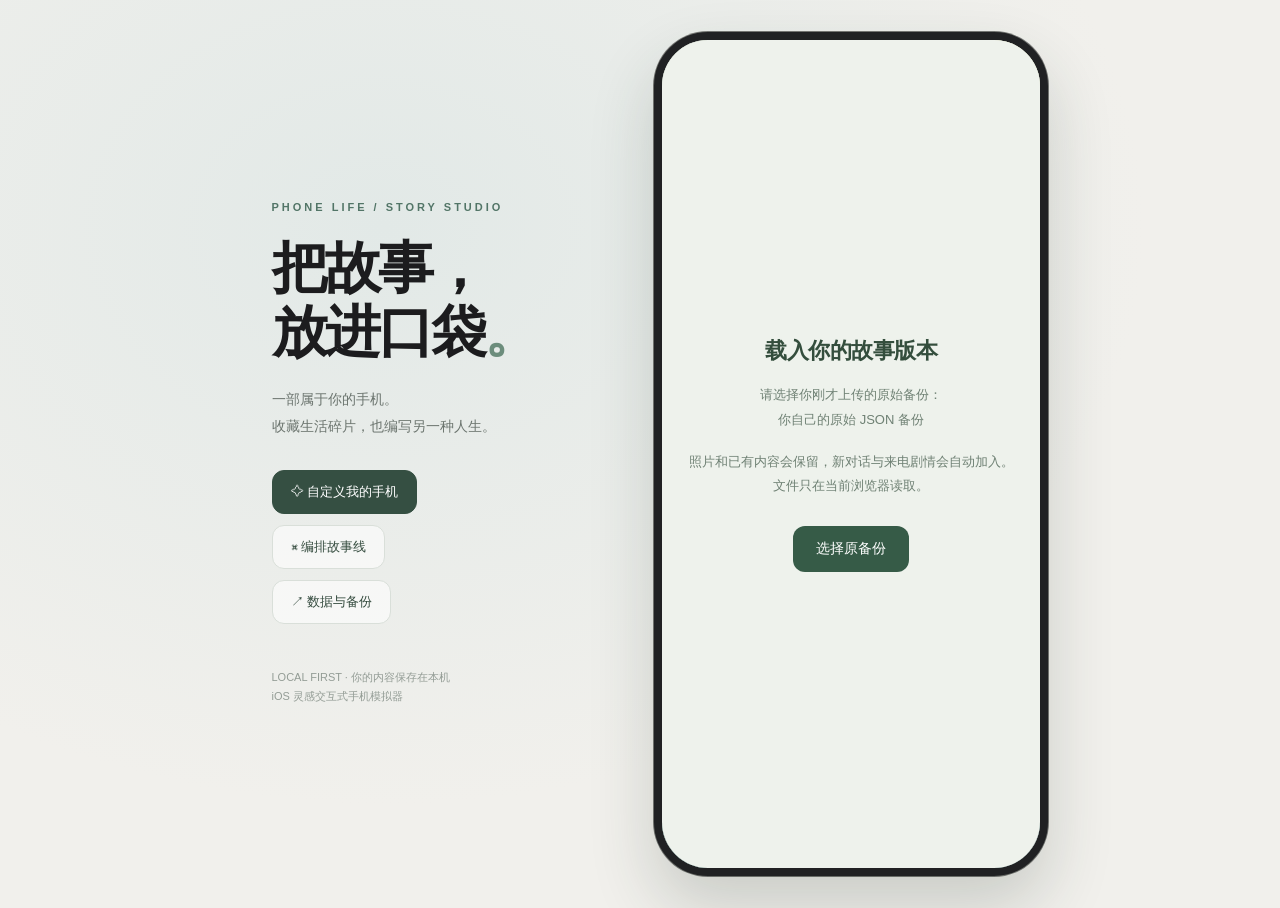
==== Phone-Life-Linlin-preview.html @ f209fe3d "Make the existing site entry load the current chat scenario" ====
<!doctype html><html lang="zh-CN"><head><meta charset="utf-8"><meta name="viewport" content="width=device-width,initial-scale=1,viewport-fit=cover"><meta name="theme-color" content="#e9e5fa"><title>Phone Life · 我的故事手机</title><link rel="icon" href="data:image/svg+xml,%3Csvg xmlns=%27http://www.w3.org/2000/svg%27 viewBox=%270 0 64 64%27%3E%3Crect width=%2764%27 height=%2764%27 rx=%2714%27 fill=%27%23354f42%27/%3E%3Ctext x=%2732%27 y=%2745%27 text-anchor=%27middle%27 font-size=%2740%27 fill=%27white%27%3E✦%3C/text%3E%3C/svg%3E"><style>
:root{--accent:#7359df;--ink:#181720;--sub:#85818e;--line:#e8e5ed;--bg:#f7f6fb;--glass:rgba(255,255,255,.73)}*{box-sizing:border-box}body{margin:0;min-height:100vh;display:grid;place-items:center;background:radial-gradient(circle at 15% 15%,#e9dffc,#e5eaf7 45%,#cfd6e9);font-family:-apple-system,BlinkMacSystemFont,"SF Pro Display","Segoe UI",sans-serif;color:var(--ink)}button,input,textarea,select{font:inherit}button{border:0;cursor:pointer}button:focus-visible,input:focus-visible,textarea:focus-visible{outline:3px solid #a99bf7}button:disabled{opacity:.4;cursor:not-allowed}.shell{width:410px;height:min(880px,96dvh);min-height:640px;border:7px solid #292831;border-radius:57px;box-shadow:0 35px 90px #2a2b5359,0 0 0 2px #9998a0;overflow:hidden;position:relative;background:#fff}.wall{position:absolute;inset:0;background:linear-gradient(145deg,#c3b7f9 0%,#e8c5db 40%,#c7dafa 75%,#a3b5e9 100%);background-size:cover;background-position:center}.wall:after{content:"";position:absolute;inset:0;background:radial-gradient(ellipse at 68% 38%,#fff8 0%,transparent 47%)}.status{height:54px;position:absolute;top:0;left:0;right:0;z-index:30;display:flex;justify-content:space-between;align-items:center;padding:0 29px;font-size:14px;font-weight:700;pointer-events:none}.island{position:absolute;top:9px;left:50%;transform:translateX(-50%);width:116px;height:31px;background:#101013;border-radius:22px;z-index:31;box-shadow:inset 0 0 2px #555}.island:after{content:"";position:absolute;right:16px;top:12px;width:7px;height:7px;background:#25283c;border-radius:50%}.status svg{vertical-align:middle}.view{position:absolute;inset:0;overflow:hidden}.home{padding:69px 23px 106px;height:100%;overflow:auto;scrollbar-width:none}.home::-webkit-scrollbar,.content::-webkit-scrollbar{display:none}.welcome{font-size:13px;color:#343047b3;font-weight:600}.home-title{font-size:31px;font-weight:750;letter-spacing:-1px;margin:4px 0 18px}.widgets{display:grid;grid-template-columns:1fr 1fr;gap:12px;margin-bottom:25px}.widget{height:146px;border-radius:25px;padding:17px;background:#fff9;backdrop-filter:blur(20px);box-shadow:0 8px 25px #3b315b13;display:flex;flex-direction:column;justify-content:space-between;text-align:left;color:#282139}.widget small{font-size:12px;color:#70697c;font-weight:650}.widget b{font-size:32px;font-weight:650;letter-spacing:-1px}.widget .secondary{font-size:13px;color:#675f78}.app-grid{display:grid;grid-template-columns:repeat(4,1fr);gap:20px 10px}.app{background:none;display:flex;flex-direction:column;align-items:center;gap:7px;color:#272235;font-size:11px;font-weight:600;text-shadow:0 1px 8px #fff9}.app-icon{width:63px;height:63px;border-radius:17px;display:grid;place-items:center;color:white;font-size:30px;box-shadow:0 5px 13px #38304a28;position:relative;overflow:hidden}.app-icon svg{width:33px;height:33px}.dock{position:absolute;bottom:28px;left:17px;right:17px;height:88px;background:#fff8;border:1px solid #ffffffa1;border-radius:29px;backdrop-filter:blur(28px);display:flex;align-items:center;justify-content:space-evenly;z-index:10}.dock .app-icon{width:61px;height:61px}.dock .app{font-size:0}.indicator{position:absolute;bottom:8px;left:50%;transform:translateX(-50%);width:125px;height:5px;background:#28232e;border-radius:8px;z-index:40;cursor:pointer}.app-screen{position:absolute;inset:0;background:#f8f8fc;z-index:15;display:none;flex-direction:column;padding-top:54px}.app-screen.active{display:flex}.nav{min-height:48px;display:flex;align-items:center;justify-content:space-between;padding:0 19px;gap:12px}.nav .back{background:none;color:var(--accent);font-size:16px;padding:8px 0}.nav strong{font-size:17px}.nav .action{background:none;color:var(--accent);font-size:15px;font-weight:600;padding:8px 0}.content{flex:1;overflow:auto;padding:10px 20px 32px;scrollbar-width:none}.bigtitle{font-size:32px;letter-spacing:-.8px;margin:8px 0 18px}.search{background:#e9e8ef;border-radius:12px;padding:11px 13px;width:100%;border:0;margin-bottom:18px}.card{background:white;border-radius:18px;padding:16px;margin-bottom:14px;box-shadow:0 2px 12px #24213a08}.section{font-size:12px;text-transform:uppercase;color:var(--sub);font-weight:700;margin:19px 6px 9px}.item{display:flex;align-items:center;gap:12px;padding:12px 3px;border-bottom:1px solid var(--line);width:100%;background:transparent;text-align:left;color:inherit}.item:last-child{border-bottom:0}.item .grow{flex:1;min-width:0}.item strong{font-size:15px}.item p{font-size:12px;color:var(--sub);margin:4px 0 0;overflow:hidden;text-overflow:ellipsis;white-space:nowrap}.avatar{width:47px;height:47px;border-radius:50%;display:grid;place-items:center;background:linear-gradient(135deg,#b8a5ef,#ecb4d4);color:white;font-size:19px;font-weight:700;flex-shrink:0;background-size:cover;background-position:center}.chev{color:#c0bbc9;font-size:21px}.primary{background:var(--accent);color:white;padding:12px 17px;border-radius:13px;font-weight:650}.secondary-btn{background:#eceaf5;color:#5d4ac0;padding:12px 17px;border-radius:13px;font-weight:650}.danger{background:#fff0f1;color:#c63650;padding:12px 17px;border-radius:13px}.field{display:block;font-size:13px;color:#696374;font-weight:600;margin:14px 0}.field input,.field textarea,.field select{display:block;width:100%;margin-top:7px;border:1px solid #e4e0eb;background:#fff;border-radius:12px;padding:12px;color:#25212c;resize:vertical}.field textarea{min-height:80px}.row{display:flex;align-items:center;gap:9px;flex-wrap:wrap}.muted{color:var(--sub);font-size:13px}.empty{text-align:center;padding:65px 15px;color:#9993a4}.empty .emoji{font-size:46px;display:block;margin-bottom:15px}.chat-list{padding-bottom:30px}.chat-view{display:none;position:absolute;inset:54px 0 0;background:#f7f7fc;z-index:3;flex-direction:column}.chat-view.active{display:flex}.chat-head{height:66px;background:#ffffffd9;display:flex;align-items:center;padding:7px 15px;gap:10px;border-bottom:1px solid #eae7ef}.chat-head .name{font-size:13px;font-weight:700;text-align:center;flex:1}.chat-messages{flex:1;overflow:auto;padding:18px 16px;display:flex;flex-direction:column;gap:9px}.bubble{padding:11px 14px;border-radius:18px;max-width:79%;font-size:15px;line-height:1.4;overflow-wrap:anywhere}.bubble.mine{background:#1685f8;color:white;align-self:flex-end;border-bottom-right-radius:5px}.bubble.theirs{background:#e9e8ed;align-self:flex-start;border-bottom-left-radius:5px}.chat-compose{display:flex;gap:8px;padding:11px 14px 27px;background:white;align-items:center}.chat-compose input{flex:1;min-width:0;border:1px solid #e1dfe6;border-radius:25px;padding:11px 14px}.chat-compose button{background:#1685f8;color:white;border-radius:50%;width:37px;height:37px;font-size:19px}.photos{display:grid;grid-template-columns:repeat(3,1fr);gap:3px}.photo{aspect-ratio:1;background:#e6e2ee;border:0;padding:0;overflow:hidden}.photo img{width:100%;height:100%;object-fit:cover}.photo-view{position:absolute;inset:54px 0 0;background:#17151d;z-index:5;display:none;flex-direction:column;align-items:center;justify-content:center}.photo-view.active{display:flex}.photo-view img{max-width:100%;max-height:76%;object-fit:contain}.photo-view .row{position:absolute;bottom:45px}.photo-view button{padding:10px 18px;border-radius:12px}.lock{position:absolute;inset:0;z-index:21;display:none;flex-direction:column;align-items:center;padding-top:100px;background:linear-gradient(150deg,#b4b3e7a8,#d7bed8a8,#c2d5f1a8);backdrop-filter:blur(2px)}.lock.active{display:flex}.lock .clock{font-size:83px;line-height:1;font-weight:200;color:white;letter-spacing:-4px;text-shadow:0 3px 15px #35314b2e}.lock .date{color:white;font-size:19px;font-weight:600;margin-bottom:8px}.lock .unlock{position:absolute;bottom:85px;background:#ffffff63;color:#fff;border:1px solid #fff7;border-radius:24px;padding:13px 28px;backdrop-filter:blur(15px)}.toast{position:absolute;bottom:122px;left:30px;right:30px;background:#25232be8;color:white;padding:13px;border-radius:15px;text-align:center;font-size:13px;z-index:60;display:none}.hide{display:none!important}.color-dot{display:inline-block;width:24px;height:24px;border-radius:8px;vertical-align:middle;margin-right:8px}.top-note{font-size:12px;color:#81798d;margin:0 0 14px}.music-cover{height:245px;border-radius:26px;background:linear-gradient(140deg,#b5a2e9,#6c57a4 50%,#2d315f);display:grid;place-items:center;color:white;font-size:85px;box-shadow:0 17px 35px #6759a337;margin:15px 0 24px}.music-controls{text-align:center}.music-controls button{border-radius:50%;width:57px;height:57px;background:#e9e5f7;font-size:22px;color:#5e50a6}.music-controls .play{background:var(--accent);color:white;width:70px;height:70px}.switch{appearance:none;width:45px;height:27px;border-radius:25px;background:#d7d3df;position:relative;cursor:pointer}.switch:checked{background:#52c66d}.switch:after{content:"";position:absolute;top:3px;left:3px;width:21px;height:21px;background:white;border-radius:50%;transition:.2s}.switch:checked:after{left:21px}.footer-hint{text-align:center;font-size:12px;color:#81798e;margin:20px 0}.desktop-tip{position:fixed;left:24px;bottom:20px;font-size:12px;color:#6f6b86}@media(max-width:520px){body{display:block;background:#fff}.shell{width:100vw;height:100dvh;min-height:0;border:0;border-radius:0;box-shadow:none}.desktop-tip{display:none}.home{padding-bottom:125px}}@media(max-height:730px){.widgets .widget{height:112px}.widget b{font-size:27px}.home{padding-top:62px}.home-title{margin-bottom:12px}.app-grid{gap:14px 8px}.app-icon{width:55px;height:55px}}
</style><style>:root{--accent:#007aff;--ink:#1c1c1e;--sub:#8e8e93;--line:#e5e5ea;--bg:#f2f2f7}body{background:#f1f0ec;background-image:radial-gradient(ellipse at 30% 25%,#e2e9e7,transparent 60%);gap:72px;grid-template-columns:350px 400px;justify-content:center;padding:32px 24px;min-height:100dvh}.shell{width:394px;height:844px;min-height:0;border:8px solid #202123;border-radius:54px;box-shadow:0 32px 65px #23362c30,0 0 0 1px #767774}.wall{background:radial-gradient(ellipse at 5% 80%,#183e39 0%,transparent 62%),radial-gradient(ellipse at 90% 0%,#e9e3bd 0%,transparent 65%),linear-gradient(140deg,#9dac92,#4e827a 65%,#2b5252)}.wall:after{background:linear-gradient(0deg,#112a2520,transparent)}.status{color:#fff;padding:0 25px;font-size:14px}.shell.in-app .status{color:#1c1c1e}.shell.is-locked .status{color:white}.home{padding:77px 22px 130px}.welcome,.home-title{display:none}.widgets{gap:14px;margin-bottom:30px}.widget{height:155px;aspect-ratio:1;border-radius:23px;padding:16px;box-shadow:0 7px 20px #10272118}.weather-widget{background:linear-gradient(155deg,#397eab,#87bdd4);color:white;position:relative;overflow:hidden}.weather-widget:after{content:'☀';position:absolute;right:7px;top:30px;font-size:69px;color:#ffe7a0;opacity:.7}.weather-widget small,.weather-widget .secondary{color:#fff}.weather-widget b{font-size:43px;line-height:1.1;font-weight:350;z-index:1}.weather-widget .weather-bottom{font-size:11px;line-height:1.7;z-index:1}.photo-widget{background:linear-gradient(155deg,#eddcbc,#bdd5c6 45%,#547f70);padding:0;position:relative;overflow:hidden;color:white}.photo-widget img{width:100%;height:100%;object-fit:cover}.photo-widget .photo-art{position:absolute;inset:0;background:radial-gradient(ellipse at 70% 10%,#fff8 0,transparent 48%),linear-gradient(155deg,transparent 50%,#4a7162 50%,#8ba18b 70%,#325d52 70%)}.photo-caption{position:absolute;left:13px;bottom:13px;font-size:11px;font-weight:650;text-shadow:0 2px 5px #0007}.widget-labels{display:flex;justify-content:space-around;color:#fff;font-size:11px;margin:-23px 0 27px;text-shadow:0 1px 4px #0005}.app-grid{gap:23px 12px}.app{color:white;text-shadow:0 1px 6px #0005;font-size:11px;font-weight:500;gap:6px;padding:0}.app-icon{height:61px;width:61px;border-radius:15px;box-shadow:0 3px 8px #0001;font-size:31px}.app-icon svg{height:42px;width:42px}.dock{bottom:25px;height:87px;background:#e9f4ed40;border-color:#fff2;left:14px;right:14px;border-radius:29px}.dock .app-icon{width:60px;height:60px}.indicator{background:#fff9;height:4px;bottom:9px}.in-app .indicator{background:#161616}.is-locked .indicator{background:#fff}.app-screen{background:#f2f2f7}.nav{background:#f9f9fbdc;min-height:49px;border-bottom:1px solid #00000008}.bigtitle{font-size:30px}.card{border-radius:13px;box-shadow:none}.field{font-weight:500}.primary{background:#007aff}.secondary-btn{background:#e8f0fc;color:#007aff}.desktop-tip{display:none}.studio-intro{max-width:350px;align-self:center}.studio-kicker{color:#527567;font-size:11px;letter-spacing:3px;font-weight:700}.studio-intro h1{font-size:56px;line-height:1.14;letter-spacing:-3px;font-weight:600;margin:23px 0}.studio-intro h1 span{color:#6c8d7c}.studio-intro p{font-size:14px;line-height:1.9;color:#6c756f;max-width:290px}.studio-actions{display:flex;flex-direction:column;align-items:flex-start;gap:11px;margin-top:30px}.studio-actions button{padding:12px 18px;background:#fff9;border:1px solid #d9dfd9;border-radius:12px;color:#344b3e;font-size:13px}.studio-actions button:first-child{background:#354f42;color:white;border-color:#354f42}.studio-foot{font-size:11px;color:#939c95;line-height:1.8;margin-top:44px}.page-dots{color:#fff9;letter-spacing:5px;text-align:center;margin-top:27px;font-size:9px}.bubble.mine{background:#95ec69;color:#121212;border-radius:6px}.bubble.theirs{background:white;border-radius:6px}.chat-view{background:#ededed}.chat-compose{background:#f7f7f7}.chat-compose button{background:#07c160;border-radius:8px}.chat-compose input{border-radius:7px}.lock{background-size:cover;background-position:center;backdrop-filter:none;padding-top:122px;color:white}.lock:before{content:'';position:absolute;inset:0;background:linear-gradient(#0002,transparent 55%,#0004);pointer-events:none}.lock>*{z-index:1}.lock .clock{font-weight:650;font-size:83px;letter-spacing:-4px}.lock .date{font-size:17px;font-weight:500}.lock-symbol{font-size:22px;position:absolute;top:70px}.lock-hint{position:absolute;bottom:36px;font-size:12px;color:#fffd}.lock-shortcuts{position:absolute;bottom:105px;left:34px;right:34px;display:flex;justify-content:space-between;pointer-events:none}.lock-shortcuts span{width:43px;height:43px;border-radius:50%;background:#0004;display:grid;place-items:center;font-size:20px}.lock .unlock{bottom:44px;font-size:13px;background:transparent;border:0}.pin-panel{position:absolute;inset:0;background:#15362c9c;backdrop-filter:blur(22px);display:flex;flex-direction:column;align-items:center;padding-top:140px;z-index:3}.pin-panel h2{font-size:20px;font-weight:500;margin:8px 0 18px}.pin-dots{letter-spacing:12px;font-size:20px;margin-bottom:12px;padding-left:12px}.pin-error{height:24px;font-size:12px;color:#ffe1dc}.pin-pad{display:grid;grid-template-columns:repeat(3,72px);gap:15px 23px;margin:8px 0}.pin-key{width:72px;height:72px;border-radius:50%;color:white;background:#fff2;font-size:30px;font-weight:350}.pin-key small{display:block;font-size:9px;letter-spacing:2px}.pin-text{background:transparent;color:white;font-size:13px;padding:14px}.pin-footer{display:flex;justify-content:space-between;width:250px;margin-top:10px}.wall-previews{display:grid;grid-template-columns:1fr 1fr;gap:14px}.wall-preview{height:180px;border-radius:21px;background-size:cover;background-position:center;color:white;text-align:center;padding:24px 8px;box-shadow:inset 0 0 0 1px #0001;font-size:11px}.wall-preview b{font-size:30px;display:block;margin:7px 0}.wall-preview i{display:block;letter-spacing:5px;font-style:normal}.feed-tabs{display:flex;gap:22px;align-items:center;margin:4px 0 18px}.feed-tabs strong{font-size:22px}.feed-tabs span{color:#999}.redbook-grid{display:grid;grid-template-columns:1fr 1fr;gap:10px;align-items:start}.social-card{border-radius:12px;background:white;overflow:hidden;margin-bottom:12px}.social-cover{aspect-ratio:4/5;display:grid;place-items:center;background:linear-gradient(145deg,#d8e3cc,#e5d1aa);overflow:hidden;position:relative}.social-cover img{width:100%;height:100%;object-fit:cover}.social-cover .cover-text{font-size:26px;line-height:1.5;white-space:pre-line;color:#365142;text-align:center;font-weight:600;padding:16px}.social-body{padding:11px;font-size:13px;line-height:1.5}.social-meta{display:flex;justify-content:space-between;align-items:center;color:#93918d;font-size:10px;margin-top:9px;gap:5px}.bare{background:none;color:inherit;padding:4px}.weibo-post{padding:17px;background:white;border-radius:14px;margin-bottom:12px;font-size:14px;line-height:1.7}.weibo-post header{display:flex;gap:10px;align-items:center;margin-bottom:12px}.weibo-post .avatar{width:35px;height:35px;font-size:14px}.weibo-post img{width:100%;max-height:280px;object-fit:cover;border-radius:9px}.post-actions{display:flex;justify-content:space-between;border-top:1px solid #eee;margin-top:13px;padding-top:8px;color:#888;font-size:12px}.tabbar{display:flex;justify-content:space-around;background:#fff;border-top:1px solid #eee;padding:13px 0;margin:18px -20px -10px;font-size:12px;color:#777}.tabbar b{color:#ef3855}.dial-display{font-size:30px;min-height:65px;text-align:center;overflow-wrap:anywhere;padding:12px 0}.dial-pad{display:grid;grid-template-columns:repeat(3,72px);gap:14px 23px;justify-content:center}.dial-key{width:72px;height:72px;background:#e5e5ea;border-radius:50%;font-size:29px;color:#111}.dial-key small{display:block;font-size:9px;letter-spacing:2px}.dial-call{background:#34c759;color:white;font-size:29px;width:72px;height:72px;border-radius:50%;display:block;margin:20px auto}.call-screen{position:absolute;inset:0;background:linear-gradient(#3b5d57,#132b2a);z-index:35;color:white;text-align:center;padding:135px 25px 50px;display:flex;align-items:center;flex-direction:column}.call-screen h2{font-size:30px;margin:17px}.call-screen p{color:#fff9}.call-screen .avatar{width:85px;height:85px;font-size:32px}.call-end{margin-top:auto;background:#ff453a;border-radius:50%;width:70px;height:70px;font-size:30px;color:white}.safari-bar{display:flex;gap:6px;margin:5px 0 15px}.safari-bar input{min-width:0;flex:1;background:white;border:1px solid #ddd;border-radius:13px;padding:12px}.safari-hero{background:linear-gradient(135deg,#e6ecdf,#f5edda);padding:25px;border-radius:18px;margin-bottom:20px}.safari-hero h2{font-size:27px}.web-content{white-space:pre-wrap;line-height:1.9;font-size:15px}.story-node{border-left:3px solid #88a397;padding-left:13px;margin-bottom:15px}.badge{background:#e6eee8;color:#4c715d;border-radius:6px;padding:3px 6px;font-size:10px}.story-notice{position:absolute;z-index:45;top:60px;left:12px;right:12px;background:#fffffff0;backdrop-filter:blur(20px);border-radius:20px;padding:15px;box-shadow:0 10px 30px #0002;color:#222;text-align:left;font-size:13px}.story-notice strong{display:block;margin-bottom:5px}.weather-large{background:linear-gradient(#4e96ba,#adcdd8);border-radius:22px;padding:25px;text-align:center;color:white;margin-bottom:15px}.weather-large .temp{font-size:75px;font-weight:250}.weather-large p{margin:8px}.settings-grid{display:grid;grid-template-columns:1fr 1fr;gap:10px}.settings-grid button{font-size:12px;padding:12px 7px}.mobile-toolbar{display:none}.story-controls{display:flex;gap:6px;flex-wrap:wrap}.story-controls button{font-size:11px;padding:8px}.app-content-label{font-size:11px;color:#999;margin:14px 0}.weather-form input,.weather-form select{width:100%}@media(max-width:900px){body{gap:30px;grid-template-columns:260px 394px}.studio-intro h1{font-size:44px}.studio-intro{max-width:260px}}@media(max-width:720px){body{display:grid;grid-template-columns:1fr;padding:0;background:#284c43}.studio-intro{display:none}.shell{margin:auto;width:min(100vw,430px);height:100dvh;min-height:640px;border:0;border-radius:0;box-shadow:none}.home{padding-top:80px}.widget{height:auto;min-height:145px}.app-grid{gap:23px 12px}.dock{bottom:27px}.mobile-toolbar{display:block}}@media(max-height:760px) and (min-width:721px){body{padding:12px 24px}.shell{height:720px}.home{padding-top:68px}.widget{height:133px}.widgets{margin-bottom:24px}.app-grid{gap:17px 12px}.app-icon{width:55px;height:55px}.pin-panel{padding-top:92px}.pin-key{width:62px;height:62px}.pin-pad{gap:10px 23px}}
.custom-app-icon{width:100%;height:100%;object-fit:cover;display:block}.icon-edit-row{padding:15px 0;border-bottom:1px solid var(--line)}.icon-edit-row:last-child{border:0}.icon-edit-heading{display:flex;gap:15px;align-items:center}.icon-edit-heading .grow{flex:1}.icon-edit-heading strong{font-size:15px}.icon-upload-label{display:block;color:#007aff;font-size:13px;position:relative;overflow:hidden;width:max-content;padding:8px 2px;cursor:pointer}.icon-upload-label input,.camera-picker input{position:absolute;inset:0;width:100%;height:100%;opacity:0;cursor:pointer}.icon-zoom-label{display:block;color:#888;font-size:11px;margin-top:13px}.icon-zoom-label input{width:100%;margin-top:12px;accent-color:#007aff}.camera-simulator{background:#111;color:#fff;border-radius:22px;padding:18px 12px;margin-top:5px}.camera-modes{text-align:center;color:#ffd65a;font-size:12px;letter-spacing:3px;margin:0 0 16px}.camera-viewfinder{aspect-ratio:3/4;position:relative;background:#202622;border-radius:5px;overflow:hidden;display:grid;place-items:center}.camera-viewfinder>img{width:100%;height:100%;object-fit:contain;position:absolute;inset:0}.camera-empty{text-align:center;color:#9daa9e;font-size:12px}.camera-empty span{font-size:65px;font-weight:200;opacity:.5}.camera-frame{position:absolute;width:25px;height:25px;border-color:#ffdb65;border-style:solid}.top-left{left:13px;top:13px;border-width:1px 0 0 1px}.top-right{right:13px;top:13px;border-width:1px 1px 0 0}.bottom-left{left:13px;bottom:13px;border-width:0 0 1px 1px}.bottom-right{right:13px;bottom:13px;border-width:0 1px 1px 0}.camera-caption{text-align:center;color:#888;font-size:10px;line-height:1.7;margin:13px 0}.camera-bottom{display:grid;grid-template-columns:1fr 1fr 1fr;align-items:center;justify-items:center;gap:10px;margin:23px 0}.camera-shutter{border:3px solid white;background:transparent;border-radius:50%;width:67px;height:67px;padding:4px}.camera-shutter span{background:white;display:block;width:100%;height:100%;border-radius:50%}.camera-album{width:40px;height:40px;border-radius:7px;overflow:hidden;padding:0;background:#353e37;color:white;font-size:25px}.camera-album img{width:100%;height:100%;object-fit:cover}.camera-picker{position:relative;overflow:hidden;font-size:11px;color:#eee;padding:12px 0;cursor:pointer}
.wall.has-custom-wallpaper:after{display:none}.wall-previews .wall-preview{height:auto;position:relative;padding:20px 7px 35px;cursor:pointer;overflow:hidden;min-width:0}.wall-preview-edit{position:absolute;bottom:10px;left:0;right:0;color:white;font-size:10px;text-shadow:0 1px 4px #000;background:#17282470;padding:4px}.wallpaper-editor{position:absolute;inset:0;z-index:50;background:#101412;color:#fff;padding-top:54px;display:flex;flex-direction:column}.wallpaper-editor-nav{display:flex;justify-content:space-between;align-items:center;flex:none;padding:9px 15px 15px;font-size:14px}.wallpaper-editor-nav button{color:#a4d9bb;font-size:14px;padding:9px}.wallpaper-editor-nav strong{font-weight:550}.wallpaper-editor-body{overflow:auto;flex:1;padding:0 23px 30px;scrollbar-width:thin}.wallpaper-help{font-size:11px;line-height:1.7;color:#a0aaa5;text-align:center;margin:5px 0 13px}.wallpaper-frame{width:min(100%,155px);margin:0 auto 17px;position:relative;border-radius:18px;overflow:hidden;border:1px solid #ffffff38;touch-action:none;cursor:grab;background-color:#172824}.wallpaper-frame.dragging{cursor:grabbing}.wallpaper-preview-ui{position:absolute;inset:0;pointer-events:none;text-align:center;color:white;text-shadow:0 1px 5px #0008}.wallpaper-clock{font-size:34px;letter-spacing:-1px;margin-top:35px;font-weight:600}.wallpaper-preview-ui p{font-size:8px}.wallpaper-widget-ghosts{display:grid;grid-template-columns:1fr 1fr;gap:7px;margin:30px 9px 18px}.wallpaper-widget-ghosts i{aspect-ratio:1;background:#ffffff38;border-radius:10px;border:1px solid #ffffff25}.wallpaper-icon-ghosts{display:grid;grid-template-columns:repeat(4,1fr);gap:13px 10px;margin:0 12px}.wallpaper-icon-ghosts i{aspect-ratio:1;background:#ffffff50;border-radius:6px}.wallpaper-dock-ghost{position:absolute;bottom:12px;left:6px;right:6px;height:36px;border-radius:12px;background:#ffffff30}.wallpaper-home-line{position:absolute;bottom:4px;left:35%;width:30%;height:2px;background:#fffc;border-radius:2px;pointer-events:none}.wallpaper-fit-options{display:grid;grid-template-columns:1fr 1fr;gap:4px;background:#222c26;border-radius:12px;padding:4px;margin:0 0 10px}.wallpaper-fit-options button{padding:10px 3px;border-radius:9px;color:#aebbb2;background:transparent;font-size:12px}.wallpaper-fit-options button.selected{background:#e4eee7;color:#20392a}.wallpaper-range{font-size:12px;color:#c2ccc5;display:block;margin:13px 0}.wallpaper-range span{float:right;color:#89bca0}.wallpaper-range input{width:100%;display:block;margin:10px 0;accent-color:#a0cfb1}.wallpaper-center{display:block;padding:10px;margin:8px auto;color:#a0cfb1;background:transparent;font-size:12px}@media(max-height:740px){.wallpaper-frame{width:125px}.wallpaper-editor-body{padding-left:20px;padding-right:20px}}
.safari-favorites{margin:0 0 22px}.baidu-shortcut{display:flex;flex-direction:column;align-items:center;gap:7px;background:transparent;color:#4b4c50;font-size:11px;padding:5px 7px}.baidu-shortcut-icon{width:55px;height:55px;display:grid;place-items:center;background:white;color:#2932d4;font-size:25px;font-weight:800;border-radius:13px;position:relative;box-shadow:0 2px 8px #00000008}.baidu-shortcut-icon>span{position:absolute;font-size:12px;top:2px;right:9px}.baidu-page{background:white;min-height:100%;margin:-10px -20px -32px;padding:13px 19px 40px}.baidu-safari-back{background:transparent;color:#007aff;padding:4px 0 14px;font-size:12px}.baidu-site-address{text-align:center;background:#f3f4f6;border-radius:10px;padding:10px;color:#7b818b;font-size:11px}.baidu-wordmark{display:flex;align-items:center;justify-content:center;gap:4px;padding:42px 0 28px;font-size:32px;font-weight:750;color:#e32e35;letter-spacing:-1px}.baidu-paw{font-size:25px;border-radius:50% 50% 45% 45%;background:#2932d4;color:white;padding:5px 4px;position:relative;margin-right:5px;letter-spacing:-2px}.baidu-paw:before{content:'•••';position:absolute;color:#2932d4;top:-21px;left:0;letter-spacing:2px;font-size:24px;transform:rotate(-10deg)}.baidu-wordmark b{font-size:30px}.baidu-search-form{display:flex;border:2px solid #4662e5;border-radius:12px;overflow:hidden;margin-bottom:32px}.baidu-search-form input{width:0;min-width:0;flex:1;border:0;padding:13px 10px;font-size:12px;background:white;outline-offset:-3px}.baidu-search-form button{background:#4662e5;color:white;font-size:12px;padding:0 12px;white-space:nowrap}.baidu-history-heading{display:flex;justify-content:space-between;align-items:center;font-size:15px;margin:0 0 10px}.baidu-history-heading button{color:#999;font-size:11px}.baidu-history-row{display:flex;gap:9px;align-items:center;min-height:57px;border-bottom:1px solid #f1f2f5}.baidu-history-clock{color:#a5a9b1;font-size:19px}.baidu-history-query{flex:1;text-align:left;background:transparent;color:#2f333c;font-size:14px;line-height:1.6;padding:12px 0;overflow-wrap:anywhere}.baidu-history-remove{background:transparent;color:#adb0b8;font-size:21px;padding:10px 4px 10px 10px}.baidu-local-hint{color:#b2b5bd;font-size:10px;text-align:center;margin-top:45px}.baidu-history-empty{text-align:center;color:#999;font-size:13px;padding:40px 0}
.weibo-mode{background:white}.weibo-mode>.nav{display:none}.weibo-mode>.content{padding:0 0 91px;background:#f1f1f1}.wb-tabbar{position:absolute;bottom:0;left:0;right:0;display:grid;grid-template-columns:repeat(5,1fr);height:85px;padding:10px 6px 23px;background:#fafafaf5;border-top:1px solid #e9e9e9;z-index:8;backdrop-filter:blur(15px)}.wb-tab{display:flex;flex-direction:column;align-items:center;justify-content:center;gap:4px;background:transparent;font-size:10px;color:#555;padding:0}.wb-tab>span{position:relative;width:27px;height:27px}.wb-tab svg{width:26px;height:26px}.wb-tab.active{color:#111;font-weight:650}.wb-tab.active:first-child svg{fill:#333;stroke:#333}.wb-tab-badge{position:absolute;top:-5px;right:-9px;font-size:10px;background:#ff3b30;color:white;border-radius:9px;font-style:normal;padding:1px 4px;min-width:15px}.wb-feed-header{height:64px;display:flex;align-items:center;justify-content:space-between;background:white;padding:0 15px;position:sticky;top:0;z-index:2;gap:10px;border-bottom:6px solid #f0f0f0}.wb-super-topic{background:transparent;color:#ff8500;font-size:19px;font-weight:850;letter-spacing:-1px;position:relative;padding:0}.wb-super-topic i{position:absolute;width:8px;height:8px;right:-6px;top:0;border-radius:50%;background:#ff2442}.wb-feed-filters{display:flex;gap:25px;align-items:center}.wb-feed-filters button{background:transparent;color:#999;font-size:17px;font-weight:650;padding:16px 0 12px;position:relative}.wb-feed-filters button.selected{color:#222}.wb-feed-filters button.selected:after{content:'';position:absolute;bottom:8px;height:4px;left:4px;right:4px;border-radius:3px;background:#ffb300}.wb-publish{background:linear-gradient(135deg,#ff9800,#ff7415);border-radius:50%;color:white;font-size:28px;width:32px;height:32px;padding:0;line-height:1}.wb-post{padding:16px 14px 0;background:white;margin-bottom:9px;border-bottom:1px solid #e9e9e9}.wb-post-heading{display:flex;gap:10px;align-items:center;margin-bottom:14px}.wb-author-avatar{position:relative;flex-shrink:0}.wb-author-avatar .avatar{width:42px;height:42px;font-size:18px}.wb-author-avatar i{position:absolute;bottom:-1px;right:-2px;font-size:9px;font-weight:800;line-height:14px;width:14px;height:14px;border-radius:50%;background:#ff4f00;color:#fff322;text-align:center;border:1px solid #fff322}.wb-author-info{flex:1;min-width:0}.wb-author-info>strong{display:block;font-size:16px;font-weight:500;color:#ff6b00;margin-bottom:4px;overflow-wrap:anywhere}.wb-author-info>span{color:#999;font-size:11px}.wb-link{color:#5d7496;margin-left:3px}.wb-post-menu{background:transparent;color:#bfc1c4;font-size:24px;padding:2px}.wb-topic{background:transparent;padding:0;color:#5e759d;font-size:14px;text-align:left;margin-bottom:3px}.wb-post-copy{font-size:16px;line-height:1.6;white-space:pre-wrap;overflow-wrap:anywhere;margin-bottom:10px;color:#333}.wb-post-photo{padding:0;background:transparent;width:100%;display:block}.wb-post-image{display:block;width:100%;height:auto;max-height:470px;object-fit:contain;background:#f5f5f5;border-radius:4px}.wb-comment-prompt{background:transparent;display:flex;align-items:center;gap:9px;width:100%;padding:14px 0 8px;text-align:left}.wb-comment-prompt .avatar{width:29px;height:29px;font-size:12px}.wb-comment-prompt>span:last-child{flex:1;background:#f6f6f6;border-radius:22px;color:#8d8d8d;font-size:13px;padding:8px 13px}.wb-post-actions{display:grid;grid-template-columns:repeat(3,1fr);padding:9px 0 13px;gap:12px}.wb-post-actions button{background:transparent;display:flex;gap:8px;align-items:center;justify-content:center;color:#555;font-size:13px;padding:3px}.wb-post-actions svg{width:20px;height:20px}.wb-post-actions button.liked{color:#ff8200}.wb-simple-heading{display:flex;justify-content:space-between;align-items:center;padding:17px 18px;background:white}.wb-simple-heading>strong{font-size:24px;letter-spacing:-.5px}.wb-simple-heading button{color:#ff8200;font-size:13px}.wb-empty{background:white;padding:58px 20px;text-align:center;color:#999;font-size:13px;line-height:1.9}.wb-empty>span{font-size:52px;color:#ccc}.wb-empty h3{color:#555;font-size:17px}.wb-empty.compact{padding:28px 18px}.wb-orange-button{background:linear-gradient(120deg,#ff9f23,#ff7a18);color:white;padding:11px 17px;border-radius:20px;font-size:13px;font-weight:600}.wb-page-header{display:flex;align-items:center;justify-content:space-between;padding:10px 14px;background:white;position:sticky;top:0;z-index:3;border-bottom:1px solid #eee;min-height:49px;gap:10px}.wb-page-header button{color:#ff8200;font-size:14px}.wb-page-header>button:first-child{font-size:28px;width:45px;text-align:left}.wb-page-header>span{width:45px}.wb-page-header strong{font-size:16px}.wb-discover-search{display:flex;background:#f4f4f4;border-radius:22px;margin:0 15px 16px;padding:9px 12px;gap:7px;align-items:center}.wb-discover-search>span{color:#aaa;width:17px;height:17px}.wb-discover-search svg{width:17px;height:17px}.wb-discover-search input{flex:1;min-width:0;border:0;background:transparent;font-size:12px;outline-offset:4px}.wb-discover-search>button{background:transparent;color:#ff8200;font-size:12px;padding:0}.wb-discover-channels{display:grid;grid-template-columns:repeat(4,1fr);background:white;padding:0 15px 20px;gap:13px}.wb-discover-channels button{background:transparent;color:#ff9c1a;font-size:28px;display:flex;align-items:center;flex-direction:column;gap:7px;padding:0}.wb-discover-channels span{color:#777;font-size:11px}.weibo-mode:has(.wb-discover-search)>.content{background:white}.wb-hot-section{border-top:7px solid #f2f2f2;background:white;padding:18px 15px 12px}.wb-hot-title{display:flex;align-items:center;justify-content:space-between}.wb-hot-title h2{font-size:23px;margin:0;font-style:italic;letter-spacing:-.5px}.wb-hot-title h2 span{color:#ff8200;margin-left:4px}.wb-hot-title>button{color:#aaa;font-size:12px}.wb-hot-subtitle{color:#aaa;font-size:10px;margin:7px 0 13px}.wb-hot-row{display:flex;align-items:center;gap:10px;width:100%;background:white;min-height:48px;text-align:left;padding:9px 0;border-bottom:1px solid #f4f4f4}.wb-hot-rank{width:19px;flex:none;text-align:center;color:#aaa;font-size:17px;font-style:italic;font-weight:650}.wb-hot-rank.top{color:#f34732}.wb-hot-label{flex:1;min-width:0;font-size:14px;color:#333;overflow-wrap:anywhere}.wb-hot-heat{color:#aaa;font-size:10px;white-space:nowrap}.wb-hot-tag{background:#ff9132;border-radius:3px;font-size:9px;line-height:15px;width:15px;text-align:center;color:white;font-style:normal;flex:none}.wb-hot-tag.new{background:#f24e48}.wb-topic-hero{padding:23px 19px;background:linear-gradient(#fff0db,#fff);color:#333}.wb-topic-kicker{font-size:11px;color:#c18c4d}.wb-topic-hero h1{font-size:25px;line-height:1.4;margin:14px 0 10px;overflow-wrap:anywhere}.wb-topic-hero>p{font-size:12px;color:#ac875e}.wb-topic-intro{font-size:14px;line-height:1.8;white-space:pre-wrap;margin:17px 0 22px}.wb-results-title{font-size:14px;padding:14px 16px;margin:0;background:white;border-bottom:1px solid #eee}.wb-editor-help{font-size:12px;color:#999;line-height:1.8;padding:0 17px}.wb-hot-management{background:white;padding:0 15px}.wb-hot-manage-row{display:flex;gap:9px;align-items:center;padding:16px 0;border-bottom:1px solid #eee}.wb-hot-manage-row .grow{flex:1;min-width:0}.wb-hot-manage-row strong{font-size:13px;overflow-wrap:anywhere}.wb-hot-manage-row p{font-size:10px;color:#aaa;margin:6px 0 0}.wb-manage-buttons{display:flex;gap:7px;align-items:center}.wb-manage-buttons button{background:#fff1df;color:#c77819;font-size:11px;padding:7px;border-radius:6px}.wb-editor-form{margin:13px 12px;padding:15px}.wb-editor-form .field{font-size:12px}.wb-inbox-summary{padding:25px 17px;background:white;text-align:center}.wb-inbox-summary>span{display:block;font-size:43px;color:#ff8200}.wb-inbox-summary>strong{font-size:17px}.wb-inbox-summary p{font-size:11px;color:#aaa}.wb-notification{display:flex;gap:13px;background:white;padding:20px 17px;border-top:1px solid #eee;align-items:center}.wb-notification>span{width:35px;height:35px;border-radius:12px;background:#fff0db;color:#f79020;display:grid;place-items:center;font-size:22px;flex:none}.wb-notification strong{font-size:13px;font-weight:500;line-height:1.6;overflow-wrap:anywhere}.wb-notification p{font-size:10px;color:#aaa;margin:5px 0 0}.wb-notification.unread>div:before{content:'';display:inline-block;width:6px;height:6px;background:#ff4f40;border-radius:50%;margin-right:5px}.wb-profile-card{padding:23px 20px;text-align:center;background:linear-gradient(#fff1df,#fff)}.wb-profile-card>.avatar{width:72px;height:72px;margin:auto;font-size:28px}.wb-profile-card h2{font-size:23px;margin:15px 0 7px}.wb-profile-card>p{font-size:12px;color:#999;line-height:1.7}.wb-profile-stats{display:grid;grid-template-columns:repeat(3,1fr);margin:22px 0;color:#aaa;font-size:11px}.wb-profile-stats b{display:block;color:#333;font-size:19px;font-weight:600;margin-bottom:6px}.wb-my-group{display:flex;align-items:center;padding:15px;background:white;margin:7px 0;font-size:11px;color:#888;gap:12px}.wb-my-group label{flex:1;display:flex;align-items:center;gap:10px}.wb-my-group input{min-width:0;width:100%;max-width:125px;background:#f4f4f4;border:0;border-radius:7px;padding:9px;font-size:12px}.wb-my-group button{color:#ff8200}.wb-comments{background:white;padding:16px}.wb-comments h3{font-size:15px;margin:0 0 15px}.wb-comment-row{display:flex;gap:10px;align-items:flex-start;padding:15px 0;border-bottom:1px solid #eee}.wb-comment-row .avatar{width:30px;height:30px;font-size:12px}.wb-comment-row strong{font-size:12px;color:#d98128}.wb-comment-row p{font-size:13px;color:#555;line-height:1.6;white-space:pre-wrap;overflow-wrap:anywhere;margin:6px 0 0}.wb-comment-row>div{min-width:0}.wb-comments form{display:flex;gap:8px;margin-top:19px}.wb-comments input{flex:1;min-width:0;background:#f5f5f5;border:0;border-radius:20px;padding:10px 13px;font-size:12px}.wb-detail-controls{margin-top:20px}.wb-detail-controls button{font-size:12px}
.shell.in-app.wechat-active .status{color:#e7e7e7}.shell.wechat-active .indicator{background:#d4d4d4}.wechat-mode{background:#111;color:#ccc}.wechat-mode>.nav{display:none}.wechat-mode>.content{padding:0 0 87px;background:#202020}.wc-tabbar{position:absolute;bottom:0;left:0;right:0;height:85px;padding:9px 13px 22px;display:grid;grid-template-columns:repeat(4,1fr);background:#1d1d1df5;border-top:1px solid #2c2c2c;backdrop-filter:blur(15px);z-index:8}.wc-tab{display:flex;flex-direction:column;align-items:center;justify-content:center;gap:5px;color:#b8b8b8;background:transparent;font-size:10px;padding:0}.wc-tab svg{width:26px;height:26px}.wc-tab.active{color:#07c160}.wc-tab.active:first-child svg{fill:#07c160;stroke:#07c160}.wc-header{display:grid;grid-template-columns:40px 1fr 40px;align-items:center;text-align:center;padding:10px 15px 16px;height:62px;background:#111}.wc-header strong{font-size:18px;font-weight:550;color:#d4d4d4}.wc-header>button{background:transparent;color:#bdbdbd;padding:5px}.wc-header svg{width:24px;height:24px;display:block}.wc-search{position:relative;background:#111;padding:0 9px 9px}.wc-search>span{position:absolute;left:calc(50% - 33px);top:10px;pointer-events:none;color:#686868}.wc-search svg{width:17px;height:17px}.wc-search input{width:100%;border:0;border-radius:7px;padding:9px 14px;background:#1b1b1b;color:#ccc;text-align:center;font-size:14px;height:36px}.wc-search input::placeholder{color:#686868;padding-left:14px}.wc-search:focus-within>span{display:none}.wc-search input:focus{text-align:left}.wc-search input:focus::placeholder{padding-left:0}.wc-conversation{display:flex;align-items:center;gap:12px;background:#202020;padding:0 14px;width:100%;text-align:left;color:#cfcfcf}.wc-conversation>.avatar,.wc-conversation>.wc-group-avatar{width:48px;height:48px;border-radius:6px;flex:none;font-size:20px}.wc-conversation-copy{flex:1;min-width:0;padding:15px 0 17px;border-bottom:1px solid #2c2c2c;min-height:79px;display:block}.wc-conversation-top{display:flex;align-items:center;gap:8px;justify-content:space-between;margin-bottom:6px}.wc-conversation-top strong{font-size:17px;font-weight:450;overflow:hidden;white-space:nowrap;text-overflow:ellipsis}.wc-conversation-top time{color:#606060;font-size:11px;flex:none}.wc-last-message{display:block;overflow:hidden;text-overflow:ellipsis;white-space:nowrap;color:#747474;font-size:14px;line-height:1.4}.wc-group-avatar{display:grid;grid-template-columns:repeat(2,1fr);align-content:center;gap:2px;padding:3px;width:48px;height:48px;border-radius:6px;background:#b0b5b5;flex:none;overflow:hidden}.wc-group-avatar.many{grid-template-columns:repeat(3,1fr)}.wc-group-avatar .avatar{width:100%!important;height:auto!important;aspect-ratio:1;border-radius:2px!important;font-size:10px;min-width:0}.wc-group-avatar .avatar:only-child{grid-column:span 2;justify-self:center;width:70%!important;height:70%!important;aspect-ratio:1;font-size:17px}.wc-group-avatar .avatar:nth-child(n+5){font-size:8px}.wc-custom-group-avatar{display:block;background-size:cover;background-position:center;padding:0}.wc-group-placeholder{font-size:20px;color:#566565;grid-column:span 2;text-align:center}.wc-add-menu{position:absolute;right:10px;top:108px;width:171px;border-radius:8px;background:#333;box-shadow:0 8px 20px #0005;z-index:15;overflow:hidden;border:1px solid #414141}.wc-add-menu button{display:block;width:100%;background:transparent;color:#ddd;text-align:left;font-size:14px;padding:15px 17px;border-bottom:1px solid #414141}.wc-add-menu button:last-child{border:0}.wc-empty{padding:53px 22px;text-align:center;color:#707070;font-size:13px;line-height:1.9}.wc-empty-icon{font-size:47px;color:#555}.wc-contact-list{background:#202020}.wc-contact-row{display:flex;align-items:center;gap:14px;width:100%;padding:14px 17px;background:#202020;text-align:left;color:#ccc;border-bottom:1px solid #2c2c2c;font-size:16px}.wc-contact-row>.avatar{width:39px;height:39px;border-radius:5px;font-size:17px}.wc-contact-row>small{margin-left:auto;color:#777;font-size:12px}.wc-contact-feature{height:39px;width:39px;border-radius:5px;background:#d6923c;color:white;font-size:26px;display:grid;place-items:center}.wc-contact-section{padding:10px 17px;color:#737373;font-size:11px;background:#171717}.wc-me-card{display:flex;align-items:center;gap:17px;padding:30px 22px;background:#202020}.wc-me-card>.avatar{width:62px;height:62px;border-radius:9px;font-size:26px;flex:none}.wc-me-card strong{font-size:21px;color:#ddd;font-weight:550}.wc-me-card p{font-size:12px;color:#777;line-height:1.7;margin:8px 0 0}.wc-sub-header{position:sticky;top:0;z-index:3;background:#161616;display:grid;grid-template-columns:42px 1fr 42px;align-items:center;padding:8px 12px;min-height:50px;text-align:center;border-bottom:1px solid #2d2d2d}.wc-sub-header>button{background:transparent;color:#ccc;font-size:30px;padding:0;text-align:left}.wc-sub-header>strong{font-size:16px;font-weight:500}.wc-form-page .bigtitle{display:none}.wechat-mode .card{background:#252525;color:#ccc;box-shadow:none;margin:15px;border:1px solid #333}.wechat-mode .field{color:#aaa;font-size:12px}.wechat-mode .field input,.wechat-mode .field textarea,.wechat-mode .field select{background:#1a1a1a;color:#ddd;border-color:#3a3a3a;accent-color:#07c160}.wechat-mode .primary,.wc-green-button{background:#07a94f;color:#fff;border-radius:7px;padding:11px 16px;font-size:13px}.wc-muted-button,.wechat-mode .secondary-btn{background:#363636;color:#bcbcbc;border-radius:7px;padding:11px 15px;font-size:13px}.wechat-mode .danger{background:#42272c;color:#f096a5;font-size:12px}.wc-group-toolbar{display:flex;align-items:center;justify-content:space-between;gap:12px;padding:18px 16px;background:#202020}.wc-group-toolbar>span{color:#777;font-size:12px}.wc-group-manage-row{padding:17px 15px;display:flex;align-items:center;gap:11px;border-bottom:1px solid #303030}.wc-group-manage-row .grow{flex:1;min-width:0}.wc-group-manage-row strong{font-size:14px;overflow-wrap:anywhere;font-weight:500}.wc-group-manage-row p{font-size:10px;color:#777;margin:7px 0 0}.wc-text-button{padding:5px 2px;color:#74b48a;background:transparent;font-size:12px;flex:none}.wc-editor-form{padding:5px 17px 23px}.wc-member-picker{background:#252525;border-radius:8px;margin:10px 0 22px;overflow:hidden}.wc-member-option{display:flex;align-items:center;gap:12px;padding:12px 13px;border-bottom:1px solid #313131;font-size:14px}.wc-member-option:last-child{border:0}.wc-member-option input{width:18px;height:18px;accent-color:#07c160}.wc-member-option>.avatar{width:32px;height:32px;font-size:14px;border-radius:5px}.wc-field-title{font-size:12px;color:#aaa;margin-top:23px}.wc-checkline{display:flex;align-items:center;gap:8px;color:#999;font-size:12px}.wc-checkline input{accent-color:#07c160}.wc-editor-help{padding:12px;color:#888;font-size:12px;line-height:1.8}.wc-group-tools{display:flex;gap:9px;flex-wrap:wrap;padding:4px 17px 24px}.wc-history-row{display:block;width:100%;text-align:left;padding:17px;background:transparent;color:#ccc;border-bottom:1px solid #303030}.wc-history-row>strong{display:flex;justify-content:space-between;font-size:13px;font-weight:500;color:#89b797;gap:10px}.wc-history-row time{color:#777;font-size:10px;font-weight:400}.wc-history-row p{white-space:pre-wrap;overflow-wrap:anywhere;font-size:13px;line-height:1.7;margin:8px 0 9px}.wc-history-row>span{color:#6e8c77;font-size:11px}.wechat-mode .chat-view{background:#111;z-index:12}.wechat-chatting .wc-tabbar{display:none}.wechat-mode .chat-head{background:#191919;border-color:#2d2d2d;color:#ddd}.wechat-mode .chat-head .back{color:#bbb!important}.wechat-mode .chat-head .avatar{border-radius:5px}.wechat-mode #chatAvatar .wc-group-avatar{width:37px;height:37px}.wechat-mode .chat-messages{background:#111;padding-bottom:20px}.wechat-mode .bubble.mine{background:#65b94d;color:#071e02;max-width:82%}.wechat-mode .bubble.theirs{background:#2c2c2c;color:#ccc;max-width:82%}.wechat-mode .chat-compose{background:#1d1d1d;border-top:1px solid #292929}.wechat-mode .chat-compose input{background:#2b2b2b;border-color:#333;color:#ddd;border-radius:6px}.wechat-mode .chat-compose button{background:#07a94f}.wc-group-message{display:flex;flex-direction:column;align-items:flex-start;max-width:84%;gap:5px}.wc-group-message.mine{align-self:flex-end;align-items:flex-end}.wc-group-message .bubble{max-width:100%!important}.wc-group-sender{font-size:10px;color:#777;padding-left:2px}
.shell.in-app.notes-active .status{color:#f7f7f7}.shell.notes-active .indicator{background:#ccc}.notes-mode{background:black;color:white}.notes-mode>.nav{display:none}.notes-mode>.content{padding:0 16px 110px;background:black;scrollbar-width:thin;scrollbar-color:#555 black}.nt-topbar{display:flex;align-items:center;justify-content:space-between;padding:10px 0 22px}.nt-round-button{display:grid;place-items:center;width:43px;height:43px;border-radius:50%;border:1px solid #323232;color:#eee;background:linear-gradient(145deg,#272727,#1b1b1b);box-shadow:inset 0 1px 2px #fff1}.nt-round-button svg{width:24px;height:24px}.nt-list-heading{padding:3px 0 10px}.nt-list-heading h1{font-size:34px;letter-spacing:-1px;font-weight:750;margin:0 0 4px}.nt-list-heading p{color:#8b8b93;font-size:14px;margin:0;line-height:1.8}.nt-date-section{margin-top:24px}.nt-date-section>h2{font-size:21px;font-weight:650;margin:0 0 15px;letter-spacing:-.4px}.nt-note-card{background:#242426;border-radius:24px;padding:0 20px;overflow:hidden}.nt-note-row{width:100%;display:flex;align-items:center;gap:14px;min-height:79px;padding:13px 0;background:transparent;color:#eee;text-align:left;border-bottom:1px solid #39393c}.nt-note-row:last-child{border:0}.nt-note-copy{flex:1;min-width:0}.nt-note-copy>strong{display:block;font-size:17px;font-weight:650;white-space:nowrap;overflow:hidden;text-overflow:ellipsis;margin-bottom:6px}.nt-note-snippet{display:flex;align-items:center;gap:8px;font-size:14px;line-height:1.5;color:#9d9da3;min-width:0}.nt-note-snippet time{white-space:nowrap;flex:none}.nt-note-snippet>span{overflow:hidden;text-overflow:ellipsis;white-space:nowrap}.nt-note-thumbnail{position:relative;width:46px;height:46px;border-radius:9px;overflow:hidden;flex:none}.nt-note-thumbnail img{width:100%;height:100%;object-fit:cover}.nt-note-thumbnail i{position:absolute;bottom:0;right:0;background:#0009;color:#fff;padding:1px 5px;border-radius:4px;font-size:9px;font-style:normal}.nt-toolbar{position:absolute;left:24px;right:24px;bottom:26px;display:flex;gap:11px;align-items:center;z-index:8}.nt-search{display:flex;align-items:center;gap:11px;flex:1;min-width:0;height:47px;border:1px solid #4a4a4d;background:#262628d9;backdrop-filter:blur(25px);border-radius:30px;padding:0 15px;box-shadow:inset 0 1px 2px #ffffff12,0 4px 15px #0003}.nt-search svg{width:23px;height:23px;flex:none;color:#f3f3f3}.nt-search input{width:100%;min-width:0;border:0;background:transparent;color:#eee;font-size:16px;padding:8px 0;outline-offset:4px}.nt-search input::placeholder{color:#999;font-weight:550}.nt-compose{width:48px;height:48px;border-radius:50%;border:1px solid #4a4a4d;background:#262628d9;backdrop-filter:blur(25px);display:grid;place-items:center;color:white;flex:none;box-shadow:inset 0 1px 2px #ffffff12}.nt-compose svg{width:25px;height:25px}.nt-empty{color:#85858b;font-size:17px;text-align:center;line-height:1.7;margin:64px 15px}.nt-empty p{font-size:13px;color:#626267}.nt-menu{position:absolute;right:15px;top:117px;z-index:20;max-width:220px;background:#28282aeF;backdrop-filter:blur(20px);border:1px solid #444;border-radius:14px;overflow:hidden;box-shadow:0 12px 40px #0009}.nt-menu button{width:100%;display:block;text-align:left;background:transparent;color:#ddd;font-size:14px;padding:15px 19px;border-bottom:1px solid #444}.nt-menu button:last-child{border:0}.nt-menu .nt-delete{color:#ff736b}.nt-editor-header{display:flex;align-items:center;gap:12px;background:#000f;position:sticky;top:0;padding:12px 0 16px;z-index:3}.nt-back-list{color:#e4ba53;font-size:15px;background:transparent;padding:6px 0;white-space:nowrap}.nt-editor-header>span{color:#6e6e76;font-size:10px;flex:1;text-align:center;line-height:1.5}.nt-editor-more{background:transparent;color:#e4ba53;width:26px;padding:0;flex:none}.nt-editor-more svg{width:23px;height:23px}.nt-done{background:transparent;color:#e4ba53;font-size:15px;font-weight:600;padding:5px 0;white-space:nowrap}.nt-editor{padding:3px 1px 20px}.nt-editor>input{display:block;width:100%;border:0;background:transparent;color:#eee;font-size:27px;font-weight:700;padding:10px 0 13px;outline-offset:2px}.nt-editor>textarea{display:block;width:100%;border:0;background:transparent;color:#e0e0e0;font-size:16px;line-height:1.85;min-height:330px;resize:vertical;padding:0;outline-offset:4px}.nt-editor input::placeholder,.nt-editor textarea::placeholder{color:#555}.nt-a11y{position:absolute;width:1px;height:1px;padding:0;margin:-1px;overflow:hidden;clip:rect(0,0,0,0);white-space:nowrap;border:0}.nt-add-photo{position:relative;overflow:hidden;display:flex;align-items:center;justify-content:center;gap:9px;background:#242426;border:1px dashed #444;border-radius:13px;padding:15px;margin:19px 0;color:#d0ad57;font-size:13px;cursor:pointer}.nt-add-photo svg{width:21px;height:21px}.nt-add-photo input{position:absolute;inset:0;width:100%;height:100%;opacity:0;cursor:pointer}.nt-date-control{display:block;font-size:12px;color:#777;margin:25px 0 17px}.nt-date-control input{display:block;max-width:100%;width:100%;margin:9px 0 0;background:#242426;border:1px solid #353535;border-radius:10px;color:#bbb;padding:11px;font-size:13px;color-scheme:dark}.nt-editor-hint{font-size:11px;line-height:1.8;color:#626267;margin:18px 0 0}.nt-attachment{position:relative;margin:16px 0 0;background:#161616;border-radius:11px;overflow:hidden}.nt-attachment img{display:block;max-height:400px;width:100%;object-fit:contain}.nt-attachment>button{position:absolute;right:9px;top:9px;background:#000a;backdrop-filter:blur(10px);color:white;border:1px solid #fff3;width:29px;height:29px;border-radius:50%;font-size:22px;line-height:1}
.wc-editable-bubble{border:0;text-align:left;white-space:pre-wrap;cursor:pointer;display:block}.wc-editable-bubble:focus-visible{outline:2px solid #80b994;outline-offset:3px}.wc-chat-timestamp{align-self:center;font-size:10px;color:#6e6e6e;padding:7px 3px 4px;line-height:1.5;flex:none}.wc-history-intro{padding:17px 17px 0}.wc-history-intro>strong{font-size:17px;font-weight:500;color:#ccc}.wc-history-intro>p{font-size:11px;line-height:1.8;color:#777;margin:9px 0 0}.wc-history-row>strong{align-items:flex-start}.wc-history-row>strong>span{min-width:0;overflow-wrap:anywhere}.wc-history-row time{white-space:nowrap;text-align:right;line-height:1.7}.wc-single-history .wc-history-row{padding:17px}
.storage-loader{position:absolute;inset:0;z-index:95;background:#f3f5f2;color:#365344;display:flex;flex-direction:column;align-items:center;justify-content:center;text-align:center;padding:26px}.storage-loader strong{font-size:16px;font-weight:600}.storage-loader p{color:#819087;font-size:12px;line-height:1.8;margin:12px 0}.storage-spinner{width:28px;height:28px;border:2px solid #c6d5c9;border-top-color:#4e7661;border-radius:50%;animation:storage-spin .9s linear infinite;margin-bottom:21px}@keyframes storage-spin{to{transform:rotate(360deg)}}.storage-banner{position:absolute;bottom:121px;left:12px;right:12px;z-index:85;padding:11px 14px;border:1px solid #ffffff30;border-radius:14px;background:#294e3feF;color:#e7f4eb;font-size:12px;line-height:1.7;box-shadow:0 8px 30px #0002;backdrop-filter:blur(20px);text-align:center}.storage-banner.error{background:#5c3033f5;color:#ffe9e9;text-align:left}.storage-banner strong{font-weight:550;font-size:12px}.storage-banner p{font-size:11px;color:#dfc2c4;margin:4px 0 9px}.storage-banner>div{display:flex;gap:8px}.storage-banner button{background:#ffffff20;color:white;border:1px solid #ffffff28;border-radius:7px;padding:7px 10px;font-size:11px}.storage-saving-dot{display:inline-block;width:7px;height:7px;background:#b6e5c7;border-radius:50%;margin-right:8px;animation:storage-pulse 1s ease-in-out infinite}@keyframes storage-pulse{50%{opacity:.35}}@media(prefers-reduced-motion:reduce){.storage-spinner,.storage-saving-dot{animation:none}}
.storage-loader-actions{display:flex;gap:10px;flex-wrap:wrap;justify-content:center;margin-top:12px}.storage-loader-actions button{background:#365b47;color:white;border:0;border-radius:9px;padding:11px 14px;font-size:12px}
a.app.external-app{text-decoration:none;cursor:pointer}a.app.external-app:focus-visible{outline:3px solid #a99bf7;outline-offset:5px;border-radius:12px}
.shell.incoming-call-active .status{color:white;background:#152724}.incoming-call-screen{position:absolute;inset:54px 0 0;z-index:74;background:radial-gradient(ellipse at 75% 20%,#31544a,transparent 70%),linear-gradient(#142723,#0c1513);color:white;display:flex;flex-direction:column;padding:46px 30px 28px;text-align:center}.incoming-call-person>.avatar{width:96px;height:96px;font-size:37px;border-radius:21px;margin:0 auto 26px;box-shadow:0 10px 35px #0003}.incoming-call-person h1{font-size:31px;font-weight:500;margin:0 0 13px;overflow-wrap:anywhere}.incoming-call-person p{font-size:16px;color:#ffffffad;margin:0 0 13px;min-height:24px}.incoming-call-service{font-size:12px;letter-spacing:1px;color:#ffffff65}.incoming-call-actions{margin-top:auto;display:flex;justify-content:space-between;gap:35px;padding:0 20px 23px}.incoming-call-actions.connected{justify-content:center}.incoming-call-actions>div{display:flex;align-items:center;flex-direction:column;gap:13px;font-size:13px;color:#ffffffc2}.incoming-call-button{width:72px;height:72px;border-radius:50%;display:grid;place-items:center;color:white;box-shadow:0 5px 20px #0002}.incoming-call-button svg{width:34px;height:34px}.incoming-call-button.decline{background:#fb453e}.incoming-call-button.decline svg{transform:rotate(135deg)}.incoming-call-button.answer{background:#25c55e}.incoming-call-footnote{font-size:10px;color:#ffffff42;margin:22px 0 8px}@media(max-height:700px){.incoming-call-screen{padding-top:25px}.incoming-call-person>.avatar{width:76px;height:76px;margin-bottom:18px}.incoming-call-actions{padding-bottom:8px}}
.private-scenario-panel{position:absolute;inset:0;z-index:94;display:flex;flex-direction:column;align-items:center;justify-content:center;background:#eef2ec;color:#344e3d;text-align:center;padding:32px 25px}.private-scenario-panel>strong{font-size:22px;font-weight:650;letter-spacing:-.5px}.private-scenario-panel>p{font-size:13px;line-height:1.9;color:#6f8174;margin:17px 0 0;overflow-wrap:anywhere}.private-scenario-panel>button{background:#365b47;color:white;border-radius:12px;padding:14px 23px;margin-top:27px;font-size:14px}.private-scenario-panel .private-scenario-error{color:#ab4f4a;font-size:12px}
</style><script>window.phoneStorageBooting=true;</script></head><body><div class="shell" id="shell"><div class="wall" id="wall"></div><div class="status"><span id="statusTime">9:41</span><span><svg width="47" height="16" viewBox="0 0 47 16" fill="currentColor"><path d="M1 12h4V9H1zm6 0h4V6H7zm6 0h4V3h-4zM23 5q7-7 14 0l-2 2q-5-5-10 0zm5 5q2-3 4 0l-2 3z"/><rect x="39" y="3" width="7" height="10" rx="2" fill="none" stroke="currentColor" stroke-width="1.5"/><rect x="40.5" y="4.5" width="4" height="7" rx="1"/></svg></span></div><div class="island"></div><div class="view"><div class="home" id="home"><div class="welcome" id="welcome">属于你的手机生活</div><div class="home-title">Phone Life <span style="font-size:19px">✦</span></div><div class="widgets"><button class="widget" onclick="openApp('profile')"><small>PERSONA · 角色</small><div><b id="widgetName">Jai</b><div class="secondary" id="widgetBio">今天也要好好生活</div></div><small>点按编辑角色 ↗</small></button><button class="widget" onclick="openApp('music')"><small>正在播放 ♫</small><div style="font-size:37px">🎧</div><div class="secondary" id="widgetTrack">你的私人歌单</div></button></div><div class="app-grid" id="apps"></div></div><div class="dock" id="dock"></div></div><section class="app-screen" id="appScreen"><header class="nav"><button class="back" onclick="goBack()">‹ 返回</button><strong id="appHeading">应用</strong><button class="action" id="navAction"></button></header><div class="content" id="appContent"></div><div class="chat-view" id="chatView"><div class="chat-head"><button class="back" style="background:none;color:#1685f8;font-size:28px" onclick="closeChat()">‹</button><div class="avatar" id="chatAvatar" style="width:37px;height:37px"></div><div class="name" id="chatName"></div><button class="back" style="background:none;color:#1685f8" onclick="editActiveContact()">编辑</button></div><div class="chat-messages" id="chatMessages"></div><form class="chat-compose" id="chatForm"><input id="chatInput" autocomplete="off" placeholder="发送微信消息" maxlength="1500"><button aria-label="发送">↑</button></form></div><div class="photo-view" id="photoView"><img id="photoFull" alt="照片预览"><div class="row"><button onclick="closePhoto()">关闭</button><button style="background:#fbdbe1;color:#b52c50" onclick="deletePhoto()">删除照片</button></div></div></section><div class="lock" id="lock"><div class="date" id="lockDate"></div><div class="clock" id="lockTime"></div><button class="unlock" onclick="toggleLock(false)">向上轻扫以解锁 ↑</button></div><div class="toast" id="toast"></div><div class="indicator" onclick="homeScreen()" title="返回主屏幕"></div></div><div class="desktop-tip">Phone Life · iOS 18 风格 · 所有数据默认仅保存在本机浏览器</div><input type="file" id="fileInput" accept="image/*" multiple hidden><input type="file" id="backupInput" accept="application/json,.json" hidden><script>
'use strict';let KEY='phone-life-ios18-v1';let defaults=()=>({profile:{name:'Jai',nickname:'Jai',bio:'今天也要好好生活 ✨',relation:'我的故事，从这里开始。',avatar:'',wallpaper:''},contacts:[{id:'c1',name:'小夏',nickname:'Xia',bio:'永远站在你这边。',relation:'好朋友',avatar:'',reply:'你说得对！|哈哈哈，听起来好有意思|我在呢，慢慢说～'},{id:'c2',name:'阿澈',nickname:'Chen',bio:'喜欢音乐和深夜散步。',relation:'朋友',avatar:'',reply:'刚刚看到消息～|好呀，下次一起！|今天过得怎么样？'}],chats:{c1:[{from:'them',text:'早安！今天有什么安排？',at:Date.now()-3600000}],c2:[{from:'them',text:'分享一首最近很喜欢的歌给你 🎵',at:Date.now()-7200000}]},photos:[],tracks:[{id:'t1',title:'Midnight Memories',artist:'Phone Life',url:''},{id:'t2',title:'Lavender Sky',artist:'Your Playlist',url:''}],settings:{autoReply:true,accent:'#7359df',locked:false}});let state;try{state=JSON.parse(localStorage.getItem(KEY))||defaults()}catch{state=defaults()}function normalize(){let d=defaults();state.profile={...d.profile,...state.profile};state.contacts=Array.isArray(state.contacts)?state.contacts:d.contacts;state.chats=state.chats&&typeof state.chats==='object'?state.chats:{};state.photos=Array.isArray(state.photos)?state.photos:[];state.tracks=Array.isArray(state.tracks)?state.tracks:d.tracks;state.settings={...d.settings,...state.settings}}normalize();let currentApp='',activeChat='',activePhoto='',activeTrack=0,audio=new Audio(),toastTimer,replyTimers=[];function save(){if(window.phoneStorageBooting&&document.readyState==='loading')return true;if(window.phoneStorageWrite)return window.phoneStorageWrite(state);try{localStorage.setItem(KEY,JSON.stringify(state));return true}catch(e){toast(e.name==='QuotaExceededError'?'浏览器本地存储已满，请先导出备份；编辑内容仍保留在当前页面':e.name==='SecurityError'?'浏览器禁止了本地保存，请使用允许存储的普通窗口':'本地保存失败，请先导出备份');return false}}function el(id){return document.getElementById(id)}function esc(s){return String(s??'').replace(/[&<>"']/g,c=>({'&':'&amp;','<':'&lt;','>':'&gt;','"':'&quot;',"'":'&#39;'}[c]))}function toast(s){el('toast').textContent=s;el('toast').style.display='block';clearTimeout(toastTimer);toastTimer=setTimeout(()=>el('toast').style.display='none',2600)}function uid(){return 'id'+Date.now().toString(36)+Math.random().toString(36).slice(2,7)}function avatar(c){return c.avatar?`<span class="avatar" style="background-image:url('${esc(c.avatar)}')"></span>`:`<span class="avatar">${esc((c.name||'?').slice(0,1))}</span>`}function dateClock(){let d=new Date();el('statusTime').textContent=d.toLocaleTimeString('zh-CN',{hour:'2-digit',minute:'2-digit',hour12:false});el('lockTime').textContent=d.toLocaleTimeString('zh-CN',{hour:'2-digit',minute:'2-digit',hour12:false});el('lockDate').textContent=d.toLocaleDateString('zh-CN',{month:'long',day:'numeric',weekday:'long'})}dateClock();setInterval(dateClock,15000);const icons=[['messages','信息','💬','linear-gradient(140deg,#6ee86c,#22ad43)'],['contacts','通讯录','👤','linear-gradient(140deg,#a8a8b5,#727384)'],['photos','照片','🌸','linear-gradient(140deg,#fff,#eae4f4)'],['music','音乐','♫','linear-gradient(140deg,#fa759d,#e82d6c)'],['profile','角色','✨','linear-gradient(140deg,#c7a5fc,#7754c7)'],['notes','备忘录','📝','linear-gradient(140deg,#fff,#f3e9bc)'],['settings','设置','⚙','linear-gradient(140deg,#b1b3c1,#777d92)'],['about','关于','♥','linear-gradient(140deg,#f7abc6,#b99ae7)']];function renderHome(){el('widgetName').textContent=state.profile.nickname||state.profile.name;el('widgetBio').textContent=state.profile.bio;el('welcome').textContent='你好，'+state.profile.name+' · 欢迎回家';el('widgetTrack').textContent=state.tracks[activeTrack]?.title||'你的私人歌单';el('apps').innerHTML=icons.map(([id,n,g,b])=>`<button class="app" onclick="openApp('${id}')"><span class="app-icon" style="background:${b};color:${['photos','notes'].includes(id)?'#635b73':'white'}">${g}</span>${n}</button>`).join('');el('dock').innerHTML=['messages','contacts','photos','music'].map(id=>{let [_,n,g,b]=icons.find(x=>x[0]===id);return `<button class="app" aria-label="${n}" onclick="openApp('${id}')"><span class="app-icon" style="background:${b};color:${id==='photos'?'#635b73':'white'}">${g}</span></button>`}).join('');el('wall').style.backgroundImage=state.profile.wallpaper?`url('${state.profile.wallpaper}')`:'';document.documentElement.style.setProperty('--accent',state.settings.accent)}function openApp(id){currentApp=id;el('appScreen').classList.add('active');el('chatView').classList.remove('active');el('photoView').classList.remove('active');renderApp()}function homeScreen(){closeChat();closePhoto();currentApp='';el('appScreen').classList.remove('active');renderHome()}function goBack(){if(el('chatView').classList.contains('active'))return closeChat();if(el('photoView').classList.contains('active'))return closePhoto();homeScreen()}function nav(title,action='',fn=''){el('appHeading').textContent=title;let b=el('navAction');b.textContent=action;b.onclick=fn?window[fn]:null;b.style.visibility=action?'visible':'hidden'}function renderApp(){let m={messages:renderMessages,contacts:renderContacts,photos:renderPhotos,music:renderMusic,profile:renderProfile,notes:renderNotes,settings:renderSettings,about:renderAbout};(m[currentApp]||renderAbout)()}function renderMessages(){nav('信息','新信息','newChat');let ids=Object.keys(state.chats).filter(id=>state.contacts.some(c=>c.id===id));ids.sort((a,b)=>(state.chats[b]?.at(-1)?.at||0)-(state.chats[a]?.at(-1)?.at||0));el('appContent').innerHTML=`<h1 class="bigtitle">信息</h1><input class="search" id="messageSearch" placeholder="⌕ 搜索信息或联系人" oninput="filterMessages()"><div class="card chat-list" id="messageRows">${messageRows(ids)}</div>`}function messageRows(ids){return ids.length?ids.map(id=>{let c=state.contacts.find(x=>x.id===id),last=state.chats[id]?.at(-1);return `<button class="item" onclick="openChat('${id}')">${avatar(c)}<span class="grow"><strong>${esc(c.name)}</strong><p>${esc(last?.text||'开始聊天吧')}</p></span><span class="chev">›</span></button>`}).join(''):'<div class="empty"><span class="emoji">💬</span>还没有聊天，点击右上角新信息</div>'}function filterMessages(){let q=el('messageSearch').value.toLowerCase(),ids=Object.keys(state.chats).filter(id=>{let c=state.contacts.find(x=>x.id===id);return c&&(c.name.toLowerCase().includes(q)||state.chats[id].some(m=>m.text.toLowerCase().includes(q)))});el('messageRows').innerHTML=messageRows(ids)}function newChat(){nav('选择联系人');el('appContent').innerHTML=`<h1 class="bigtitle">新信息</h1><div class="card">${state.contacts.map(c=>`<button class="item" onclick="openChat('${c.id}')">${avatar(c)}<span class="grow"><strong>${esc(c.name)}</strong></span><span class="chev">›</span></button>`).join('')||'请先添加联系人'}</div>`}function openChat(id){let c=state.contacts.find(x=>x.id===id);if(!c)return;activeChat=id;state.chats[id]??=[];el('chatName').textContent=c.name;el('chatAvatar').outerHTML=`<div class="avatar" id="chatAvatar" style="width:37px;height:37px;${c.avatar?`background-image:url('${esc(c.avatar)}')`:''}">${c.avatar?'':esc(c.name.slice(0,1))}</div>`;el('chatView').classList.add('active');renderChat()}function renderChat(){el('chatMessages').innerHTML=(state.chats[activeChat]||[]).map(m=>`<div class="bubble ${m.from==='me'?'mine':'theirs'}">${esc(m.text)}</div>`).join('')||'<div class="empty">发送第一条消息吧 ✨</div>';el('chatMessages').scrollTop=el('chatMessages').scrollHeight}function closeChat(){el('chatView').classList.remove('active');activeChat='';if(currentApp==='messages')renderMessages()}el('chatForm').addEventListener('submit',e=>{e.preventDefault();let input=el('chatInput'),txt=input.value.trim(),id=activeChat;if(!txt||!id)return;state.chats[id].push({from:'me',text:txt,at:Date.now()});input.value='';save();renderChat();if(state.settings.autoReply){let timer=setTimeout(()=>{let c=state.contacts.find(x=>x.id===id);if(!c)return;let choices=(c.reply||'收到啦！|我在听～').split('|').map(s=>s.trim()).filter(Boolean);state.chats[id]??=[];state.chats[id].push({from:'them',text:choices[Math.floor(Math.random()*choices.length)],at:Date.now()});save();if(activeChat===id)renderChat()},900+Math.random()*800);replyTimers.push(timer)}});function editActiveContact(){if(!activeChat)return;editContact(activeChat)}function renderContacts(){nav('通讯录','＋ 添加','addContact');el('appContent').innerHTML=`<h1 class="bigtitle">通讯录</h1><input class="search" id="contactSearch" placeholder="⌕ 搜索联系人" oninput="filterContacts()"><div class="card" id="contactRows">${contactRows(state.contacts)}</div>`}function contactRows(cs){return cs.length?cs.map(c=>`<button class="item" onclick="editContact('${c.id}')">${avatar(c)}<span class="grow"><strong>${esc(c.name)}</strong><p>${esc(c.relation||c.nickname||'联系人')}</p></span><span class="chev">›</span></button>`).join(''):'<div class="empty">暂无联系人，添加一个吧</div>'}function filterContacts(){let q=el('contactSearch').value.toLowerCase();el('contactRows').innerHTML=contactRows(state.contacts.filter(c=>[c.name,c.nickname,c.relation].join(' ').toLowerCase().includes(q)))}function addContact(){editContact('')}function editContact(id){let c=state.contacts.find(x=>x.id===id)||{id:'',name:'',nickname:'',bio:'',relation:'',avatar:'',reply:'收到啦！|我在呢～|好呀！'};nav(id?'编辑联系人':'新联系人');el('chatView').classList.remove('active');el('appContent').innerHTML=`<h1 class="bigtitle">${id?'编辑联系人':'新联系人'}</h1><form id="contactForm" class="card"><label class="field">姓名<input name="name" required maxlength="40" value="${esc(c.name)}"></label><label class="field">昵称<input name="nickname" maxlength="40" value="${esc(c.nickname)}"></label><label class="field">关系<input name="relation" maxlength="80" value="${esc(c.relation)}"></label><label class="field">人物简介<textarea name="bio">${esc(c.bio)}</textarea></label><label class="field">头像（可选）<input name="avatar" type="file" accept="image/*"></label><label class="field">自动回复候选句（用 | 分隔）<textarea name="reply">${esc(c.reply)}</textarea></label><div class="row"><button class="primary" type="submit">保存联系人</button>${id?`<button class="secondary-btn" type="button" onclick="openChat('${id}')">进入聊天</button><button class="danger" type="button" onclick="deleteContact('${id}')">删除</button>`:''}</div></form>`;el('contactForm').onsubmit=async e=>{e.preventDefault();let f=e.currentTarget,v=new FormData(f),name=String(v.get('name')||'').trim();if(!name)return toast('请填写姓名');let img=f.elements.avatar.files[0],a=img?await imageData(img):c.avatar;if(img&&!a)return;let obj={id:id||uid(),name,nickname:String(v.get('nickname')||''),relation:String(v.get('relation')||''),bio:String(v.get('bio')||''),avatar:a,reply:String(v.get('reply')||'')};if(id)Object.assign(state.contacts.find(x=>x.id===id),obj);else state.contacts.push(obj);save();renderContacts();toast('联系人已保存')}}function deleteContact(id){if(!confirm('确定删除这个联系人和全部聊天记录？'))return;state.contacts=state.contacts.filter(c=>c.id!==id);delete state.chats[id];save();renderContacts();toast('已删除')}
function renderProfile(){nav('角色编辑');let p=state.profile;el('appContent').innerHTML=`<h1 class="bigtitle">我的角色</h1><div class="card" style="text-align:center">${avatar(p)}<h2>${esc(p.name)}</h2><div class="muted">你的世界，由你定义</div></div><form class="card" id="profileForm"><label class="field">角色姓名<input name="name" required maxlength="40" value="${esc(p.name)}"></label><label class="field">昵称<input name="nickname" maxlength="40" value="${esc(p.nickname)}"></label><label class="field">个人签名<input name="bio" maxlength="160" value="${esc(p.bio)}"></label><label class="field">人物背景 / 关系设定<textarea name="relation">${esc(p.relation)}</textarea></label><label class="field">上传角色头像<input type="file" name="avatar" accept="image/*"></label><label class="field">上传桌面壁纸<input type="file" name="wallpaper" accept="image/*"></label><div class="row"><button class="primary">保存角色</button><button type="button" class="secondary-btn" onclick="clearWallpaper()">移除壁纸</button></div></form>`;el('profileForm').onsubmit=async e=>{e.preventDefault();let f=e.currentTarget,v=new FormData(f);for(let k of ['name','nickname','bio','relation'])state.profile[k]=String(v.get(k)||'');for(let k of ['avatar','wallpaper'])if(f.elements[k].files[0]){let d=await imageData(f.elements[k].files[0],k==='wallpaper'?1100:500);if(d)state.profile[k]=d}save();renderHome();renderProfile();toast('角色已保存')}}function clearWallpaper(){state.profile.wallpaper='';save();renderHome();toast('已移除壁纸')}
async function imageData(file,max=950){if(!file.type.startsWith('image/')){toast('请选择图片');return null}return new Promise(resolve=>{let reader=new FileReader();reader.onerror=()=>{toast('读取图片失败');resolve(null)};reader.onload=()=>{let im=new Image();im.onerror=()=>{toast('图片无法解析');resolve(null)};im.onload=()=>{let scale=Math.min(1,max/Math.max(im.width,im.height)),can=document.createElement('canvas');can.width=Math.max(1,Math.round(im.width*scale));can.height=Math.max(1,Math.round(im.height*scale));can.getContext('2d').drawImage(im,0,0,can.width,can.height);resolve(can.toDataURL('image/jpeg',.78))};im.src=reader.result};reader.readAsDataURL(file)})}function renderPhotos(){nav('照片','＋ 添加','addPhotos');el('appContent').innerHTML=`<h1 class="bigtitle">照片</h1><p class="top-note">${state.photos.length} 张照片 · 图片压缩后保存在本地</p>${state.photos.length?`<div class="photos">${state.photos.map(p=>`<button class="photo" onclick="openPhoto('${p.id}')"><img loading="lazy" src="${p.data}" alt="${esc(p.name)}"></button>`).join('')}</div>`:'<div class="empty"><span class="emoji">🌷</span>把生活中的美好瞬间收藏在这里</div>'}`};function addPhotos(){el('fileInput').click()}el('fileInput').onchange=async e=>{let files=[...e.target.files].slice(0,15),added=0;for(let f of files){let data=await imageData(f);if(data){state.photos.push({id:uid(),name:f.name,data,at:Date.now()});added++}}if(!save()&&added)state.photos.splice(-added);el('fileInput').value='';if(currentApp==='photos')renderPhotos();toast('已添加 '+added+' 张照片')};function openPhoto(id){let p=state.photos.find(x=>x.id===id);if(!p)return;activePhoto=id;el('photoFull').src=p.data;el('photoView').classList.add('active')}function closePhoto(){el('photoView').classList.remove('active');activePhoto=''}function deletePhoto(){if(!confirm('删除这张照片？'))return;state.photos=state.photos.filter(x=>x.id!==activePhoto);save();closePhoto();renderPhotos()}
function renderMusic(){nav('音乐','＋ 歌曲','addTrack');let t=state.tracks[activeTrack];if(!t&&state.tracks.length){activeTrack=0;t=state.tracks[0]}el('appContent').innerHTML=`<h1 class="bigtitle">音乐</h1><div class="music-cover">♫</div><div style="text-align:center"><h2 style="margin:0">${esc(t?.title||'暂无歌曲')}</h2><p class="muted">${esc(t?.artist||'添加喜欢的音乐')}</p></div><div class="music-controls row" style="justify-content:center;margin:22px 0"><button onclick="prevTrack()">⏮</button><button class="play" id="playBtn" onclick="togglePlay()">${audio.paused?'▶':'Ⅱ'}</button><button onclick="nextTrack()">⏭</button></div><p class="top-note">添加音频 URL（MP3 等）可直接播放；示例歌曲仅用于展示。</p><div class="section">我的歌单</div><div class="card">${state.tracks.map((x,i)=>`<button class="item" onclick="selectTrack(${i})"><span style="font-size:24px">${i===activeTrack?'🎵':'♫'}</span><span class="grow"><strong>${esc(x.title)}</strong><p>${esc(x.artist)}</p></span><span class="chev">${i===activeTrack?'●':'›'}</span></button>`).join('')||'<div class="muted">歌单为空</div>'}</div>${t?`<button class="danger" onclick="deleteTrack()">删除当前歌曲</button>`:''}`};function addTrack(){nav('添加歌曲');el('appContent').innerHTML=`<h1 class="bigtitle">添加音乐</h1><form id="trackForm" class="card"><label class="field">歌曲名<input name="title" required maxlength="100"></label><label class="field">歌手<input name="artist" maxlength="100"></label><label class="field">音频直链（https://，例如 MP3 文件）<input name="url" type="url" placeholder="https://example.com/music.mp3"></label><button class="primary">添加到歌单</button></form><p class="muted">部分音乐网站禁止跨域播放。请使用你有权播放的公开音频直链。</p>`;el('trackForm').onsubmit=e=>{e.preventDefault();let f=e.currentTarget,v=new FormData(f),url=String(v.get('url')||'').trim();if(url&&!/^https:\/\//i.test(url))return toast('请填写 HTTPS 音频链接');state.tracks.push({id:uid(),title:String(v.get('title')),artist:String(v.get('artist')),url});save();activeTrack=state.tracks.length-1;renderMusic();toast('歌曲已添加')}}function selectTrack(i){activeTrack=i;audio.pause();audio.removeAttribute('src');renderMusic();renderHome()}function togglePlay(){let t=state.tracks[activeTrack];if(!t?.url)return toast('这首歌还没有音频链接，请添加带 HTTPS 直链的歌曲');if(audio.src!==t.url){audio.src=t.url;audio.load()}if(audio.paused)audio.play().catch(()=>toast('无法播放：请检查链接或音频格式'));else audio.pause();setTimeout(()=>{let b=el('playBtn');if(b)b.textContent=audio.paused?'▶':'Ⅱ'},200)}function nextTrack(){if(!state.tracks.length)return;selectTrack((activeTrack+1)%state.tracks.length)}function prevTrack(){if(!state.tracks.length)return;selectTrack((activeTrack-1+state.tracks.length)%state.tracks.length)}function deleteTrack(){if(!confirm('删除当前歌曲？'))return;state.tracks.splice(activeTrack,1);activeTrack=0;audio.pause();audio.removeAttribute('src');save();renderMusic()}audio.onended=nextTrack;
function renderNotes(){nav('备忘录');el('appContent').innerHTML=`<h1 class="bigtitle">备忘录</h1><div class="card"><label class="field">写下你想记住的事情<textarea id="noteText" style="min-height:310px" placeholder="今天发生了什么有趣的事？">${esc(state.notes||'')}</textarea></label><button class="primary" onclick="saveNote()">保存备忘录</button></div>`}function saveNote(){state.notes=el('noteText').value;save();toast('备忘录已保存')}
function renderSettings(){nav('设置');el('appContent').innerHTML=`<h1 class="bigtitle">设置</h1><div class="section">互动体验</div><div class="card"><div class="item"><span class="grow"><strong>本地自动回复</strong><p>按联系人设置的候选语句随机回复</p></span><input class="switch" type="checkbox" ${state.settings.autoReply?'checked':''} onchange="setAutoReply(this.checked)"></div><div class="item"><span class="grow"><strong>锁定手机</strong><p>模拟 iPhone 锁屏</p></span><button class="secondary-btn" onclick="toggleLock(true)">立即锁定</button></div><div class="item"><span class="grow"><strong>主题强调色</strong></span><input type="color" value="${esc(state.settings.accent)}" onchange="setAccent(this.value)" aria-label="主题颜色"></div></div><div class="section">数据与隐私</div><div class="card"><button class="item" onclick="exportBackup()"><span class="grow"><strong>导出完整备份</strong><p>下载 JSON，包含聊天、联系人和照片</p></span><span class="chev">↗</span></button><button class="item" onclick="el('backupInput').click()"><span class="grow"><strong>导入备份</strong><p>替换当前手机中的数据</p></span><span class="chev">›</span></button><button class="item" onclick="resetAll()"><span class="grow"><strong style="color:#d23b57">恢复出厂设置</strong><p>清除本机全部模拟器数据</p></span><span class="chev">›</span></button></div><p class="footer-hint">数据保存在当前浏览器的本机存储中。<br>清理浏览器数据或使用无痕模式可能造成丢失，请定期导出备份。</p>`}function setAutoReply(v){state.settings.autoReply=v;save()}function setAccent(v){state.settings.accent=v;save();renderHome()}function toggleLock(v){el('lock').classList.toggle('active',v);if(v)homeScreen()}function exportBackup(){let blob=new Blob([JSON.stringify({format:'phone-life-ios18',version:1,exportedAt:new Date().toISOString(),data:state},null,2)],{type:'application/json'}),url=URL.createObjectURL(blob),a=document.createElement('a');a.href=url;a.download='phone-life-backup-'+new Date().toISOString().slice(0,10)+'.json';a.click();setTimeout(()=>URL.revokeObjectURL(url),1000);toast('备份已下载')}el('backupInput').onchange=async e=>{let f=e.target.files[0];if(!f)return;try{let x=JSON.parse(await f.text());if(x.format!=='phone-life-ios18'||!x.data||!Array.isArray(x.data.contacts)||!Array.isArray(x.data.photos)||!x.data.profile)throw Error('格式不正确');if(!confirm('导入备份将覆盖当前全部数据，确定继续？'))return;state=x.data;normalize();save();renderHome();renderSettings();toast('备份已恢复')}catch(err){toast('导入失败：'+err.message)}finally{e.target.value=''}};function resetAll(){if(!confirm('确定清空所有角色、聊天、照片和设置？此操作无法撤销。'))return;replyTimers.forEach(clearTimeout);audio.pause();state=defaults();activeTrack=0;save();renderHome();renderSettings();toast('已恢复初始数据')}function renderAbout(){nav('关于');el('appContent').innerHTML=`<h1 class="bigtitle">Phone Life ✦</h1><div class="card"><h2>属于你的口袋宇宙</h2><p>一个以现代 iOS 18 为灵感的虚构手机生活模拟器。</p><p class="muted">版本 2.0 · 纯 HTML / CSS / JavaScript · 无需后端</p></div><div class="card"><strong>包含的功能</strong><p>角色与壁纸、联系人、iMessage 风格聊天、可配置自动回复、相册、音乐、备忘录、主题设置、JSON 备份。</p><p class="muted">本地自动回复不是真正的生成式 AI。真实 AI 聊天需要另外配置 API 和安全的服务端代理。</p></div><p class="footer-hint">本项目为独立界面设计，不隶属于 Apple。</p>`}document.addEventListener('keydown',e=>{if(e.key==='Escape')goBack()});renderHome();if(state.settings.locked)toggleLock(true);
</script><script>'use strict';
// Extends the uploaded Phone Life application and keeps its existing backup format.
// Original icon images supplied by the user; CSS frames exclude surrounding backgrounds.
const bundledAppIcons={"photos":{"data":"[data-uri]","width":126.12903,"height":126.12903,"left":-13.87097,"top":-16.45161},"camera":{"data":"[data-uri]","width":126.70807,"height":126.70807,"left":-9.62733,"top":-18.01242},"redbook":{"data":"[data-uri]","width":123.4375,"height":123.4375,"left":-9.89583,"top":-13.54167},"weibo":{"data":"[data-uri]","width":118.22917,"height":118.22917,"left":-9.89583,"top":-12.5},"messages":{"data":"[data-uri]","width":113.54167,"height":113.54167,"left":-8.33333,"top":-7.8125},"safari":{"data":"[data-uri]","width":129.16667,"height":129.16667,"left":-13.02083,"top":-20.3125},"notes":{"data":"[data-uri]","width":104.73684,"height":104.73684,"left":-2.10526,"top":-1.57895}};
const defaultWall='radial-gradient(ellipse at 5% 80%,#183e39 0%,transparent 62%),radial-gradient(ellipse at 90% 0%,#e9e3bd 0%,transparent 65%),linear-gradient(140deg,#9dac92,#4e827a 65%,#2b5252)';
const baseDefaults=defaults,baseNormalize=normalize,baseOpenApp=openApp,baseHome=homeScreen,baseSettings=renderSettings,baseRenderApp=renderApp,baseRenderMessages=renderMessages,baseRenderPhotos=renderPhotos,baseSaveNote=saveNote;
defaults=()=>{const d=baseDefaults();d.settings.accent='#007aff';d.settings.locked=true;d.settings.lockWallpaper='';d.settings.pin='';d.weather={city:'上海',temp:24,condition:'晴间多云',high:26,low:19};d.widgetPhoto='';d.appIcons={};d.baiduHistory=['和男生吵架怎么哄','小狗教育大全'];d.social={redbook:[{id:'r1',author:'小夏',title:'把日子过成喜欢的样子 🌿',body:'周末散步，发现了一间很安静的小店。\n想把这些平凡的瞬间慢慢收藏起来。',cover:'',likes:128,liked:false},{id:'r2',author:'Jai',title:'今天的生活碎片',body:'咖啡、阳光，还有一段没有目的地的散步。',cover:'',likes:36,liked:false}],weibo:[{id:'w1',author:'小夏',title:'',body:'如果把生活拍成电影，今天这一幕一定是暖色调。☀️',cover:'',likes:23,liked:false},{id:'w2',author:'Jai',title:'',body:'故事的开头，藏在一通还没拨出的电话里。',cover:'',likes:8,liked:false}]};d.webpages=[{id:'web1',title:'海边来信',url:'https://story.local/letter',body:'给未来的自己\n\n如果你读到这里，请记得那年夏天的约定。\n车站旁的咖啡馆，下午三点。\n\n—— 一个老朋友'}];d.callHistory=[];d.story={enabled:false,nodes:[],done:[]};return d};
normalize=()=>{baseNormalize();const d=defaults();state.settings={...d.settings,...state.settings};state.weather={...d.weather,...state.weather};state.social={...d.social,...state.social};for(const k of ['redbook','weibo'])if(!Array.isArray(state.social[k]))state.social[k]=d.social[k];if(!Array.isArray(state.webpages))state.webpages=d.webpages;if(!Array.isArray(state.callHistory))state.callHistory=[];state.story={...d.story,...state.story};if(!Array.isArray(state.story.nodes))state.story.nodes=[];if(!Array.isArray(state.story.done))state.story.done=[];state.baiduHistory=Array.isArray(state.baiduHistory)?state.baiduHistory.filter(x=>typeof x==='string').map(x=>x.slice(0,160)).slice(0,100):d.baiduHistory;state.widgetPhoto=state.widgetPhoto||'';state.appIcons=state.appIcons&&typeof state.appIcons==='object'&&!Array.isArray(state.appIcons)?state.appIcons:{};for(const [id,icon] of Object.entries(state.appIcons)){if(!icon||typeof icon.data!=='string'||!/^data:image\/(jpeg|png|webp);base64,/.test(icon.data)){delete state.appIcons[id];continue}icon.zoom=Math.min(1.6,Math.max(1,Number(icon.zoom)||1))}if(!/^(\d{4}|\d{6})$/.test(state.settings.pin))state.settings.pin=''};
normalize();
const svg=(body)=>`<svg viewBox="0 0 48 48" fill="none" aria-hidden="true">${body}</svg>`;
const art={
messages:svg('<path fill="white" d="M25 8C13 8 5 14 5 23c0 5 3 9 8 12l-2 6 10-4c13 2 22-5 22-14 0-9-7-15-18-15Z"/><path fill="#07c160" d="M16 19a2 2 0 1 0 0 .1m13-.1a2 2 0 1 0 0 .1"/><path fill="#e8ffe9" stroke="#07c160" stroke-width="1.2" d="M43 31c0-7-6-12-14-12s-14 5-14 12 6 12 14 12c2 0 4 0 6-1l7 3-2-6c2-2 3-5 3-8Z"/><circle fill="#07c160" cx="24" cy="29" r="1.5"/><circle fill="#07c160" cx="34" cy="29" r="1.5"/>'),
phone:svg('<path fill="white" d="m13 7 8 10-5 6c3 5 5 7 10 10l6-5 10 8c-2 6-6 9-12 6C16 36 9 28 5 16 3 10 7 7 13 7Z"/>'),
safari:svg('<circle cx="24" cy="24" r="21" fill="white"/><circle cx="24" cy="24" r="18" fill="#35b7ed"/><circle cx="24" cy="24" r="15" stroke="white" stroke-dasharray="1 3" stroke-width="2"/><path d="m34 13-6 15-15 7 7-16Z" fill="white"/><path d="m34 13-6 15-8-9Z" fill="#fa4b50"/>'),
camera:svg('<rect x="4" y="12" width="40" height="29" rx="7" fill="#31353c"/><path d="M15 13l4-6h10l4 6" fill="#31353c"/><circle cx="24" cy="26" r="12" fill="#89909b"/><circle cx="24" cy="26" r="9" fill="#172c48"/><circle cx="21" cy="23" r="4" fill="#88cafa"/><circle cx="38" cy="18" r="2" fill="#e7dfb9"/>'),
photos:svg('<g transform="translate(24 24)" opacity=".9">'+['#ffb52c','#ff803e','#f45169','#c95ca8','#8b6fcc','#5f9fdb','#6ac899','#bad458'].map((c,i)=>`<ellipse cx="0" cy="-10" rx="7" ry="11" fill="${c}" transform="rotate(${i*45})"/>`).join('')+'</g><circle cx="24" cy="24" r="5" fill="#fff9"/>'),
notes:svg('<rect x="6" y="4" width="36" height="40" rx="5" fill="white"/><path d="M6 9q0-5 5-5h26q5 0 5 5v7H6Z" fill="#ffd84c"/><path d="M12 23h24M12 30h24M12 37h16" stroke="#cfcfcf" stroke-width="1.5"/>'),
redbook:'<span style="font-size:16px;letter-spacing:-1px;font-weight:850">小红书</span>',
weibo:svg('<ellipse cx="22" cy="29" rx="18" ry="12" fill="white"/><ellipse cx="23" cy="30" rx="11" ry="8" fill="#181818"/><ellipse cx="21" cy="28" rx="4" ry="3" fill="white"/><path d="M30 6c9-2 15 5 13 13M30 12c5-1 8 2 7 6" stroke="#ffd358" stroke-width="4" stroke-linecap="round"/><path d="m13 16 8-7 5 8" fill="white"/>'),
settings:svg('<path d="m20 3 8 0 2 6 5 2 6-2 4 7-4 5v6l4 5-4 7-6-2-5 2-2 6h-8l-2-6-5-2-6 2-4-7 4-5v-6l-4-5 4-7 6 2 5-2Z" fill="#e7e7eb"/><circle cx="24" cy="24" r="12" stroke="#747680" stroke-width="3"/><circle cx="24" cy="24" r="7" fill="#747680"/>'),
contacts:'☷',profile:'✦',story:svg('<path d="M12 8h24v32H12Z" stroke="white" stroke-width="2.5"/><path d="M18 17h12M18 23h12M18 29h8" stroke="white" stroke-width="2.5"/><circle cx="36" cy="11" r="7" fill="#b6d7a8"/>'),music:svg('<circle cx="24" cy="24" r="21" fill="#1ed760"/><path d="M11 18c8-4 18-3 26 1" stroke="#111" stroke-width="3.6" stroke-linecap="round"/><path d="M13 25c7-3 15-2 22 1" stroke="#111" stroke-width="3" stroke-linecap="round"/><path d="M15 31c5-2 11-1 16 1" stroke="#111" stroke-width="2.6" stroke-linecap="round"/>'),weather:'☀'
};
icons.splice(0,icons.length,['photos','相册','','#fff'],['camera','相机','','linear-gradient(#dedfe2,#96999e)'],['redbook','小红书','', '#ff2442'],['messages','微信','','#07c160'],['weibo','微博','','#ffad26'],['notes','备忘录','','linear-gradient(#ffdb4a 30%,#fff 30%)'],['settings','设置','','linear-gradient(#a7aab4,#7d808b)'],['story','故事线','','#547666'],['profile','角色','','linear-gradient(135deg,#b9abd9,#8874af)'],['contacts','通讯录','','#b5a594'],['music','Spotify','','#111']);
const SPOTIFY_SONG_URL='https://c6.y.qq.com/base/fcgi-bin/u?__=IYth3D6Lq26g';
const SPOTIFY_SONG_TITLE='李沛恩/江衡《热恋夏季 (My Summer Lover)》';
function appButton(id,dock=false){if(id==='music')return `<a class="app external-app" aria-label="Spotify" title="${esc(SPOTIFY_SONG_TITLE)}" href="${esc(SPOTIFY_SONG_URL)}" target="_blank" rel="noopener noreferrer" onclick="if(isLocked()){event.preventDefault()}else{storyTrigger('app','music')}"><span class="app-icon" style="background:#111">${art.music}</span>${dock?'':'Spotify'}</a>`;const a=icons.find(x=>x[0]===id)||({phone:['phone','电话','','#30cb59'],safari:['safari','Safari','','#fff']})[id];return `<button class="app" aria-label="${a[1]}" onclick="openApp('${id}')"><span class="app-icon" style="background:${a[3]}">${iconArtwork(id,a[2])}</span>${dock?'':a[1]}</button>`}
const intro=document.createElement('aside');intro.className='studio-intro';intro.innerHTML='<div class="studio-kicker">PHONE LIFE / STORY STUDIO</div><h1>把故事，<br>放进口袋<span>。</span></h1><p>一部属于你的手机。<br>收藏生活碎片，也编写另一种人生。</p><div class="studio-actions"><button onclick="studioOpen(\'settings\');renderPersonalize()">✧ 自定义我的手机</button><button onclick="studioOpen(\'story\')">⌘ 编排故事线</button><button onclick="studioOpen(\'settings\')">↗ 数据与备份</button></div><div class="studio-foot">LOCAL FIRST · 你的内容保存在本机<br>iOS 灵感交互式手机模拟器</div>';document.body.prepend(intro);
function studioOpen(id){if(isLocked())return toast('请先在手机上解锁');openApp(id)}
renderHome=()=>{const w=state.weather,p=state.photos.find(x=>x.id===state.widgetPhoto)||state.photos[0];el('home').innerHTML=`<div class="widgets"><button class="widget photo-widget" aria-label="照片小组件" onclick="openApp('photos')">${p?`<img src="${esc(p.data)}" alt="精选照片">`:'<span class="photo-art"></span>'}<span class="photo-caption">${p?'为你精选':'生活中的小美好'}<br><span style="font-size:9px;font-weight:400">PHOTO MEMORIES</span></span></button><button class="widget weather-widget" aria-label="天气小组件" onclick="openApp('weather')"><small>${esc(w.city)}</small><b>${esc(w.temp)}°</b><span class="weather-bottom">${esc(w.condition)}<br>最高 ${esc(w.high)}°　最低 ${esc(w.low)}°</span></button></div><div class="widget-labels"><span>照片</span><span>天气</span></div><div class="app-grid" id="apps">${icons.map(x=>appButton(x[0])).join('')}</div><div class="page-dots">●</div><span id="widgetName" hidden></span><span id="widgetBio" hidden></span><span id="widgetTrack" hidden></span><span id="welcome" hidden></span>`;el('dock').innerHTML=['phone','messages','safari','photos'].map(x=>appButton(x,true)).join('');el('wall').style.backgroundImage=state.profile.wallpaper?`url("${state.profile.wallpaper}")`:defaultWall;document.documentElement.style.setProperty('--accent',state.settings.accent);applyLockWallpaper()};
function isLocked(){return el('lock').classList.contains('active')}
openApp=id=>{if(isLocked())return;if(id==='music'){storyTrigger('app','music');window.open(SPOTIFY_SONG_URL,'_blank','noopener,noreferrer');return}el('shell').classList.add('in-app');baseOpenApp(id);storyTrigger('app',id)};
homeScreen=()=>{if(isLocked())return;baseHome();el('shell').classList.remove('in-app')};
renderApp=()=>{const m={redbook:()=>renderSocial('redbook'),weibo:()=>renderSocial('weibo'),phone:renderPhone,camera:renderCamera,safari:renderSafari,weather:renderWeather,story:renderStory};return m[currentApp]?m[currentApp]():baseRenderApp()};
renderMessages=()=>{baseRenderMessages();nav('微信','＋ 新聊天','newChat');el('appContent').querySelector('h1').textContent='微信';el('chatInput').placeholder='发送微信消息'};
renderPhotos=()=>{baseRenderPhotos();const p=state.photos.find(x=>x.id===state.widgetPhoto);el('appContent').insertAdjacentHTML('beforeend',`<div class="card" style="margin-top:18px"><strong>桌面照片小组件</strong><label class="field">精选照片<select onchange="state.widgetPhoto=this.value;save();renderHome()"><option value="">自动使用第一张照片</option>${state.photos.map(x=>`<option value="${esc(x.id)}" ${p?.id===x.id?'selected':''}>${esc(x.name)}</option>`).join('')}</select></label></div>`)};
renderSettings=()=>{baseSettings();el('appContent').querySelector('h1').insertAdjacentHTML('afterend',`<div class="card"><button class="item" onclick="renderIconSettings()"><span style="font-size:27px">▦</span><span class="grow"><strong>应用图标</strong><p>从手机相册上传图标，支持调整缩放</p></span><span class="chev">›</span></button><button class="item" onclick="renderPersonalize()"><span style="font-size:27px">◐</span><span class="grow"><strong>壁纸与锁屏密码</strong><p>独立设置主屏幕、锁屏和解锁密码</p></span><span class="chev">›</span></button><button class="item" onclick="openApp('weather')"><span style="font-size:27px">☀</span><span class="grow"><strong>天气小组件</strong><p>自定义故事发生的城市和天气</p></span><span class="chev">›</span></button></div>`)};
function applyLockWallpaper(){el('lock').style.backgroundImage=state.settings.lockWallpaper?`url("${state.settings.lockWallpaper}")`:defaultWall}
let pinBuffer='',pinFailures=0,pinCooldown=0;
const lockGlyph=svg('<rect x="12" y="22" width="24" height="20" rx="5" fill="white"/><path d="M17 22v-7a7 7 0 0 1 14 0v7" stroke="white" stroke-width="4"/>');
el('lock').insertAdjacentHTML('afterbegin',`<div class="lock-symbol" style="width:24px;height:24px">${lockGlyph}</div>`);el('lock').insertAdjacentHTML('beforeend','<div class="lock-shortcuts"><span>☼</span><span>◎</span></div><div id="pinPanel" class="pin-panel hide"></div>');el('lock').querySelector('.unlock').onclick=requestUnlock;
toggleLock=v=>{if(!v)return requestUnlock();baseHome();el('shell').classList.remove('in-app');el('shell').classList.add('is-locked');state.settings.locked=true;save();el('lock').classList.add('active');el('pinPanel').classList.add('hide');pinBuffer='';applyLockWallpaper()};
function completeUnlock(){el('lock').classList.remove('active');el('shell').classList.remove('is-locked');el('pinPanel').classList.add('hide');state.settings.locked=false;save();pinBuffer='';pinFailures=0;renderHome()}
function requestUnlock(){if(!state.settings.pin)return completeUnlock();pinBuffer='';renderPin()}
function renderPin(){const panel=el('pinPanel');panel.classList.remove('hide');panel.innerHTML=`<div style="width:28px;height:28px;margin-bottom:13px">${lockGlyph}</div><h2>输入密码</h2><div class="pin-dots" id="pinDots">${'○'.repeat(state.settings.pin.length)}</div><div class="pin-error" id="pinError" role="status"></div><div class="pin-pad">${['1','2','3','4','5','6','7','8','9','','0',''].map((x,i)=>x?`<button class="pin-key" aria-label="密码 ${x}" onclick="pinDigit('${x}')">${x}<small>${['','ABC','DEF','GHI','JKL','MNO','PQRS','TUV','WXYZ','','',''][i]||'&nbsp;'}</small></button>`:'<span></span>').join('')}</div><div class="pin-footer"><button class="pin-text" onclick="el('pinPanel').classList.add('hide');pinBuffer=''">取消</button><button class="pin-text" onclick="pinBuffer=pinBuffer.slice(0,-1);updatePinDots()">删除</button></div>`}
function updatePinDots(){el('pinDots').textContent='●'.repeat(pinBuffer.length)+'○'.repeat(state.settings.pin.length-pinBuffer.length)}
function pinDigit(x){if(Date.now()<pinCooldown){el('pinError').textContent='尝试次数较多，请稍后再试';return}if(pinBuffer.length>=state.settings.pin.length)return;pinBuffer+=x;updatePinDots();if(pinBuffer.length===state.settings.pin.length){if(pinBuffer===state.settings.pin)completeUnlock();else{pinFailures++;pinBuffer='';updatePinDots();el('pinError').textContent='密码错误，请重试';if(pinFailures>=5){pinCooldown=Date.now()+30000;pinFailures=0;el('pinError').textContent='请等待 30 秒后重试'}}}}
document.addEventListener('keydown',e=>{if(!isLocked())return;if(e.key==='Escape'){el('pinPanel').classList.add('hide');return}if(el('pinPanel').classList.contains('hide')){if(e.key==='Enter')requestUnlock();return}if(/^\d$/.test(e.key)){e.preventDefault();pinDigit(e.key)}else if(e.key==='Backspace'){pinBuffer=pinBuffer.slice(0,-1);updatePinDots()}},true);
let touchStartY=0;el('lock').addEventListener('touchstart',e=>touchStartY=e.touches[0].clientY,{passive:true});el('lock').addEventListener('touchend',e=>{if(el('pinPanel').classList.contains('hide')&&touchStartY-e.changedTouches[0].clientY>60)requestUnlock()},{passive:true});
function renderPersonalize(){nav('壁纸与密码');const lw=state.settings.lockWallpaper?`url('${state.settings.lockWallpaper}')`:defaultWall,hw=state.profile.wallpaper?`url('${state.profile.wallpaper}')`:defaultWall;el('appContent').innerHTML=`<h1 class="bigtitle">让手机属于你</h1><div class="wall-previews"><div class="wall-preview" style="background-image:${esc(lw)}">锁定屏幕<b>09:41</b><span>星期五 · 属于你的故事</span></div><div class="wall-preview" style="background-image:${esc(hw)}">主屏幕<b>▦ ▦</b><i>▪ ▪ ▪ ▪</i><i>▪ ▪ ▪ ▪</i></div></div><form id="wallForm" class="card" style="margin-top:18px"><label class="field">锁屏壁纸<input name="lockwall" type="file" accept="image/*"></label><label class="field">主屏幕壁纸<input name="homewall" type="file" accept="image/*"></label><button class="primary">保存壁纸</button><div class="settings-grid" style="margin-top:12px"><button type="button" class="secondary-btn" onclick="restoreWall('lock')">重置锁屏壁纸</button><button type="button" class="secondary-btn" onclick="restoreWall('home')">重置主屏幕壁纸</button></div></form><form id="pinForm" class="card"><strong>${state.settings.pin?'更改锁屏密码':'设置锁屏密码'}</strong><p class="muted">用于故事和模拟解锁，不是设备级安全保护。请勿使用真实手机密码；备份文件会包含模拟密码。</p>${state.settings.pin?'<label class="field">当前密码<input name="old" type="password" inputmode="numeric" autocomplete="off" required></label>':''}<label class="field">新密码（4 位或 6 位数字）<input name="pin" type="password" inputmode="numeric" pattern="[0-9]{4}|[0-9]{6}" maxlength="6" required autocomplete="new-password"></label><label class="field">再次输入密码<input name="confirmPin" type="password" inputmode="numeric" maxlength="6" required autocomplete="new-password"></label><div class="row"><button class="primary">保存密码</button>${state.settings.pin?'<button type="button" class="danger" onclick="removePin()">关闭密码</button>':''}</div></form><button class="secondary-btn" onclick="toggleLock(true)">立即锁屏试玩</button>`;
el('wallForm').onsubmit=async e=>{e.preventDefault();const f=e.currentTarget;const oldHome=state.profile.wallpaper,oldLock=state.settings.lockWallpaper;for(const [name,key] of [['lockwall','lock'],['homewall','home']]){const file=f.elements[name].files[0];if(file){const data=await imageData(file,1200);if(!data)return;if(key==='lock')state.settings.lockWallpaper=data;else state.profile.wallpaper=data}}if(!save()){state.profile.wallpaper=oldHome;state.settings.lockWallpaper=oldLock;return}renderHome();renderPersonalize();toast('两张壁纸已独立保存')};el('pinForm').onsubmit=e=>{e.preventDefault();const f=e.currentTarget;if(state.settings.pin&&f.elements.old.value!==state.settings.pin)return toast('当前密码不正确');const pin=f.elements.pin.value;if(!/^(\d{4}|\d{6})$/.test(pin))return toast('请输入 4 位或 6 位数字');if(pin!==f.elements.confirmPin.value)return toast('两次密码不一致');state.settings.pin=pin;if(save()){renderPersonalize();toast('密码已设置，下次锁屏生效')}}}
function restoreWall(type){if(type==='lock')state.settings.lockWallpaper='';else state.profile.wallpaper='';save();renderHome();renderPersonalize()}
function removePin(){const f=el('pinForm');if(f.elements.old.value!==state.settings.pin)return toast('请先填写正确的当前密码');state.settings.pin='';save();renderPersonalize();toast('已关闭锁屏密码')}
function renderWeather(){nav('天气','编辑','editWeather');const w=state.weather;el('appContent').innerHTML=`<div class="weather-large"><h2>${esc(w.city)}</h2><div class="temp">${esc(w.temp)}°</div><p>${esc(w.condition)}</p><p>最高 ${esc(w.high)}° · 最低 ${esc(w.low)}°</p><div style="font-size:70px;margin-top:25px">${w.condition.includes('雨')?'☂':'☀'}</div></div><div class="card"><strong>故事里的天气</strong><p class="muted">这是可编辑的模拟天气，不连接实时天气服务。点按右上角编辑，桌面小组件同步更新。</p></div>`}
function editWeather(){nav('编辑天气');const w=state.weather;el('appContent').innerHTML=`<h1 class="bigtitle">今天的天气</h1><form id="weatherForm" class="card">${[['city','城市','text'],['temp','温度','number'],['high','最高温度','number'],['low','最低温度','number']].map(([k,n,t])=>`<label class="field">${n}<input name="${k}" type="${t}" value="${esc(w[k])}" required ${t==='number'?'min="-80" max="60"':''}></label>`).join('')}<label class="field">天气状况<select name="condition">${['晴','晴间多云','多云','阴','小雨','大雨','雪'].map(x=>`<option ${x===w.condition?'selected':''}>${x}</option>`).join('')}</select></label><button class="primary">保存天气</button></form>`;el('weatherForm').onsubmit=e=>{e.preventDefault();const v=new FormData(e.currentTarget);const weather={city:v.get('city'),condition:v.get('condition'),temp:+v.get('temp'),high:+v.get('high'),low:+v.get('low')};if(weather.low>weather.high)return toast('最低温度不能高于最高温度');state.weather=weather;save();renderHome();renderWeather();toast('桌面天气已更新')}}
function renderSocial(type){const red=type==='redbook';nav(red?'小红书':'微博','＋ 发布',red?'newRedbook':'newWeibo');const posts=state.social[type];el('appContent').innerHTML=red?`<div class="feed-tabs"><span>关注</span><strong>发现</strong><span>附近</span></div><input class="search" placeholder="搜索生活灵感" oninput="filterSocial('redbook',this.value)"><div class="redbook-grid" id="socialPosts">${posts.map(p=>postHTML(type,p)).join('')}</div><div class="tabbar"><b>首页</b><span>探索生活 · 发布你的故事</span></div>`:`<div class="feed-tabs"><strong>关注</strong><span>热门</span><span>实时</span></div><input class="search" placeholder="搜索微博" oninput="filterSocial('weibo',this.value)"><div id="socialPosts">${posts.map(p=>postHTML(type,p)).join('')}</div>`}
function postHTML(type,p){const red=type==='redbook';return red?`<article class="social-card"><button class="social-cover" style="width:100%;padding:0" onclick="viewPost('${type}','${p.id}')">${p.cover?`<img src="${esc(p.cover)}" alt="${esc(p.title)}">`:`<span class="cover-text">${esc(p.title)}</span>`}</button><div class="social-body"><button class="bare" style="text-align:left;font-weight:600" onclick="viewPost('${type}','${p.id}')">${esc(p.title)}</button><div class="social-meta"><span>${esc(p.author)}</span><button class="bare" onclick="likePost('${type}','${p.id}')">${p.liked?'♥':'♡'} ${p.likes||0}</button></div></div></article>`:`<article class="weibo-post"><header>${avatar({name:p.author})}<span><strong>${esc(p.author)}</strong><div class="muted" style="font-size:10px">来自 Phone Life · 故事动态</div></span></header><div style="white-space:pre-wrap">${esc(p.body)}</div>${p.cover?`<img src="${esc(p.cover)}" alt="动态照片">`:''}<div class="post-actions"><button class="bare" onclick="editPost('weibo','${p.id}')">编辑</button><button class="bare" onclick="viewPost('weibo','${p.id}')">查看</button><button class="bare" onclick="likePost('weibo','${p.id}')">${p.liked?'♥':'♡'} ${p.likes||0}</button></div></article>`}
function filterSocial(type,q){el('socialPosts').innerHTML=state.social[type].filter(p=>(p.title+p.body+p.author).includes(q)).map(p=>postHTML(type,p)).join('')||'<p class="muted">没有找到相关内容</p>'}
function newRedbook(){editPost('redbook','')}function newWeibo(){editPost('weibo','')}
function likePost(type,id){const p=state.social[type].find(x=>x.id===id);if(!p)return;p.liked=!p.liked;p.likes=Math.max(0,(+p.likes||0)+(p.liked?1:-1));save();renderSocial(type)}
function viewPost(type,id){const p=state.social[type].find(x=>x.id===id);if(!p)return;nav('动态详情');el('appContent').innerHTML=`<h1 class="bigtitle">${esc(p.title||p.author+'的微博')}</h1><div class="card"><p class="muted">${esc(p.author)}</p>${p.cover?`<img style="width:100%;border-radius:12px" src="${esc(p.cover)}" alt="动态图片">`:''}<p class="web-content">${esc(p.body)}</p><div class="row"><button class="primary" onclick="editPost('${type}','${id}')">编辑内容</button><button class="danger" onclick="deletePost('${type}','${id}')">删除</button><button class="secondary-btn" onclick="renderSocial('${type}')">返回动态</button></div></div>`}
function editPost(type,id){const p=state.social[type].find(x=>x.id===id)||{author:state.profile.name,title:'',body:'',cover:''};nav(id?'编辑动态':'发布动态');el('appContent').innerHTML=`<h1 class="bigtitle">${type==='redbook'?'记录生活灵感':'分享此刻'}</h1><form class="card" id="postForm"><label class="field">发布人<input name="author" value="${esc(p.author)}" maxlength="40" required></label>${type==='redbook'?`<label class="field">标题<input name="title" value="${esc(p.title)}" maxlength="80" required></label>`:''}<label class="field">正文<textarea name="body" required maxlength="6000" style="min-height:160px">${esc(p.body)}</textarea></label><label class="field">${p.cover?'替换配图':'上传配图'}<input name="cover" type="file" accept="image/*"></label><label class="field"><span><input type="checkbox" name="removeCover" style="display:inline;width:auto"> 移除已有配图</span></label><button class="primary">保存动态</button></form>`;el('postForm').onsubmit=async e=>{e.preventDefault();const f=e.currentTarget,v=new FormData(f);let cover=v.get('removeCover')?'':p.cover;if(f.elements.cover.files[0]){cover=await imageData(f.elements.cover.files[0]);if(!cover)return}const post={...p,id:id||uid(),author:String(v.get('author')),title:String(v.get('title')||''),body:String(v.get('body')),cover,likes:p.likes||0};const prev=structuredClone(state.social[type]);if(id)state.social[type]=state.social[type].map(x=>x.id===id?post:x);else state.social[type].unshift(post);if(!save()){state.social[type]=prev;return}renderSocial(type);toast('动态已保存')}}
function deletePost(type,id){if(!confirm('删除这条动态？'))return;state.social[type]=state.social[type].filter(x=>x.id!==id);save();renderSocial(type)}
let dialNumber='',callInterval,callSeconds=0;
function renderPhone(){nav('电话','联系人','renderContacts');el('appContent').innerHTML=`<div class="feed-tabs"><strong>拨号键盘</strong><button class="bare muted" onclick="renderCalls()">通话记录</button></div><div id="dialDisplay" class="dial-display">${esc(dialNumber)}</div><div class="dial-pad">${['1','2','3','4','5','6','7','8','9','*','0','#'].map((x,i)=>`<button class="dial-key" onclick="dialNumber+='${x}';el('dialDisplay').textContent=dialNumber">${x}<small>${['','ABC','DEF','GHI','JKL','MNO','PQRS','TUV','WXYZ','','+',''][i]||'&nbsp;'}</small></button>`).join('')}</div><div class="row" style="justify-content:center;margin-top:15px"><button class="bare muted" onclick="dialNumber=dialNumber.slice(0,-1);el('dialDisplay').textContent=dialNumber">⌫ 删除</button></div><button class="dial-call" aria-label="拨打电话" onclick="startCall()">☎</button><p class="footer-hint">模拟通话，不拨打真实号码</p>`}
function renderCalls(){nav('通话记录');el('appContent').innerHTML=`<h1 class="bigtitle">最近通话</h1><div class="card">${state.callHistory.map(c=>`<button class="item" onclick="dialNumber='${esc(c.number)}';renderPhone()"><span class="grow"><strong>${esc(c.number)}</strong><p>${esc(new Date(c.at).toLocaleString('zh-CN'))} · ${c.seconds} 秒</p></span><span>☎</span></button>`).join('')||'<p class="muted">暂无模拟通话</p>'}</div><button class="secondary-btn" onclick="renderPhone()">返回拨号</button>`}
function startCall(){if(!dialNumber)return toast('请先输入号码');if(el('callScreen'))return;callSeconds=0;const screen=document.createElement('div');screen.id='callScreen';screen.className='call-screen';screen.innerHTML=`<div class="avatar">☎</div><h2>${esc(dialNumber)}</h2><p>模拟通话 · 不连接真实电话</p><div id="callDuration">00:00</div><button class="call-end" onclick="endCall()" aria-label="结束通话">⌁</button><p style="font-size:12px">结束通话</p>`;el('shell').append(screen);callInterval=setInterval(()=>{callSeconds++;el('callDuration').textContent=String(Math.floor(callSeconds/60)).padStart(2,'0')+':'+String(callSeconds%60).padStart(2,'0')},1000)}
function endCall(){clearInterval(callInterval);if(!el('callScreen'))return;state.callHistory.unshift({number:dialNumber,at:Date.now(),seconds:callSeconds});state.callHistory=state.callHistory.slice(0,100);save();el('callScreen').remove();toast('模拟通话已结束')}
let activeWeb='';
function renderSafari(){nav('Safari','＋ 页面','newWebpage');el('appContent').innerHTML=`<form class="safari-bar" id="safariForm"><input id="safariAddress" aria-label="Safari 地址" placeholder="搜索模拟网页或输入网址"><button class="secondary-btn">前往</button></form><div class="safari-favorites"><div class="section">个人收藏</div><button class="baidu-shortcut" onclick="renderBaidu()" aria-label="百度搜索记录"><span class="baidu-shortcut-icon">du<span>●</span></span><span>百度</span></button></div><div class="safari-hero"><span class="studio-kicker">YOUR LITTLE INTERNET</span><h2>每个页面，<br>都能藏一条线索。</h2><p class="muted">编辑属于故事的网页，或跳转真实网站。</p></div><div class="section">故事网页 · 可离线浏览</div><div class="card" id="webResults">${state.webpages.map(p=>`<button class="item" onclick="viewWeb('${p.id}')"><span style="font-size:24px">◈</span><span class="grow"><strong>${esc(p.title)}</strong><p>${esc(p.url)}</p></span><span class="chev">›</span></button>`).join('')||'<p class="muted">点击右上角添加故事网页</p>'}</div>`;el('safariForm').onsubmit=e=>{e.preventDefault();const q=el('safariAddress').value.trim();if(!q)return;if(isBaiduAddress(q))return renderBaidu();const p=state.webpages.find(x=>x.url===q||x.title.includes(q));if(p)return viewWeb(p.id);let url;try{url=new URL(q);if(!['http:','https:'].includes(url.protocol))throw Error()}catch{return toast('未找到模拟网页，请输入完整的 http(s) 网址')}nav('外部网站');el('appContent').innerHTML=`<div class="card"><h2>打开外部网站</h2><p class="muted">真实网站将在新标签页打开。此模拟浏览器不嵌入外部网页。</p><a class="primary" style="display:inline-block;text-decoration:none" target="_blank" rel="noopener noreferrer" href="${esc(url.href)}">${esc(url.hostname)} ↗</a><p><button class="bare" onclick="renderSafari()">返回 Safari</button></p></div>`}}
function newWebpage(){editWeb('')}
function viewWeb(id){const p=state.webpages.find(x=>x.id===id);if(!p)return;activeWeb=id;nav('Safari');el('appContent').innerHTML=`<div class="card"><div class="muted" style="font-size:11px">▣ ${esc(p.url)}</div><h1 style="font-size:28px">${esc(p.title)}</h1><div class="web-content">${esc(p.body)}</div></div><div class="row"><button class="secondary-btn" onclick="editWeb('${id}')">编辑网页</button><button class="secondary-btn" onclick="renderSafari()">起始页</button></div>`}
function editWeb(id){const p=state.webpages.find(x=>x.id===id)||{title:'',url:'https://story.local/',body:''};nav(id?'编辑网页':'添加网页');el('appContent').innerHTML=`<form id="webForm" class="card"><label class="field">网页标题<input name="title" value="${esc(p.title)}" required maxlength="100"></label><label class="field">模拟网址<input name="url" type="url" value="${esc(p.url)}" required></label><label class="field">页面内容（纯文本）<textarea name="body" style="min-height:240px" required>${esc(p.body)}</textarea></label><div class="row"><button class="primary">保存网页</button>${id?`<button type="button" class="danger" onclick="deleteWeb('${id}')">删除</button>`:''}</div></form>`;el('webForm').onsubmit=e=>{e.preventDefault();const v=new FormData(e.currentTarget);let u;try{u=new URL(v.get('url'));if(!['https:','http:'].includes(u.protocol))throw Error()}catch{return toast('请使用 http(s) 网址')}const obj={id:id||uid(),title:String(v.get('title')),url:u.href,body:String(v.get('body'))};if(id)Object.assign(p,obj);else state.webpages.push(obj);save();viewWeb(obj.id)}}
function deleteWeb(id){if(!confirm('删除这个故事网页？'))return;state.webpages=state.webpages.filter(p=>p.id!==id);save();renderSafari()}
function renderStory(){nav('故事线','＋ 节点','newStoryNode');const s=state.story;el('appContent').innerHTML=`<h1 class="bigtitle">编排你的故事</h1><p class="muted">节点按顺序推进；只有当前节点会响应触发事件。剧情状态包含在 JSON 备份里。</p><div class="card"><div class="item"><span class="grow"><strong>剧情运行</strong><p>${s.enabled?'正在等待下一个触发条件':'编辑模式，暂不触发剧情'}</p></span><input aria-label="剧情运行" type="checkbox" class="switch" ${s.enabled?'checked':''} onchange="state.story.enabled=this.checked;save();renderStory()"></div><div class="row story-controls"><button class="secondary-btn" onclick="manualStory()">触发当前手动节点</button><button class="secondary-btn" onclick="restartStory()">重置进度</button><button class="secondary-btn" onclick="loadStoryDemo()">载入示例</button></div><p class="muted">已完成 ${s.done.length} / ${s.nodes.length} 个节点</p></div>${s.nodes.map((n,i)=>`<div class="card story-node"><span class="badge">${s.done.includes(n.id)?'已完成':s.nodes.find(x=>!s.done.includes(x.id))?.id===n.id?'当前节点':'等待中'}</span><h3>${i+1}. ${esc(n.title)}</h3><p class="muted">${{manual:'手动触发',app:'打开应用',message:'发送关键词',chat:'打开指定聊天'}[n.trigger]}${n.trigger==='app'?' · '+appName(n.target):n.trigger==='message'?' · '+esc(n.keyword):n.trigger==='chat'?' · '+esc(state.contacts.find(c=>c.id===n.contact)?.name||'未找到联系人'):''} → ${{message:'微信消息',note:'追加备忘录',redbook:'小红书动态',weibo:'微博动态',call:'联系人来电'}[n.action]}</p><div class="story-controls"><button class="secondary-btn" onclick="editStoryNode('${n.id}')">编辑</button><button class="secondary-btn" onclick="moveStoryNode('${n.id}',-1)" ${i===0?'disabled':''}>↑</button><button class="secondary-btn" onclick="moveStoryNode('${n.id}',1)" ${i===s.nodes.length-1?'disabled':''}>↓</button><button class="danger" onclick="deleteStoryNode('${n.id}')">删除</button></div></div>`).join('')||'<div class="empty">从一条短信，开始一个故事。<br><br>添加节点，或载入示例。</div>'}`}
function appName(id){return icons.find(x=>x[0]===id)?.[1]||({phone:'电话',safari:'Safari',weather:'天气'})[id]||id}
function newStoryNode(){editStoryNode('')}
function editStoryNode(id){const n=state.story.nodes.find(x=>x.id===id)||{title:'',trigger:'app',target:'messages',keyword:'',contact:state.contacts[0]?.id||'',action:'message',body:''};nav(id?'编辑剧情节点':'新剧情节点');el('appContent').innerHTML=`<form id="storyForm" class="card"><label class="field">节点名称<input name="title" value="${esc(n.title)}" required maxlength="80"></label><label class="field">触发方式<select name="trigger" onchange="storyFieldVisibility()">${[['app','打开应用'],['chat','打开指定聊天'],['message','发送关键词'],['manual','手动推进']].map(([v,t])=>`<option value="${v}" ${n.trigger===v?'selected':''}>${t}</option>`).join('')}</select></label><label class="field" id="storyAppField">目标应用<select name="target">${[...icons.map(x=>x[0]),'phone','safari','weather'].map(x=>`<option value="${x}" ${n.target===x?'selected':''}>${appName(x)}</option>`).join('')}</select></label><label class="field" id="storyKeywordField">关键词（发送的消息包含这段文字）<input name="keyword" value="${esc(n.keyword)}"></label><label class="field">剧情效果<select name="action" onchange="storyFieldVisibility()">${[['message','收到一条微信消息'],['call','收到联系人来电'],['note','追加一段备忘录'],['redbook','发布一条小红书'],['weibo','发布一条微博']].map(([v,t])=>`<option value="${v}" ${n.action===v?'selected':''}>${t}</option>`).join('')}</select></label><label class="field" id="storyContactField">相关联系人（消息发送者 / 关键词会话）<select name="contact">${state.contacts.map(c=>`<option value="${esc(c.id)}" ${n.contact===c.id?'selected':''}>${esc(c.name)}</option>`).join('')}</select></label><label class="field" id="storyBodyField">内容<textarea name="body" required style="min-height:150px">${esc(n.body)}</textarea></label><button class="primary">保存节点</button></form>`;storyFieldVisibility();el('storyForm').onsubmit=e=>{e.preventDefault();const v=Object.fromEntries(new FormData(e.currentTarget));if(v.trigger==='message'&&!v.keyword.trim())return toast('请填写触发关键词');if((['message','chat'].includes(v.trigger)||['message','call'].includes(v.action))&&!v.contact)return toast('请先在通讯录添加联系人');const node={...v,id:id||uid()};if(id)Object.assign(n,node);else state.story.nodes.push(node);save();renderStory();toast('剧情节点已保存')}}
function storyFieldVisibility(){const f=el('storyForm');el('storyAppField').classList.toggle('hide',f.elements.trigger.value!=='app');el('storyKeywordField').classList.toggle('hide',f.elements.trigger.value!=='message');el('storyContactField').classList.toggle('hide',!['message','chat'].includes(f.elements.trigger.value)&&!['message','call'].includes(f.elements.action.value));el('storyBodyField').classList.toggle('hide',f.elements.action.value==='call');f.elements.body.required=f.elements.action.value!=='call'}
function moveStoryNode(id,delta){const a=state.story.nodes,i=a.findIndex(x=>x.id===id),j=i+delta;if(j<0||j>=a.length)return;[a[i],a[j]]=[a[j],a[i]];save();renderStory()}
function deleteStoryNode(id){if(!confirm('删除这个剧情节点？'))return;state.story.nodes=state.story.nodes.filter(n=>n.id!==id);state.story.done=state.story.done.filter(x=>x!==id);save();renderStory()}
function restartStory(){if(!confirm('重置剧情进度？已产生的消息和动态会保留。'))return;state.story.done=[];save();renderStory()}
function loadStoryDemo(){if(state.story.nodes.length&&!confirm('用示例替换现有故事线？手机内容会保留。'))return;if(!state.contacts.length)return toast('请先添加一个联系人');state.story={enabled:false,done:[],nodes:[{id:uid(),title:'一封迟来的消息',trigger:'app',target:'messages',action:'message',contact:state.contacts[0].id,body:'你还记得海边的约定吗？去 Safari 看看那封信。'},{id:uid(),title:'信里的线索',trigger:'app',target:'safari',action:'note',body:'线索：车站旁的咖啡馆，下午三点。给朋友回复「我记得」。'},{id:uid(),title:'赴约',trigger:'message',keyword:'我记得',contact:state.contacts[0].id,action:'message',body:'太好了。那就下午三点，老地方见。故事才刚刚开始。'}]};save();renderStory();toast('示例已载入，打开“剧情运行”开始试玩')}
function manualStory(){if(!state.story.enabled)return toast('请先开启剧情运行');const n=state.story.nodes.find(x=>!state.story.done.includes(x.id));if(!n)return toast('剧情已完成');if(n.trigger!=='manual')return toast('当前节点需要：'+(n.trigger==='app'?'打开'+appName(n.target):n.trigger==='chat'?'打开指定联系人的聊天':'向指定联系人发送关键词'));storyTrigger('manual','')}
function storyTrigger(type,value,contact=''){const s=state.story;if(!s.enabled||isLocked())return;const n=s.nodes.find(x=>!s.done.includes(x.id));if(!n||n.trigger!==type)return;if(type==='app'&&n.target!==value)return;if(type==='chat'&&n.contact!==value)return;if(type==='message'&&(!value.includes(n.keyword)||n.contact!==contact))return;if(['message','call'].includes(n.action)&&!state.contacts.some(c=>c.id===n.contact)){toast('剧情关联的联系人已删除，请编辑节点');return}if(n.action==='call'&&!canStartIncomingCall())return;const before=structuredClone(state);s.done.push(n.id);if(n.action==='message'){state.chats[n.contact]??=[];state.chats[n.contact].push({from:'them',text:n.body,at:Date.now()})}else if(n.action==='note')state.notes=(state.notes?state.notes+'\n\n':'')+n.body;else if(['redbook','weibo'].includes(n.action))state.social[n.action].unshift({id:uid(),author:state.profile.name,title:n.title,body:n.body,cover:'',likes:0,liked:false});if(!save()){state=before;return}if(n.action==='call'){showIncomingCall(n.contact);return}document.querySelector('.story-notice')?.remove();const notice=document.createElement('button');notice.className='story-notice';notice.innerHTML=`<strong>${n.action==='message'?'微信 · '+esc(state.contacts.find(c=>c.id===n.contact)?.name):'故事进展 · '+esc(n.title)}</strong>${esc(n.body.slice(0,85))}`;notice.onclick=()=>{notice.remove();if(isLocked())return;if(n.action==='message'){openApp('messages');openChat(n.contact)}else openApp(n.action==='note'?'notes':n.action)};el('shell').append(notice);setTimeout(()=>notice.remove(),6000);if(activeChat&&n.action==='message'&&activeChat===n.contact)renderChat();if(currentApp==='story')renderStory();else if(currentApp==='notes'&&n.action==='note')renderNotes();else if(currentApp==='messages'&&!activeChat)renderMessages();else if(currentApp===n.action&&['redbook','weibo'].includes(n.action))renderSocial(n.action)}
el('chatForm').addEventListener('submit',()=>{const last=state.chats[activeChat]?.at(-1);if(last?.from==='me')storyTrigger('message',last.text,activeChat)});
// Reset/import also use the extended normalization; ensure lock state is applied.
const baseResetAll=resetAll;resetAll=()=>{baseResetAll();if(state.settings.locked)toggleLock(true)};
const importHandler=el('backupInput').onchange;el('backupInput').onchange=async e=>{await importHandler(e);if(state.settings.locked)toggleLock(true)};
renderHome();if(state.settings.locked)toggleLock(true);else{el('lock').classList.remove('active');el('shell').classList.remove('is-locked')}
renderAbout=()=>{nav('关于');el('appContent').innerHTML='<h1 class="bigtitle">Phone Life</h1><div class="card"><h2>你的口袋故事工作室</h2><p>iOS 灵感手机界面，包含可编辑的社交动态、微信、模拟电话、故事网页、照片、备忘录和顺序剧情节点。</p><p class="muted">纯静态 HTML / CSS / JavaScript，无需账户和服务器。内容保存在当前浏览器，可通过设置导出 JSON 备份。</p></div><div class="card"><p>天气与通话为本地模拟；微信回复为联系人预设句子，不连接真实社交平台或 AI 服务。</p><p class="muted">本项目为独立界面设计，不隶属于 Apple、微信、小红书或微博。</p></div>'};

// Uploaded icons remain inside browser data and the existing JSON backups.
const editableIconApps=['photos','camera','redbook','weibo','messages','safari','notes'];
function iconArtwork(id,fallback=''){
  const custom=state.appIcons?.[id];
  if(custom)return `<img class="custom-app-icon" src="${esc(custom.data)}" alt="" style="transform:scale(${custom.zoom})">`;
  const bundled=bundledAppIcons[id];
  if(bundled)return `<img class="custom-app-icon bundled-app-icon" src="${bundled.data}" alt="" style="position:absolute;width:${bundled.width}%;height:${bundled.height}%;left:${bundled.left}%;top:${bundled.top}%">`;
  return art[id]||fallback;
}
function renderIconSettings(){
  nav('应用图标');
  el('appContent').innerHTML=`<h1 class="bigtitle">换上你的图标</h1><p class="muted">点按上传，可直接从手机相册选择图片。桌面和 Dock 同步替换，完整备份也会保存图标。</p><div class="card">${editableIconApps.map(id=>{const a=icons.find(x=>x[0]===id)||[id,'Safari','','white'];return `<div class="icon-edit-row"><div class="icon-edit-heading"><span class="app-icon" id="iconPreview-${id}" style="background:${a[3]}">${iconArtwork(id)}</span><div class="grow"><strong>${esc(a[1])}</strong><label class="icon-upload-label">${state.appIcons[id]?'替换图片':'上传图片'}<input type="file" accept="image/*" aria-label="上传${a[1]}图标" onchange="uploadAppIcon('${id}',this)"></label></div>${state.appIcons[id]?`<button class="bare muted" onclick="resetAppIcon('${id}')">还原</button>`:''}</div>${state.appIcons[id]?`<label class="icon-zoom-label">缩放 · 裁掉图片外围背景<input type="range" aria-label="${a[1]}图标缩放" min="1" max="1.6" step="0.02" value="${state.appIcons[id].zoom}" oninput="previewIconZoom('${id}',this.value)" onchange="saveIconZoom('${id}',this.value)"></label>`:''}</div>`}).join('')}</div><p class="muted">带黑边或背景的图片，可以拖动缩放滑杆，让图标铺满圆角方框。</p><button class="secondary-btn" onclick="homeScreen()">返回桌面查看</button>`;
}
async function uploadAppIcon(id,input){
  const file=input.files[0];if(!file)return;
  const data=await imageData(file,256);if(!data){input.value='';return}
  const previous=state.appIcons[id];state.appIcons[id]={data,zoom:1};
  if(!save()){if(previous)state.appIcons[id]=previous;else delete state.appIcons[id];input.value='';return}
  renderHome();renderIconSettings();toast('图标已更新');
}
function previewIconZoom(id,value){const img=el('iconPreview-'+id)?.querySelector('img');if(img)img.style.transform=`scale(${Math.min(1.6,Math.max(1,Number(value)||1))})`}
function saveIconZoom(id,value){const icon=state.appIcons[id];if(!icon)return;const previous=icon.zoom;icon.zoom=Math.min(1.6,Math.max(1,Number(value)||1));if(!save()){icon.zoom=previous;renderIconSettings();return}renderHome()}
function resetAppIcon(id){const previous=state.appIcons[id];delete state.appIcons[id];if(!save()){state.appIcons[id]=previous;return}renderHome();renderIconSettings();toast('已还原默认图标')}
function renderCamera(){
  nav('相机');
  const latest=state.photos.at(-1);
  el('appContent').innerHTML=`<div class="camera-simulator"><div class="camera-modes">照片</div><div class="camera-viewfinder">${latest?`<img src="${esc(latest.data)}" alt="最近保存的照片">`:'<div class="camera-empty"><span>◎</span><p>用手机，记录故事里的这一刻</p></div>'}<span class="camera-frame top-left"></span><span class="camera-frame top-right"></span><span class="camera-frame bottom-left"></span><span class="camera-frame bottom-right"></span></div><p class="camera-caption">${latest?'最近保存的照片 · 不是实时预览':'点按快门，在手机上拍照'}</p><div class="camera-bottom"><button class="camera-album" onclick="openApp('photos')" aria-label="打开相册">${latest?`<img src="${esc(latest.data)}" alt="">`:'▧'}</button><button class="camera-shutter" onclick="el('cameraCapture').click()" aria-label="拍摄照片"><span></span></button><label class="camera-picker">选择照片<input id="cameraPicker" type="file" accept="image/*" aria-label="选择照片保存到相册" onchange="saveCameraPhoto(this)"></label></div><input id="cameraCapture" type="file" accept="image/*" capture="environment" hidden onchange="saveCameraPhoto(this)"><p class="camera-caption">手机可调用系统相机；电脑通常打开文件选择器。</p></div>`;
}
async function saveCameraPhoto(input){
  const file=input.files[0];if(!file)return;
  const data=await imageData(file);if(!data){input.value='';return}
  const photo={id:uid(),name:file.name||'相机照片',data,at:Date.now()};state.photos.push(photo);
  if(!save()){state.photos=state.photos.filter(p=>p.id!==photo.id);input.value='';return}
  renderHome();if(currentApp==='camera')renderCamera();toast('照片已保存到相册');
}

function isBaiduAddress(value){return ['百度','baidu','baidu.com','www.baidu.com'].includes(value.toLowerCase())||/^https?:\/\/(www\.)?baidu\.com(?:[/?#]|$)/i.test(value)}
function renderBaidu(){
  nav('百度','编辑记录','editBaiduHistory');
  el('appContent').innerHTML=`<div class="baidu-page"><button class="baidu-safari-back" onclick="renderSafari()">‹ Safari 起始页</button><div class="baidu-site-address">▣ www.baidu.com</div><div class="baidu-wordmark"><span>Bai</span><span class="baidu-paw">du</span><b>百度</b></div><form class="baidu-search-form" id="baiduSearchForm"><input id="baiduSearchInput" aria-label="百度搜索关键词" placeholder="搜索你感兴趣的内容" maxlength="160" autocomplete="off"><button type="submit">百度一下</button></form><div class="baidu-history-heading"><strong>搜索历史</strong><button class="bare" onclick="clearBaiduHistory()" ${state.baiduHistory.length?'':'disabled'}>清空</button></div><div id="baiduHistoryRows">${baiduHistoryRows()}</div><p class="baidu-local-hint">故事中的本地搜索记录 · 不会访问真实百度</p></div>`;
  el('baiduSearchForm').onsubmit=e=>{e.preventDefault();const value=el('baiduSearchInput').value.trim();if(!value)return;const previous=state.baiduHistory;state.baiduHistory=[value,...state.baiduHistory.filter(x=>x!==value)].slice(0,100);if(!save()){state.baiduHistory=previous;return}renderBaidu();el('baiduSearchInput').value=value;toast('已添加到本地搜索记录')};
}
function baiduHistoryRows(){return state.baiduHistory.length?state.baiduHistory.map((text,i)=>`<div class="baidu-history-row"><span class="baidu-history-clock" aria-hidden="true">◷</span><button class="baidu-history-query" onclick="selectBaiduHistory(${i})">${esc(text)}</button><button class="baidu-history-remove" aria-label="删除搜索记录：${esc(text)}" onclick="deleteBaiduHistory(${i})">×</button></div>`).join(''):'<div class="baidu-history-empty">暂无搜索记录</div>'}
function selectBaiduHistory(index){const text=state.baiduHistory[index];if(text===undefined)return;el('baiduSearchInput').value=text;el('baiduSearchInput').focus()}
function deleteBaiduHistory(index){const previous=[...state.baiduHistory];state.baiduHistory.splice(index,1);if(!save()){state.baiduHistory=previous;return}renderBaidu()}
function clearBaiduHistory(){if(!state.baiduHistory.length||!confirm('清空百度的本地搜索记录？'))return;const previous=state.baiduHistory;state.baiduHistory=[];if(!save()){state.baiduHistory=previous;return}renderBaidu()}
function editBaiduHistory(){
  nav('编辑搜索记录');
  el('appContent').innerHTML=`<h1 class="bigtitle">百度搜索记录</h1><form id="baiduHistoryForm" class="card"><label class="field">每行一条，按显示顺序填写<textarea name="history" style="min-height:220px" maxlength="16000">${esc(state.baiduHistory.join('\n'))}</textarea></label><div class="row"><button class="primary">保存记录</button><button type="button" class="secondary-btn" onclick="renderBaidu()">取消</button></div></form>`;
  el('baiduHistoryForm').onsubmit=e=>{e.preventDefault();const previous=state.baiduHistory;state.baiduHistory=[...new Set(e.currentTarget.elements.history.value.split('\n').map(x=>x.trim().slice(0,160)).filter(Boolean))].slice(0,100);if(!save()){state.baiduHistory=previous;return}renderBaidu();toast('搜索记录已保存')};
}
// Keep the Safari navigation stack inside the simulated browser.
el('appScreen').querySelector('.nav .back').addEventListener('click',event=>{
  if(currentApp!=='safari'||(!el('baiduSearchForm')&&!el('baiduHistoryForm')))return;
  event.preventDefault();event.stopImmediatePropagation();
  if(el('baiduHistoryForm'))renderBaidu();else renderSafari();
},true);
</script><script>'use strict';
// Display framing is saved separately from each original wallpaper image.
function freshWallpaperLayout(){return {fit:'cover',zoom:1,x:50,y:50}}
function cleanWallpaperLayout(value){const n=(v,f,min,max)=>Math.min(max,Math.max(min,Number.isFinite(Number(v))?Number(v):f));return {fit:value?.fit==='contain'?'contain':'cover',zoom:n(value?.zoom,1,1,3),x:n(value?.x,50,0,100),y:n(value?.y,50,0,100)}}
const wallpaperBaseDefaults=defaults,wallpaperBaseNormalize=normalize;
defaults=()=>{const d=wallpaperBaseDefaults();d.settings.wallpaperLayouts={home:freshWallpaperLayout(),lock:freshWallpaperLayout()};return d};
normalize=()=>{wallpaperBaseNormalize();const v=state.settings.wallpaperLayouts;state.settings.wallpaperLayouts={home:cleanWallpaperLayout(v?.home),lock:cleanWallpaperLayout(v?.lock)}};
normalize();
const wallpaperImageSizes=new Map();
function wallpaperDimensions(source){if(wallpaperImageSizes.has(source))return wallpaperImageSizes.get(source);const result=new Promise((resolve,reject)=>{const image=new Image();image.onload=()=>resolve({width:image.naturalWidth,height:image.naturalHeight});image.onerror=()=>reject(Error('图片无法读取'));image.src=source});wallpaperImageSizes.set(source,result);if(wallpaperImageSizes.size>6)wallpaperImageSizes.delete(wallpaperImageSizes.keys().next().value);return result}
function wallpaperSource(type){return type==='lock'?state.settings.lockWallpaper:state.profile.wallpaper}
function wallpaperGeometry(width,height,image,layout){const scale=(layout.fit==='contain'?Math.min(width/image.width,height/image.height):Math.max(width/image.width,height/image.height))*layout.zoom;const w=image.width*scale,h=image.height*scale;return {width:w,height:h,left:(width-w)*layout.x/100,top:(height-h)*layout.y/100}}
function paintWallpaper(element,source,layout){
  if(!element)return;
  element._wallpaperConfig={source,layout:cleanWallpaperLayout(layout)};
  element.classList.toggle('has-custom-wallpaper',!!source);
  element.style.backgroundImage=source?`url("${source}")`:defaultWall;
  element.style.backgroundRepeat='no-repeat';element.style.backgroundColor=source?'#172824':'';
  if(!source){element.style.backgroundSize='cover';element.style.backgroundPosition='center';return}
  wallpaperDimensions(source).then(image=>{
    const config=element._wallpaperConfig;if(!element.isConnected||config?.source!==source)return;
    const g=wallpaperGeometry(element.clientWidth,element.clientHeight,image,config.layout);
    element.style.backgroundSize=`${g.width}px ${g.height}px`;
    element.style.backgroundPosition=`${g.left}px ${g.top}px`;
    element._wallpaperGeometry=g;
  }).catch(()=>{if(element._wallpaperConfig?.source===source)toast('壁纸无法读取，请重新上传图片')});
}
const wallpaperBaseRenderHome=renderHome;
renderHome=()=>{wallpaperBaseRenderHome();paintWallpaper(el('wall'),state.profile.wallpaper,state.settings.wallpaperLayouts.home)};
applyLockWallpaper=()=>paintWallpaper(el('lock'),state.settings.lockWallpaper,state.settings.wallpaperLayouts.lock);
function paintWallpaperPreviews(){const ratio=el('shell').clientWidth/el('shell').clientHeight;document.querySelectorAll('.wall-preview[data-wallpaper-type]').forEach(node=>{node.style.aspectRatio=String(ratio);const type=node.dataset.wallpaperType;paintWallpaper(node,wallpaperSource(type),state.settings.wallpaperLayouts[type])})}
const wallpaperBasePersonalize=renderPersonalize;
renderPersonalize=()=>{
  wallpaperBasePersonalize();
  const previews=document.querySelectorAll('.wall-preview');
  previews.forEach((node,i)=>{const type=i===0?'lock':'home';node.dataset.wallpaperType=type;node.setAttribute('role','button');node.setAttribute('tabindex','0');node.setAttribute('aria-label',type==='lock'?'调整锁屏壁纸':'调整主屏幕壁纸');node.insertAdjacentHTML('beforeend','<span class="wall-preview-edit">调整构图 ↗</span>');node.onclick=()=>editWallpaper(type);node.onkeydown=e=>{if(e.key==='Enter'||e.key===' '){e.preventDefault();editWallpaper(type)}}});
  const form=el('wallForm');form.onsubmit=e=>e.preventDefault();
  form.elements.lockwall.onchange=e=>selectWallpaper('lock',e.target);
  form.elements.homewall.onchange=e=>selectWallpaper('home',e.target);
  form.querySelector('button.primary').outerHTML='<p class="muted">选图后可预览、拖动和缩放，再分别保存。点按上方预览可调整已有壁纸。</p>';
  paintWallpaperPreviews();
};
restoreWall=type=>{const old=wallpaperSource(type),layout=state.settings.wallpaperLayouts[type];if(type==='lock')state.settings.lockWallpaper='';else state.profile.wallpaper='';state.settings.wallpaperLayouts[type]=freshWallpaperLayout();if(!save()){if(type==='lock')state.settings.lockWallpaper=old;else state.profile.wallpaper=old;state.settings.wallpaperLayouts[type]=layout;return}renderHome();renderPersonalize()};
let wallpaperEdit=null,wallpaperSelection=0;
async function selectWallpaper(type,input){const file=input.files[0];if(!file)return;const selection=++wallpaperSelection;const data=await imageData(file,1800);input.value='';if(!data||selection!==wallpaperSelection)return;editWallpaper(type,data)}
function editWallpaper(type,newSource){
  if(isLocked())return;
  const source=newSource||wallpaperSource(type);
  if(!source){el('wallForm')?.elements[type==='lock'?'lockwall':'homewall']?.click();return}
  closeWallpaperEditor();
  wallpaperEdit={type,source,layout:newSource?{...freshWallpaperLayout(),fit:'contain'}:cleanWallpaperLayout(state.settings.wallpaperLayouts[type])};
  const node=document.createElement('section');node.className='wallpaper-editor';node.id='wallpaperEditor';node.setAttribute('role','dialog');node.setAttribute('aria-modal','true');node.setAttribute('aria-label','调整壁纸');
  node.innerHTML=`<div class="wallpaper-editor-nav"><button class="bare" onclick="closeWallpaperEditor()">取消</button><strong>${type==='lock'?'锁屏壁纸':'主屏幕壁纸'}</strong><button class="bare" id="saveWallpaper" onclick="commitWallpaper()">保存</button></div><div class="wallpaper-editor-body"><p class="wallpaper-help">拖动图片调整位置，预览比例与当前手机屏幕一致。</p><div id="wallpaperFrame" class="wallpaper-frame" aria-label="壁纸构图预览"><div class="wallpaper-preview-ui">${type==='lock'?'<div class="wallpaper-clock">09:41</div><p>星期五 · 你的故事</p>':'<div class="wallpaper-widget-ghosts"><i></i><i></i></div><div class="wallpaper-icon-ghosts">'+Array.from({length:8},()=>'<i></i>').join('')+'</div><div class="wallpaper-dock-ghost"></div>'}</div><div class="wallpaper-home-line"></div></div><div class="wallpaper-fit-options"><button type="button" data-fit="contain" onclick="changeWallpaperFit('contain')">完整显示</button><button type="button" data-fit="cover" onclick="changeWallpaperFit('cover')">铺满屏幕</button></div><p class="wallpaper-help" id="wallpaperFitHelp"></p><label class="wallpaper-range">缩放 <span id="wallpaperZoomValue"></span><input id="wallpaperZoom" aria-label="壁纸缩放" type="range" min="1" max="3" step="0.01" oninput="updateWallpaperControl('zoom',this.value)"></label><label class="wallpaper-range">左右位置<input id="wallpaperX" aria-label="壁纸左右位置" type="range" min="0" max="100" step="0.1" oninput="updateWallpaperControl('x',this.value)"></label><label class="wallpaper-range">上下位置<input id="wallpaperY" aria-label="壁纸上下位置" type="range" min="0" max="100" step="0.1" oninput="updateWallpaperControl('y',this.value)"></label><button type="button" class="wallpaper-center" onclick="centerWallpaper()">还原位置与缩放</button></div>`;
  el('shell').append(node);const frame=el('wallpaperFrame');frame.style.aspectRatio=String(el('shell').clientWidth/el('shell').clientHeight);
  let drag=null;
  frame.addEventListener('pointerdown',e=>{if(e.button!==0||!wallpaperEdit)return;frame.setPointerCapture(e.pointerId);drag={pointer:e.pointerId,x:e.clientX,y:e.clientY,layout:{...wallpaperEdit.layout},geometry:frame._wallpaperGeometry};frame.classList.add('dragging')});
  frame.addEventListener('pointermove',e=>{if(!drag||drag.pointer!==e.pointerId||!drag.geometry||!wallpaperEdit)return;const dx=frame.clientWidth-drag.geometry.width,dy=frame.clientHeight-drag.geometry.height;wallpaperEdit.layout.x=Math.abs(dx)>0.5?Math.max(0,Math.min(100,drag.layout.x+(e.clientX-drag.x)*100/dx)):drag.layout.x;wallpaperEdit.layout.y=Math.abs(dy)>0.5?Math.max(0,Math.min(100,drag.layout.y+(e.clientY-drag.y)*100/dy)):drag.layout.y;refreshWallpaperEditor()});
  for(const event of ['pointerup','pointercancel','lostpointercapture'])frame.addEventListener(event,()=>{drag=null;frame.classList.remove('dragging')});
  refreshWallpaperEditor();node.querySelector('button').focus();
}
function refreshWallpaperEditor(){if(!wallpaperEdit||!el('wallpaperFrame'))return;const {source,layout}=wallpaperEdit;paintWallpaper(el('wallpaperFrame'),source,layout);el('wallpaperZoom').value=layout.zoom;el('wallpaperX').value=layout.x;el('wallpaperY').value=layout.y;el('wallpaperZoomValue').textContent=Math.round(layout.zoom*100)+'%';el('wallpaperFitHelp').textContent=layout.fit==='contain'?'完整显示不裁掉原图，多出的区域以深色填充；放大后仍可能裁切。':'铺满屏幕会裁去超出屏幕的部分，可拖动保留人物或重点。';document.querySelectorAll('[data-fit]').forEach(button=>{button.classList.toggle('selected',button.dataset.fit===layout.fit);button.setAttribute('aria-pressed',String(button.dataset.fit===layout.fit))})}
function updateWallpaperControl(key,value){if(!wallpaperEdit)return;wallpaperEdit.layout[key]=Number(value);wallpaperEdit.layout=cleanWallpaperLayout(wallpaperEdit.layout);refreshWallpaperEditor()}
function changeWallpaperFit(fit){if(!wallpaperEdit)return;wallpaperEdit.layout={...freshWallpaperLayout(),fit};refreshWallpaperEditor()}
function centerWallpaper(){if(!wallpaperEdit)return;wallpaperEdit.layout={...freshWallpaperLayout(),fit:wallpaperEdit.layout.fit};refreshWallpaperEditor()}
function closeWallpaperEditor(){el('wallpaperEditor')?.remove();wallpaperEdit=null}
function commitWallpaper(){
  if(!wallpaperEdit)return;const {type,source,layout}=wallpaperEdit;const previousSource=wallpaperSource(type),previousLayout=state.settings.wallpaperLayouts[type];
  if(type==='lock')state.settings.lockWallpaper=source;else state.profile.wallpaper=source;
  state.settings.wallpaperLayouts[type]=cleanWallpaperLayout(layout);
  if(!save()){if(type==='lock')state.settings.lockWallpaper=previousSource;else state.profile.wallpaper=previousSource;state.settings.wallpaperLayouts[type]=previousLayout;return}
  closeWallpaperEditor();renderHome();renderPersonalize();toast('壁纸构图已保存');
}
const wallpaperResizeObserver=new ResizeObserver(()=>{paintWallpaper(el('wall'),state.profile.wallpaper,state.settings.wallpaperLayouts.home);applyLockWallpaper();paintWallpaperPreviews();if(wallpaperEdit&&el('wallpaperFrame')){el('wallpaperFrame').style.aspectRatio=String(el('shell').clientWidth/el('shell').clientHeight);refreshWallpaperEditor()}});
wallpaperResizeObserver.observe(el('shell'));
document.addEventListener('keydown',e=>{if(!el('wallpaperEditor'))return;if(e.key==='Escape'){e.preventDefault();e.stopImmediatePropagation();closeWallpaperEditor();return}if(e.key==='Tab'){const controls=[...el('wallpaperEditor').querySelectorAll('button,input')];const first=controls[0],last=controls.at(-1);if(e.shiftKey&&document.activeElement===first){e.preventDefault();last.focus()}else if(!e.shiftKey&&document.activeElement===last){e.preventDefault();first.focus()}}},true);
renderHome();applyLockWallpaper();
</script><script>'use strict';
// Local Weibo UI and editable story topics; no real account or network is required.
function weiboDefaults(){return {groupName:'爸妈',hotSearches:[{id:'hot1',title:'今天也要好好生活',heat:'128.6万',tag:'热',body:'把生活中的小美好，记录在这里。'},{id:'hot2',title:'周末散步路线',heat:'96.3万',tag:'新',body:'这个周末，你想和谁一起出门走走？'},{id:'hot3',title:'小狗教育大全',heat:'85.2万',tag:'热',body:'关于小狗的日常、陪伴和成长。'},{id:'hot4',title:'咖啡馆里的偶遇',heat:'62.8万',tag:'',body:'故事从街角的咖啡馆开始。'},{id:'hot5',title:'如何哄生气的朋友',heat:'51.7万',tag:'新',body:'有些话，想认真地告诉你。'}],notifications:[]}}
const wbBaseDefaults=defaults,wbBaseNormalize=normalize;
defaults=()=>{const d=wbBaseDefaults();d.weibo=weiboDefaults();return d};
normalize=()=>{wbBaseNormalize();const d=weiboDefaults(),v=state.weibo&&typeof state.weibo==='object'?state.weibo:{};state.weibo={groupName:typeof v.groupName==='string'?v.groupName.slice(0,20):d.groupName,hotSearches:Array.isArray(v.hotSearches)?v.hotSearches.filter(x=>x&&typeof x.title==='string').map(x=>({id:String(x.id||uid()),title:x.title.slice(0,120),heat:String(x.heat||''),tag:['热','新','沸','荐'].includes(x.tag)?x.tag:'',body:String(x.body||'')})):d.hotSearches,notifications:Array.isArray(v.notifications)?v.notifications.filter(x=>x&&typeof x.text==='string').slice(0,100):[]};for(const p of state.social.weibo){p.comments=Array.isArray(p.comments)?p.comments.filter(c=>c&&typeof c.text==='string'):[];p.shares=Math.max(0,Number(p.shares)||0)}};
normalize();
let wbTab='home',wbFeedFilter='group';
const wbIcons={home:'<path d="m3 11 9-8 9 8v10h-6v-7H9v7H3Z"/>',video:'<rect x="3" y="4" width="18" height="14" rx="2"/><path d="m10 8 5 3-5 3Z"/><path d="M7 22h10"/>',discover:'<circle cx="10.5" cy="10.5" r="7.5"/><path d="m16 16 6 6"/>',messages:'<rect x="2" y="5" width="20" height="15" rx="2"/><path d="m3 7 9 7 9-7"/>',me:'<circle cx="12" cy="7" r="4"/><path d="M3 22v-2a9 9 0 0 1 18 0v2Z"/>',like:'<path d="M8 21H3V10h5m0 11h10a2 2 0 0 0 2-2l2-8a2 2 0 0 0-2-2h-6l1-5a2 2 0 0 0-4-1l-3 7Z"/>',comment:'<path d="M4 3h16a2 2 0 0 1 2 2v12a2 2 0 0 1-2 2h-6l-5 4v-4H4a2 2 0 0 1-2-2V5a2 2 0 0 1 2-2Z"/><path d="M6 11h.01M12 11h.01M18 11h.01"/>',share:'<path d="M12 3H4v18h16v-8M12 12 22 2M15 2h7v7"/>',search:'<circle cx="10" cy="10" r="7"/><path d="m15 15 7 7"/>'};
function wbSvg(id){return `<svg viewBox="0 0 24 24" fill="none" stroke="currentColor" stroke-width="1.7" stroke-linecap="round" stroke-linejoin="round" aria-hidden="true">${wbIcons[id]||''}</svg>`}
function wbClearChrome(){document.querySelectorAll('.wb-post video').forEach(video=>video.pause());el('appScreen').classList.remove('weibo-mode');el('weiboTabs')?.remove()}
function wbMount(){el('appScreen').classList.add('weibo-mode');el('weiboTabs')?.remove();const tabs=document.createElement('nav');tabs.id='weiboTabs';tabs.className='wb-tabbar';tabs.setAttribute('aria-label','微博底部导航');const unread=state.weibo.notifications.filter(x=>!x.read).length;tabs.innerHTML=[['home','微博'],['video','视频'],['discover','发现'],['messages','消息'],['me','我']].map(([id,label])=>`<button class="wb-tab ${wbTab===id?'active':''}" aria-label="微博导航：${label}" aria-current="${wbTab===id?'page':'false'}" onclick="renderWeiboTab('${id}')"><span>${wbSvg(id)}${id==='messages'&&unread?`<i class="wb-tab-badge">${unread}</i>`:''}</span>${label}</button>`).join('');el('appScreen').append(tabs)}
const wbBaseRenderApp=renderApp,wbBaseRenderSocial=renderSocial,wbBaseHome=homeScreen,wbBaseRenderHome=renderHome;
renderApp=()=>{if(currentApp!=='weibo')wbClearChrome();return wbBaseRenderApp()};
renderSocial=type=>{if(type==='weibo')return renderWeiboTab(wbTab);wbClearChrome();return wbBaseRenderSocial(type)};
homeScreen=()=>{if(isLocked())return;wbClearChrome();wbBaseHome()};
renderHome=()=>{if(currentApp!=='weibo')wbClearChrome();wbBaseRenderHome()};
function renderWeiboTab(tab='home'){
  wbTab=['home','video','discover','messages','me'].includes(tab)?tab:'home';
  if(wbTab==='home')renderWeiboFeed();else if(wbTab==='video')renderWeiboVideos();else if(wbTab==='discover')renderWeiboDiscover();else if(wbTab==='messages')renderWeiboMessages();else renderWeiboMe();
  wbMount();el('appContent').scrollTop=0;
}
function wbHeader(title,action='',handler=''){return `<header class="wb-page-header"><button class="bare" aria-label="返回微博" onclick="renderWeiboTab('${wbTab}')">‹</button><strong>${esc(title)}</strong>${action?`<button class="bare" onclick="${esc(handler)}">${esc(action)}</button>`:'<span></span>'}</header>`}
function renderWeiboFeed(){
  const posts=state.social.weibo;
  el('appContent').innerHTML=`<header class="wb-feed-header"><button class="wb-super-topic" onclick="renderWeiboTab('discover')">超话<i></i></button><div class="wb-feed-filters"><button class="${wbFeedFilter==='recommend'?'selected':''}" onclick="wbFeedFilter='recommend';renderWeiboFeed()">推荐</button><button class="${wbFeedFilter==='group'?'selected':''}" onclick="wbFeedFilter='group';renderWeiboFeed()">${esc(state.weibo.groupName)}⌄</button></div><button class="wb-publish" aria-label="发布微博" onclick="editPost('weibo','')">＋</button></header><div class="wb-feed">${posts.map(wbPostCard).join('')||'<div class="wb-empty">还没有微博，点右上角 ＋ 写下第一条。</div>'}</div>`;
}
function wbPostCard(p){
  const comments=Array.isArray(p.comments)?p.comments:[],author={name:p.author,avatar:p.authorAvatar||''};
  const media=wbSafeVideo(p.videoUrl)?`<video class="wb-post-image" controls playsinline preload="none" ${p.cover?`poster="${esc(p.cover)}"`:''} src="${esc(wbSafeVideo(p.videoUrl))}"></video>`:p.cover?`<button class="wb-post-photo" data-id="${esc(p.id)}" onclick="weiboDetails(this.dataset.id)"><img class="wb-post-image" src="${esc(p.cover)}" alt="${esc(p.author)}的微博配图" loading="lazy"></button>`:'';
  return `<article class="wb-post"><header class="wb-post-heading"><span class="wb-author-avatar">${avatar(author)}<i>V</i></span><div class="wb-author-info"><strong>${esc(p.author)}</strong><span>${esc(p.timeLabel||'刚刚')} 来自<span class="wb-link">${esc(p.source||'微博故事版')}</span></span></div><button class="wb-post-menu" aria-label="编辑${esc(p.author)}的微博" data-id="${esc(p.id)}" onclick="editPost('weibo',this.dataset.id)">⌄</button></header>${p.topic?`<button class="wb-topic" data-topic="${esc(p.topic)}" onclick="weiboTopicSearch(this.dataset.topic)">◇${esc(p.topic)} 超话</button>`:''}<div class="wb-post-copy">${esc(p.body)}</div>${media}<button class="wb-comment-prompt" data-id="${esc(p.id)}" onclick="weiboDetails(this.dataset.id,true)">${avatar(state.profile)}<span>这里在等你的评论哦</span></button><footer class="wb-post-actions"><button aria-label="转发这条微博" data-id="${esc(p.id)}" onclick="weiboRepost(this.dataset.id)">${wbSvg('share')}<span>${p.shares||'转发'}</span></button><button aria-label="查看微博评论" data-id="${esc(p.id)}" onclick="weiboDetails(this.dataset.id,true)">${wbSvg('comment')}<span>${comments.length||'评论'}</span></button><button class="${p.liked?'liked':''}" aria-label="${p.liked?'取消点赞':'点赞微博'}" data-id="${esc(p.id)}" onclick="likePost('weibo',this.dataset.id)">${wbSvg('like')}<span>${p.likes||'赞'}</span></button></footer></article>`;
}
function wbSafeVideo(url){try{const parsed=new URL(url);return parsed.protocol==='https:'?parsed.href:''}catch{return ''}}
function renderWeiboVideos(){const posts=state.social.weibo.filter(p=>wbSafeVideo(p.videoUrl));el('appContent').innerHTML=`<header class="wb-simple-heading"><strong>视频</strong><button class="bare" onclick="editPost('weibo','')">＋ 发布</button></header>${posts.length?posts.map(wbPostCard).join(''):'<div class="wb-empty"><span>▷</span><h3>还没有视频动态</h3><p>发布微博时添加 HTTPS 视频直链，<br>视频会显示在这里。</p><button class="wb-orange-button" onclick="editPost(\'weibo\',\'\')">发布视频动态</button></div>'}`}
function renderWeiboDiscover(){el('appContent').innerHTML=`<header class="wb-simple-heading"><strong>发现</strong><button class="bare" onclick="editWeiboHotSearches()">编辑热搜</button></header><form id="wbDiscoverForm" class="wb-discover-search"><span>${wbSvg('search')}</span><input aria-label="搜索微博热搜" placeholder="搜索微博、热搜或故事线索" oninput="filterWeiboHotSearches(this.value)"><button>搜索</button></form><div class="wb-discover-channels"><button onclick="renderWeiboHotList()">♨<span>微博热搜</span></button><button onclick="renderWeiboTab('video')">▷<span>热门视频</span></button><button onclick="renderWeiboTab('home')">◇<span>关注动态</span></button><button onclick="renderWeiboTab('me')">☆<span>我的微博</span></button></div><section class="wb-hot-section"><div class="wb-hot-title"><h2>微博<span>热搜</span></h2><button class="bare" onclick="editWeiboHotSearches()">管理 ›</button></div><div class="wb-hot-subtitle">实时故事热度 · 内容由你编辑</div><div id="wbHotRows">${wbHotRows(state.weibo.hotSearches)}</div></section>`;el('wbDiscoverForm').onsubmit=e=>{e.preventDefault();filterWeiboHotSearches(e.currentTarget.querySelector('input').value)}}
function wbHotRows(rows){return rows.length?rows.map(h=>{const rank=state.weibo.hotSearches.indexOf(h)+1;return `<button class="wb-hot-row" data-id="${esc(h.id)}" onclick="viewWeiboHotSearch(this.dataset.id)"><span class="wb-hot-rank ${rank<=3?'top':''}">${rank}</span><span class="wb-hot-label">${esc(h.title)}</span><span class="wb-hot-heat">${esc(h.heat)}</span>${h.tag?`<i class="wb-hot-tag ${h.tag==='新'?'new':''}">${esc(h.tag)}</i>`:''}</button>`}).join(''):'<div class="wb-empty compact">暂无热搜。点击“编辑热搜”添加。</div>'}
function filterWeiboHotSearches(query){el('wbHotRows').innerHTML=wbHotRows(state.weibo.hotSearches.filter(h=>h.title.includes(query.trim())))}
function renderWeiboHotList(){if(wbTab!=='discover')return renderWeiboTab('discover');el('wbDiscoverForm').querySelector('input').value='';filterWeiboHotSearches('');el('wbHotRows').scrollIntoView({block:'nearest'})}
function viewWeiboHotSearch(id){const hot=state.weibo.hotSearches.find(x=>x.id===id);if(!hot)return;const posts=state.social.weibo.filter(p=>(p.topic||'').includes(hot.title)||p.body.includes(hot.title));el('appContent').innerHTML=wbHeader('热搜话题','编辑','editWeiboHotSearch('+JSON.stringify(id)+')')+`<section class="wb-topic-hero"><div class="wb-topic-kicker">微博热搜 · 第 ${state.weibo.hotSearches.indexOf(hot)+1} 名</div><h1>#${esc(hot.title)}#</h1><p>热度 ${esc(hot.heat||'暂无')}</p><div class="wb-topic-intro">${esc(hot.body||'点右上角编辑，写下这个话题的剧情线索。')}</div><button class="wb-orange-button" data-topic="${esc(hot.title)}" onclick="weiboPostWithTopic(this.dataset.topic)">参与讨论</button></section><h3 class="wb-results-title">相关微博</h3>${posts.length?posts.map(wbPostCard).join(''):'<div class="wb-empty compact">还没有相关微博，发布时添加这个话题即可关联。</div>'}`;wbMount();el('appContent').scrollTop=0}
function weiboTopicSearch(topic){wbTab='discover';const match=state.weibo.hotSearches.find(h=>h.title===topic);if(match)return viewWeiboHotSearch(match.id);renderWeiboDiscover();el('wbDiscoverForm').querySelector('input').value=topic;filterWeiboHotSearches(topic);wbMount()}
function editWeiboHotSearches(){el('appContent').innerHTML=wbHeader('编辑热搜','新增','editWeiboHotSearch()')+`<p class="wb-editor-help">修改标题、热度、标签与话题详情。上下移动可调整热搜排名。</p><div class="wb-hot-management">${state.weibo.hotSearches.map((h,i)=>`<div class="wb-hot-manage-row"><span class="wb-hot-rank ${i<3?'top':''}">${i+1}</span><div class="grow"><strong>${esc(h.title)}</strong><p>${esc(h.heat)} ${esc(h.tag)}</p></div><div class="wb-manage-buttons"><button data-id="${esc(h.id)}" aria-label="编辑热搜：${esc(h.title)}" onclick="editWeiboHotSearch(this.dataset.id)">编辑</button><button data-id="${esc(h.id)}" aria-label="上移热搜：${esc(h.title)}" onclick="moveWeiboHotSearch(this.dataset.id,-1)" ${i===0?'disabled':''}>↑</button><button data-id="${esc(h.id)}" aria-label="下移热搜：${esc(h.title)}" onclick="moveWeiboHotSearch(this.dataset.id,1)" ${i===state.weibo.hotSearches.length-1?'disabled':''}>↓</button></div></div>`).join('')||'<div class="wb-empty">还没有热搜，点右上角新增。</div>'}</div>`;wbMount()}
function editWeiboHotSearch(id=''){const h=state.weibo.hotSearches.find(x=>x.id===id)||{title:'',heat:'',tag:'',body:''};el('appContent').innerHTML=wbHeader(id?'编辑热搜':'新增热搜')+`<form id="wbHotForm" class="card wb-editor-form"><label class="field">热搜标题<input name="title" value="${esc(h.title)}" required maxlength="120"></label><label class="field">热度（显示文字）<input name="heat" value="${esc(h.heat)}" maxlength="30" placeholder="例如 128.6万"></label><label class="field">热搜标签<select name="tag">${['','热','新','沸','荐'].map(x=>`<option value="${x}" ${h.tag===x?'selected':''}>${x||'无'}</option>`).join('')}</select></label><label class="field">话题详情 / 剧情线索<textarea name="body" maxlength="6000">${esc(h.body)}</textarea></label><div class="row"><button class="wb-orange-button">保存热搜</button><button type="button" class="secondary-btn" onclick="editWeiboHotSearches()">取消</button>${id?`<button type="button" class="danger" data-id="${esc(id)}" onclick="deleteWeiboHotSearch(this.dataset.id)">删除热搜</button>`:''}</div></form>`;el('wbHotForm').onsubmit=e=>{e.preventDefault();const v=Object.fromEntries(new FormData(e.currentTarget));v.title=v.title.trim();if(!v.title)return toast('请填写热搜标题');const previous=structuredClone(state.weibo.hotSearches);if(id)Object.assign(h,v);else state.weibo.hotSearches.push({...v,id:uid()});if(!save()){state.weibo.hotSearches=previous;return}editWeiboHotSearches();toast('热搜已保存')};wbMount();el('appContent').scrollTop=0}
function moveWeiboHotSearch(id,delta){const a=state.weibo.hotSearches,i=a.findIndex(h=>h.id===id),j=i+delta;if(i<0||j<0||j>=a.length)return;[a[i],a[j]]=[a[j],a[i]];if(!save()){[a[i],a[j]]=[a[j],a[i]];return}editWeiboHotSearches()}
function deleteWeiboHotSearch(id){if(!confirm('删除这条热搜？'))return;const previous=state.weibo.hotSearches;state.weibo.hotSearches=previous.filter(h=>h.id!==id);if(!save()){state.weibo.hotSearches=previous;return}editWeiboHotSearches()}
function renderWeiboMessages(){const notices=state.weibo.notifications;el('appContent').innerHTML=`<header class="wb-simple-heading"><strong>消息</strong><button class="bare" onclick="weiboReadAll()">全部已读</button></header><div class="wb-inbox-summary"><span>♡</span><strong>互动消息</strong><p>当前故事里的评论、点赞与转发记录</p></div>${notices.length?notices.map(n=>`<div class="wb-notification ${n.read?'':'unread'}"><span>${n.kind==='comment'?'☏':n.kind==='share'?'↗':'♡'}</span><div><strong>${esc(n.text)}</strong><p>${esc(new Date(n.at).toLocaleString('zh-CN'))}</p></div></div>`).join(''):'<div class="wb-empty">暂无互动消息</div>'}`}
function wbNotify(kind,text){state.weibo.notifications.unshift({id:uid(),kind,text,at:Date.now(),read:false});state.weibo.notifications=state.weibo.notifications.slice(0,100)}
function weiboReadAll(){const previous=structuredClone(state.weibo.notifications);state.weibo.notifications.forEach(n=>n.read=true);if(!save()){state.weibo.notifications=previous;return}renderWeiboTab('messages')}
function renderWeiboMe(){const own=state.social.weibo.filter(p=>[state.profile.name,state.profile.nickname].includes(p.author));el('appContent').innerHTML=`<header class="wb-simple-heading"><strong>我</strong><button class="bare" onclick="openApp('profile')">编辑资料</button></header><section class="wb-profile-card">${avatar(state.profile)}<h2>${esc(state.profile.nickname||state.profile.name)}</h2><p>${esc(state.profile.bio)}</p><div class="wb-profile-stats"><span><b>${own.length}</b>微博</span><span><b>${state.social.weibo.filter(p=>p.liked).length}</b>我的赞</span><span><b>${state.weibo.hotSearches.length}</b>故事热搜</span></div><button class="wb-orange-button" onclick="editPost('weibo','')">发布微博</button></section><div class="wb-my-group"><label>顶部关注分组<input id="wbGroupName" aria-label="微博关注分组名称" maxlength="20" value="${esc(state.weibo.groupName)}"></label><button class="bare" onclick="saveWeiboGroup()">保存</button></div><h3 class="wb-results-title">我的微博</h3>${own.length?own.map(wbPostCard).join(''):'<div class="wb-empty compact">以你的角色姓名发布后，会显示在这里。</div>'}`}
function saveWeiboGroup(){const value=el('wbGroupName').value.trim();if(!value)return toast('请填写分组名称');const previous=state.weibo.groupName;state.weibo.groupName=value;if(!save()){state.weibo.groupName=previous;return}toast('关注分组已保存')}
let wbDetailId='';
const wbBaseLikePost=likePost,wbBaseViewPost=viewPost,wbBaseEditPost=editPost,wbBaseDeletePost=deletePost;
likePost=(type,id)=>{if(type!=='weibo')return wbBaseLikePost(type,id);const p=state.social.weibo.find(x=>x.id===id);if(!p)return;const previous={liked:p.liked,likes:p.likes,notifications:structuredClone(state.weibo.notifications)};p.liked=!p.liked;p.likes=Math.max(0,(Number(p.likes)||0)+(p.liked?1:-1));if(p.liked)wbNotify('like','你赞了 '+p.author+' 的微博');if(!save()){p.liked=previous.liked;p.likes=previous.likes;state.weibo.notifications=previous.notifications;return}if(wbDetailId)weiboDetails(wbDetailId);else renderWeiboTab(wbTab)};
viewPost=(type,id)=>type==='weibo'?weiboDetails(id):wbBaseViewPost(type,id);
function weiboDetails(id,focus=false){const p=state.social.weibo.find(x=>x.id===id);if(!p)return;wbDetailId=id;el('appContent').innerHTML=wbHeader('微博正文')+wbPostCard(p)+`<section class="wb-comments"><h3>评论 ${(p.comments||[]).length}</h3>${(p.comments||[]).map(c=>`<div class="wb-comment-row">${avatar({name:c.author})}<div><strong>${esc(c.author)}</strong><p>${esc(c.text)}</p></div></div>`).join('')||'<p class="muted">还没有评论，留下故事的下一条线索吧。</p>'}<form id="wbCommentForm"><input aria-label="微博评论内容" name="text" required maxlength="1500" placeholder="写下你的评论…"><button class="wb-orange-button">发送</button></form><div class="row wb-detail-controls"><button class="secondary-btn" data-id="${esc(id)}" onclick="editPost('weibo',this.dataset.id)">编辑微博</button><button class="danger" data-id="${esc(id)}" onclick="deletePost('weibo',this.dataset.id)">删除微博</button></div></section>`;el('wbCommentForm').onsubmit=e=>{e.preventDefault();const text=e.currentTarget.elements.text.value.trim();if(!text)return;const comments=[...(p.comments||[])],notices=structuredClone(state.weibo.notifications);p.comments=[...comments,{id:uid(),author:state.profile.name,text,at:Date.now()}];wbNotify('comment','你评论了 '+p.author+' 的微博：'+text.slice(0,40));if(!save()){p.comments=comments;state.weibo.notifications=notices;return}weiboDetails(id);toast('评论已保存')};wbMount();if(focus)el('wbCommentForm').elements.text.focus()}
function weiboRepost(id){const p=state.social.weibo.find(x=>x.id===id);if(!p)return;if(!confirm('以当前角色转发这条微博？'))return;const previous=structuredClone(state.social.weibo),notices=structuredClone(state.weibo.notifications);p.shares=(Number(p.shares)||0)+1;state.social.weibo.unshift({id:uid(),author:state.profile.name,body:'转发微博：\n@'+p.author+'：'+p.body,topic:p.topic||'',cover:p.cover||'',likes:0,shares:0,comments:[],timeLabel:'刚刚',source:'微博故事版'});wbNotify('share','你转发了 '+p.author+' 的微博');if(!save()){state.social.weibo=previous;state.weibo.notifications=notices;return}wbDetailId='';renderWeiboTab('home');toast('已转发到你的微博')}
editPost=(type,id)=>{if(type!=='weibo')return wbBaseEditPost(type,id);wbDetailId='';const p=state.social.weibo.find(x=>x.id===id)||{author:state.profile.name,body:'',cover:'',topic:'',authorAvatar:'',timeLabel:'刚刚',source:'微博故事版',likes:0,shares:0,videoUrl:''};el('appContent').innerHTML=wbHeader(id?'编辑微博':'发布微博')+`<form id="postForm" class="card wb-editor-form"><label class="field">发布人<input name="author" value="${esc(p.author)}" required maxlength="40"></label><label class="field">发布人头像<input name="authorAvatar" type="file" accept="image/*"></label><label class="field">话题（与热搜同名可关联）<input name="topic" value="${esc(p.topic||'')}" maxlength="120"></label><label class="field">正文<textarea name="body" required maxlength="6000" style="min-height:160px">${esc(p.body)}</textarea></label><label class="field">发布时间（显示文字）<input name="timeLabel" value="${esc(p.timeLabel||'刚刚')}" maxlength="60" placeholder="例如 昨天 08:14"></label><label class="field">来源<input name="source" value="${esc(p.source||'微博故事版')}" maxlength="60"></label><label class="field">${p.cover?'替换配图 / 视频封面':'上传配图 / 视频封面'}<input name="cover" type="file" accept="image/*"></label><label class="field"><span><input type="checkbox" name="removeCover" style="display:inline;width:auto"> 移除已有配图</span></label><label class="field">视频直链（可选，HTTPS）<input name="videoUrl" type="url" value="${esc(p.videoUrl||'')}" placeholder="https://…/video.mp4"></label><label class="field">点赞数<input name="likes" type="number" min="0" max="99999999" value="${Number(p.likes)||0}"></label><label class="field">转发数<input name="shares" type="number" min="0" max="99999999" value="${Number(p.shares)||0}"></label><div class="row"><button class="wb-orange-button primary">保存动态</button><button type="button" class="secondary-btn" onclick="renderWeiboTab('${wbTab}')">取消</button></div></form>`;
el('postForm').onsubmit=async e=>{e.preventDefault();const f=e.currentTarget,v=Object.fromEntries(new FormData(f));const author=v.author.trim(),body=v.body.trim();if(!author||!body)return toast('请填写发布人和正文');if(v.videoUrl&&!wbSafeVideo(v.videoUrl))return toast('视频链接必须是 HTTPS');let cover=v.removeCover?'':p.cover,authorAvatar=p.authorAvatar||'';if(f.elements.cover.files[0]){cover=await imageData(f.elements.cover.files[0]);if(!cover)return}if(f.elements.authorAvatar.files[0]){authorAvatar=await imageData(f.elements.authorAvatar.files[0],256);if(!authorAvatar)return}const post={...p,id:id||uid(),author,body,topic:v.topic.trim(),timeLabel:v.timeLabel,source:v.source,videoUrl:v.videoUrl?wbSafeVideo(v.videoUrl):'',likes:Math.max(0,Number(v.likes)||0),shares:Math.max(0,Number(v.shares)||0),cover,authorAvatar,comments:p.comments||[]};const previous=structuredClone(state.social.weibo);if(id)state.social.weibo=state.social.weibo.map(x=>x.id===id?post:x);else state.social.weibo.unshift(post);if(!save()){state.social.weibo=previous;return}renderWeiboTab('home');toast('微博已保存')};wbMount();el('appContent').scrollTop=0};
function weiboPostWithTopic(topic){editPost('weibo','');el('postForm').elements.topic.value=topic}
deletePost=(type,id)=>{if(type!=='weibo')return wbBaseDeletePost(type,id);if(!confirm('删除这条微博及评论？'))return;const previous=state.social.weibo;state.social.weibo=previous.filter(p=>p.id!==id);if(!save()){state.social.weibo=previous;return}wbDetailId='';renderWeiboTab('home')};
const wbTabRenderer=renderWeiboTab;renderWeiboTab=tab=>{wbDetailId='';return wbTabRenderer(tab)};
// Navigation from nested Weibo pages returns to its selected bottom tab.
el('appScreen').querySelector('.nav .back').addEventListener('click',e=>{if(currentApp!=='weibo')return;e.preventDefault();e.stopImmediatePropagation();renderWeiboTab(wbTab)},true);
</script><script>'use strict';
// Group data is separate from existing one-to-one chats. No screenshot contacts are imported.
const wcBaseDefaults=defaults,wcBaseNormalize=normalize;
defaults=()=>{const d=wcBaseDefaults();d.groups=[];return d};
normalize=()=>{wcBaseNormalize();state.groups=Array.isArray(state.groups)?state.groups.filter(g=>g&&typeof g.name==='string').map(g=>({id:String(g.id||uid()),name:g.name.slice(0,60),avatar:typeof g.avatar==='string'?g.avatar:'',memberIds:Array.isArray(g.memberIds)?[...new Set(g.memberIds)].filter(id=>state.contacts.some(c=>c.id===id)):[],messages:Array.isArray(g.messages)?g.messages.filter(m=>m&&typeof m.text==='string').map(m=>({...m,id:String(m.id||uid()),from:m.from==='me'?'me':'member',senderId:String(m.senderId||''),senderName:String(m.senderName||''),at:Number(m.at)||Date.now()})):[]})):[];for(const id of Object.keys(state.chats))if(Array.isArray(state.chats[id]))wcPrepareSingleMessages(id)};
normalize();
let wcTab='chats',activeGroup='';
const wcPaths={chats:'<path d="M12 3C6 3 2 7 2 12c0 3 2 6 5 7l-1 4 6-3c6 0 10-3 10-8S18 3 12 3Z"/>',contacts:'<path d="M15 21H2v-3c0-3 5-3 6-5V9c-2-1-2-6 1-7 4-1 5 5 3 7v4c1 2 5 2 5 5v3ZM18 7h5M18 12h5M20 17h3"/>',discover:'<circle cx="12" cy="12" r="10"/><path d="m17 6-3 8-8 4 4-8Z"/>',me:'<circle cx="12" cy="7" r="4"/><path d="M3 22v-3a9 9 0 0 1 18 0v3Z"/>',search:'<circle cx="10" cy="10" r="7"/><path d="m15 15 7 7"/>',plus:'<circle cx="12" cy="12" r="10"/><path d="M12 6v12M6 12h12"/>'};
function wcSvg(id){return `<svg viewBox="0 0 24 24" fill="none" stroke="currentColor" stroke-width="1.5" stroke-linecap="round" stroke-linejoin="round" aria-hidden="true">${wcPaths[id]||''}</svg>`}
function wcClearChrome(){el('appScreen').classList.remove('wechat-mode','wechat-chatting','wc-form-page');el('shell').classList.remove('wechat-active');el('wechatTabs')?.remove();el('wechatMenu')?.remove();activeGroup=''}
function wcMount(){el('appScreen').classList.add('wechat-mode');el('shell').classList.add('wechat-active');el('appScreen').classList.toggle('wechat-chatting',el('chatView').classList.contains('active'));el('wechatTabs')?.remove();const bar=document.createElement('nav');bar.id='wechatTabs';bar.className='wc-tabbar';bar.setAttribute('aria-label','微信底部导航');bar.innerHTML=[['chats','微信'],['contacts','联系人'],['discover','发现'],['me','我']].map(([id,label])=>`<button class="wc-tab ${wcTab===id?'active':''}" aria-label="微信导航：${label}" aria-current="${wcTab===id?'page':'false'}" onclick="renderWeChatTab('${id}')">${wcSvg(id)}<span>${label}</span></button>`).join('');el('appScreen').append(bar)}
const wcBaseRenderApp=renderApp,wcBaseRenderHome=renderHome,wcBaseHome=homeScreen,wcBaseOpenChat=openChat,wcBaseCloseChat=closeChat,wcBaseRenderChat=renderChat,wcBaseEditContact=editContact,wcBaseContacts=renderContacts,wcBaseEditActive=editActiveContact;
renderApp=()=>{if(currentApp!=='messages')wcClearChrome();return wcBaseRenderApp()};
renderHome=()=>{if(currentApp!=='messages')wcClearChrome();wcBaseRenderHome()};
homeScreen=()=>{if(isLocked())return;wcClearChrome();wcBaseHome()};
renderMessages=()=>renderWeChatTab(wcTab);
function renderWeChatTab(tab='chats'){
  wcTab=['chats','contacts','discover','me'].includes(tab)?tab:'chats';activeChat='';activeGroup='';el('chatView').classList.remove('active');el('appScreen').classList.remove('wc-form-page');
  if(wcTab==='chats')wcRenderList();else if(wcTab==='contacts')wcRenderContacts();else wcRenderStatic(wcTab);
  wcMount();el('appContent').scrollTop=0;
}
function wcHeader(title,add=true){return `<header class="wc-header"><span></span><strong>${esc(title)}</strong>${add?`<button aria-label="微信添加菜单" onclick="toggleWeChatMenu()">${wcSvg('plus')}</button>`:'<span></span>'}</header>`}
function wcRenderList(){el('appContent').innerHTML=wcHeader('微信')+`<div class="wc-search"><span>${wcSvg('search')}</span><input id="wcSearch" aria-label="搜索微信聊天" placeholder="搜索" oninput="filterWeChat(this.value)"></div><div id="wcConversationRows">${wcConversationRows('')}</div>`}
function wcTime(time){const d=new Date(time);if(!time||isNaN(d.getTime()))return '';const today=new Date();if(d.toDateString()===today.toDateString())return d.toLocaleTimeString('zh-CN',{hour:'2-digit',minute:'2-digit',hour12:false});const yesterday=new Date();yesterday.setDate(today.getDate()-1);if(d.toDateString()===yesterday.toDateString())return '昨天';return (d.getMonth()+1)+'/'+d.getDate()}
function wcGroup(id){return state.groups.find(g=>g.id===id)}
function wcGroupAvatar(group){if(group.avatar)return `<span class="wc-group-avatar wc-custom-group-avatar" style="background-image:url('${esc(group.avatar)}')"></span>`;const members=group.memberIds.map(id=>state.contacts.find(c=>c.id===id)).filter(Boolean).slice(0,9);return `<span class="wc-group-avatar ${members.length>4?'many':''}">${members.length?members.map(c=>avatar(c)).join(''):'<span class="wc-group-placeholder">群</span>'}</span>`}
function wcMessageSender(message){return message.from==='me'?(state.profile.nickname||state.profile.name):(state.contacts.find(c=>c.id===message.senderId)?.name||message.senderName||'群成员')}
function wcConversationRows(query){for(const id of Object.keys(state.chats))if(Array.isArray(state.chats[id]))wcPrepareSingleMessages(id);const q=query.trim().toLowerCase();const conversations=state.contacts.filter(c=>Object.hasOwn(state.chats,c.id)).map(c=>{const messages=[...(state.chats[c.id]||[])].sort((a,b)=>a.at-b.at),last=messages.at(-1);return {kind:'contact',id:c.id,name:c.name,avatar:avatar(c),preview:last?.text||'开始聊天吧',at:last?.at||0,matches:c.name.toLowerCase().includes(q)||messages.some(m=>m.text.toLowerCase().includes(q))}}).concat(state.groups.map(g=>{const last=g.messages.at(-1);return {kind:'group',id:g.id,name:g.name,avatar:wcGroupAvatar(g),preview:last?wcMessageSender(last)+'：'+last.text:'群聊已创建',at:last?.at||0,matches:g.name.toLowerCase().includes(q)||g.messages.some(m=>m.text.toLowerCase().includes(q))}})).filter(c=>c.matches).sort((a,b)=>b.at-a.at);return conversations.length?conversations.map(c=>`<button class="wc-conversation" data-id="${esc(c.id)}" onclick="${c.kind==='group'?'openGroupChat':'openChat'}(this.dataset.id)">${c.avatar}<span class="wc-conversation-copy"><span class="wc-conversation-top"><strong>${esc(c.name)}</strong><time>${esc(wcTime(c.at))}</time></span><span class="wc-last-message">${esc(c.preview)}</span></span></button>`).join(''):`<div class="wc-empty">${q?'没有找到相关聊天':'还没有聊天。点右上角 ＋ 开始单聊或创建群组。'}</div>`}
function filterWeChat(value){el('wcConversationRows').innerHTML=wcConversationRows(value)}
function toggleWeChatMenu(){if(el('wechatMenu')){el('wechatMenu').remove();return}const menu=document.createElement('div');menu.id='wechatMenu';menu.className='wc-add-menu';menu.setAttribute('role','menu');menu.innerHTML='<button role="menuitem" onclick="wcChooseContact()">☏　发起单聊</button><button role="menuitem" onclick="editGroup()">♧　新建群组</button><button role="menuitem" onclick="manageGroups()">▦　管理群组</button><button role="menuitem" onclick="editContact(\'\')">＋　新增联系人</button>';el('appScreen').append(menu)}
function wcSubHeader(title,back="renderWeChatTab('chats')"){return `<header class="wc-sub-header"><button aria-label="返回微信" onclick="${esc(back)}">‹</button><strong>${esc(title)}</strong><span></span></header>`}
function wcChooseContact(){el('wechatMenu')?.remove();el('appContent').innerHTML=wcSubHeader('选择联系人')+`<div class="wc-contact-list">${state.contacts.map(c=>`<button class="wc-contact-row" data-id="${esc(c.id)}" onclick="openChat(this.dataset.id)">${avatar(c)}<span>${esc(c.name)}</span></button>`).join('')||'<div class="wc-empty">请先添加联系人。</div>'}</div>`;wcMount()}
function wcRenderContacts(){el('appContent').innerHTML=wcHeader('联系人')+`<button class="wc-contact-row wc-groups-link" onclick="manageGroups()"><span class="wc-contact-feature">♧</span><span>群组</span><small>${state.groups.length} ›</small></button><div class="wc-contact-section">我的联系人</div><div class="wc-contact-list">${state.contacts.map(c=>`<button class="wc-contact-row" data-id="${esc(c.id)}" onclick="editContact(this.dataset.id)">${avatar(c)}<span>${esc(c.name)}</span></button>`).join('')||'<div class="wc-empty">暂无联系人</div>'}</div>`}
function wcRenderStatic(tab){const me=tab==='me';el('appContent').innerHTML=wcHeader(me?'我':'发现',false)+(me?`<div class="wc-me-card">${avatar(state.profile)}<div><strong>${esc(state.profile.nickname||state.profile.name)}</strong><p>${esc(state.profile.bio)}</p></div></div>`:'<div class="wc-empty"><span class="wc-empty-icon">◈</span><p>发现</p></div>')}
renderContacts=()=>currentApp==='messages'?renderWeChatTab('contacts'):wcBaseContacts();
editContact=id=>{el('wechatMenu')?.remove();wcBaseEditContact(id);if(id)el('contactForm')?.querySelector('.row')?.insertAdjacentHTML('beforeend',`<button class="secondary-btn" type="button" data-id="${esc(id)}" onclick="manageSingleMessages(this.dataset.id)">编辑聊天记录</button>`);if(currentApp!=='messages')return;activeChat='';activeGroup='';el('appScreen').classList.add('wc-form-page');el('appContent').insertAdjacentHTML('afterbegin',wcSubHeader(id?'编辑联系人':'新增联系人',"renderWeChatTab('contacts')"));wcMount()};
openChat=id=>{activeGroup='';wcBaseOpenChat(id);if(currentApp==='messages'){el('appScreen').classList.remove('wc-form-page');wcMount();if(activeChat===id)storyTrigger('chat',id)}};
closeChat=()=>{activeGroup='';wcBaseCloseChat();el('appScreen').classList.remove('wechat-chatting')};
editActiveContact=()=>activeGroup?editGroup(activeGroup):(activeChat?manageSingleMessages(activeChat):wcBaseEditActive());
function openGroupChat(id){const group=wcGroup(id);if(!group)return;activeChat='';activeGroup=id;el('wechatMenu')?.remove();el('chatName').textContent=group.name+'（'+(group.memberIds.length+1)+'）';el('chatAvatar').outerHTML=`<div id="chatAvatar">${wcGroupAvatar(group)}</div>`;el('chatView').classList.add('active');el('appScreen').classList.remove('wc-form-page');renderChat();wcMount()}
renderChat=()=>{
  if(!activeGroup){
    if(!activeChat)return wcBaseRenderChat();
    const id=activeChat,messages=[...wcPrepareSingleMessages(id)].sort((a,b)=>a.at-b.at);
    el('chatMessages').innerHTML=messages.length?messages.map((m,i)=>wcChatTimestamp(m.at,messages[i-1]?.at,m.showTimestamp)+`<button type="button" class="bubble wc-editable-bubble ${m.from==='me'?'mine':'theirs'}" data-contact="${esc(id)}" data-message="${esc(m.id)}" aria-label="编辑消息：${esc(m.text)}" title="点按编辑这条消息" onclick="editSingleMessage(this.dataset.contact,this.dataset.message)">${esc(m.text)}</button>`).join(''):'<div class="wc-empty">发送第一条消息吧。</div>';
  }else{
    const group=wcGroup(activeGroup);if(!group)return;group.messages.sort((a,b)=>a.at-b.at);
    el('chatMessages').innerHTML=group.messages.length?group.messages.map((m,i)=>wcChatTimestamp(m.at,group.messages[i-1]?.at,m.showTimestamp)+`<div class="wc-group-message ${m.from==='me'?'mine':'theirs'}">${m.from==='me'?'':`<span class="wc-group-sender">${esc(wcMessageSender(m))}</span>`}<button type="button" class="bubble wc-editable-bubble ${m.from==='me'?'mine':'theirs'}" data-group="${esc(group.id)}" data-message="${esc(m.id)}" aria-label="编辑群消息：${esc(m.text)}" title="点按编辑这条群消息" onclick="editGroupMessage(this.dataset.group,this.dataset.message)">${esc(m.text)}</button></div>`).join(''):'<div class="wc-empty">群聊已创建，发送第一条消息吧。</div>';
  }
  el('chatMessages').scrollTop=el('chatMessages').scrollHeight;
};
el('chatForm').addEventListener('submit',event=>{if(!activeGroup)return;event.preventDefault();event.stopImmediatePropagation();const group=wcGroup(activeGroup),text=el('chatInput').value.trim();if(!group||!text)return;const id=group.id,message={id:uid(),from:'me',text,at:Date.now()};group.messages.push(message);if(!save()){group.messages.pop();return}el('chatInput').value='';renderChat();if(state.settings.autoReply){const members=group.memberIds.map(id=>state.contacts.find(c=>c.id===id)).filter(Boolean);const member=members[Math.floor(Math.random()*members.length)];if(!member)return;const timer=setTimeout(()=>{const current=wcGroup(id),contact=state.contacts.find(c=>c.id===member.id);if(!current||!contact||!current.memberIds.includes(member.id)||!state.settings.autoReply)return;const choices=(contact.reply||'收到啦！').split('|').map(x=>x.trim()).filter(Boolean);if(!choices.length)return;current.messages.push({id:uid(),from:'member',senderId:member.id,senderName:contact.name,text:choices[Math.floor(Math.random()*choices.length)],at:Date.now()});if(!save()){current.messages.pop();return}if(activeGroup===id)renderChat();else if(currentApp==='messages'&&wcTab==='chats'&&!el('chatView').classList.contains('active'))wcRenderList()},1100);replyTimers.push(timer)}},true);
newChat=()=>wcChooseContact();
function manageGroups(){el('wechatMenu')?.remove();activeGroup='';activeChat='';el('chatView').classList.remove('active');el('appScreen').classList.remove('wc-form-page');el('appContent').innerHTML=wcSubHeader('管理群组')+`<div class="wc-group-toolbar"><button class="wc-green-button" onclick="editGroup()">＋ 新建群组</button><span>${state.groups.length} 个群组</span></div><div class="wc-group-management">${state.groups.map(g=>`<div class="wc-group-manage-row">${wcGroupAvatar(g)}<div class="grow"><strong>${esc(g.name)}</strong><p>${g.memberIds.length+1} 位成员 · ${g.messages.length} 条消息</p></div><button class="wc-text-button" data-id="${esc(g.id)}" onclick="editGroup(this.dataset.id)">编辑</button><button class="wc-text-button" data-id="${esc(g.id)}" onclick="openGroupChat(this.dataset.id)">聊天</button></div>`).join('')||'<div class="wc-empty">暂无群组，点“新建群组”开始。</div>'}</div>`;wcMount()}
function editGroup(id=''){
  const group=wcGroup(id)||{name:'',avatar:'',memberIds:[],messages:[]};
  el('wechatMenu')?.remove();activeGroup='';activeChat='';el('chatView').classList.remove('active');el('appScreen').classList.add('wc-form-page');
  el('appContent').innerHTML=wcSubHeader(id?'编辑群组':'新建群组','manageGroups()')+`<form id="wcGroupForm" class="wc-editor-form"><label class="field">群组名称<input name="name" value="${esc(group.name)}" maxlength="60" required></label><label class="field">群头像（可从手机相册上传）<input name="avatar" type="file" accept="image/*"></label>${group.avatar?'<label class="wc-checkline"><input type="checkbox" name="removeAvatar"> 移除自定义头像，改用成员拼图</label>':''}<div class="wc-field-title">群成员（你会自动加入）</div><div class="wc-member-picker">${state.contacts.map(c=>`<label class="wc-member-option"><input type="checkbox" name="members" value="${esc(c.id)}" ${group.memberIds.includes(c.id)?'checked':''}>${avatar(c)}<span>${esc(c.name)}</span></label>`).join('')||'<p class="wc-editor-help">请先在联系人中添加角色。</p>'}</div><div class="row"><button class="wc-green-button" type="submit">保存群组</button><button class="wc-muted-button" type="button" onclick="manageGroups()">取消</button></div></form>${id?`<div class="wc-group-tools"><button class="wc-green-button" data-id="${esc(id)}" onclick="openGroupChat(this.dataset.id)">进入群聊</button><button class="wc-muted-button" data-id="${esc(id)}" onclick="manageGroupMessages(this.dataset.id)">编辑群消息</button><button class="danger" data-id="${esc(id)}" onclick="deleteGroup(this.dataset.id)">删除群组</button></div>`:''}`;
  el('wcGroupForm').onsubmit=async e=>{e.preventDefault();const form=e.currentTarget;if(form.dataset.saving)return;const values=new FormData(form),name=String(values.get('name')||'').trim(),memberIds=values.getAll('members').filter(id=>state.contacts.some(c=>c.id===id));if(!name)return toast('请填写群组名称');if(!memberIds.length)return toast('请至少选择一位联系人加入群组');form.dataset.saving='1';try{let image=values.get('removeAvatar')?'':group.avatar;if(form.elements.avatar.files[0]){image=await imageData(form.elements.avatar.files[0],400);if(!image)return}if(!form.isConnected||currentApp!=='messages')return;const previous=structuredClone(state.groups),result={...group,id:id||uid(),name,avatar:image,memberIds};if(id)state.groups=state.groups.map(g=>g.id===id?result:g);else state.groups.push(result);if(!save()){state.groups=previous;return}editGroup(result.id);toast('群组已保存')}finally{delete form.dataset.saving}};
  wcMount();el('appContent').scrollTop=0;
}
function deleteGroup(id){if(!confirm('删除这个群组和全部群消息？单聊记录不会受影响。'))return;const previous=state.groups;state.groups=previous.filter(g=>g.id!==id);if(!save()){state.groups=previous;return}if(activeGroup===id)activeGroup='';manageGroups();toast('群组已删除')}
function manageGroupMessages(id){const group=wcGroup(id);if(!group)return;group.messages.sort((a,b)=>a.at-b.at);activeGroup='';activeChat='';el('chatView').classList.remove('active');el('appScreen').classList.add('wc-form-page');el('appContent').innerHTML=wcSubHeader('编排群消息','editGroup('+JSON.stringify(id)+')')+`<div class="wc-group-toolbar"><button class="wc-green-button" data-id="${esc(id)}" onclick="editGroupMessage(this.dataset.id)">＋ 添加消息</button><button class="wc-text-button" data-id="${esc(id)}" onclick="openGroupChat(this.dataset.id)">试玩群聊</button></div><div class="wc-group-history">${group.messages.map(m=>`<button class="wc-history-row" data-group="${esc(id)}" data-message="${esc(m.id)}" onclick="editGroupMessage(this.dataset.group,this.dataset.message)"><strong>${esc(wcMessageSender(m))}<time>${esc(wcHistoryTime(m.at))}</time></strong><p>${esc(m.text)}</p><span>编辑 ›</span></button>`).join('')||'<div class="wc-empty">暂无群消息。可以先为不同成员编排对话，再试玩。</div>'}</div>`;wcMount();el('appContent').scrollTop=0}
function wcLocalDatetime(at){const date=new Date(at);return new Date(date.getTime()-date.getTimezoneOffset()*60000).toISOString().slice(0,16)}
function editGroupMessage(groupId,messageId=''){
  const group=wcGroup(groupId);if(!group)return;activeGroup='';activeChat='';el('chatView').classList.remove('active');el('appScreen').classList.add('wc-form-page');const message=group.messages.find(m=>m.id===messageId)||{from:'member',senderId:group.memberIds[0]||'',text:'',at:Date.now()};const members=group.memberIds.map(id=>state.contacts.find(c=>c.id===id)).filter(Boolean);const oldMember=message.from!=='me'&&message.senderId&&!members.some(c=>c.id===message.senderId);
  el('appContent').innerHTML=wcSubHeader(messageId?'编辑群消息':'添加群消息','manageGroupMessages('+JSON.stringify(groupId)+')')+`<form id="wcGroupMessageForm" class="wc-editor-form"><label class="field">发送者<select name="sender"><option value="me" ${message.from==='me'?'selected':''}>我（${esc(state.profile.name)}）</option>${members.map(c=>`<option value="member:${esc(c.id)}" ${message.from!=='me'&&message.senderId===c.id?'selected':''}>${esc(c.name)}</option>`).join('')}${oldMember?`<option value="member:${esc(message.senderId)}" selected>${esc(message.senderName||'原群成员')}（已移出群）</option>`:''}</select></label><label class="field">消息内容<textarea name="text" required maxlength="1500" style="min-height:180px">${esc(message.text)}</textarea></label><label class="field">发送时间<input name="at" type="datetime-local" step="1" value="${wcMessageDatetime(message.at)}" required></label><div class="row"><button class="wc-green-button" type="submit">保存消息</button><button class="wc-muted-button" type="button" data-id="${esc(groupId)}" onclick="manageGroupMessages(this.dataset.id)">取消</button>${messageId?`<button type="button" class="danger" data-group="${esc(groupId)}" data-message="${esc(messageId)}" onclick="deleteGroupMessage(this.dataset.group,this.dataset.message)">删除消息</button>`:''}</div></form>`;
  el('wcGroupMessageForm').onsubmit=e=>{e.preventDefault();const values=Object.fromEntries(new FormData(e.currentTarget)),text=values.text.trim(),at=values.at===wcMessageDatetime(message.at)?message.at:new Date(values.at).getTime();if(!text||!Number.isFinite(at))return toast('请填写消息和有效时间');const senderId=values.sender==='me'?'':values.sender.slice(7),senderName=state.contacts.find(c=>c.id===senderId)?.name||message.senderName||'';const result={...message,id:messageId||uid(),from:values.sender==='me'?'me':'member',senderId,senderName,text,at};const previous=structuredClone(group.messages);if(messageId)group.messages=group.messages.map(m=>m.id===messageId?result:m);else group.messages.push(result);group.messages.sort((a,b)=>a.at-b.at);if(!save()){group.messages=previous;return}manageGroupMessages(groupId);toast('群消息已保存')};wcMount();el('appContent').scrollTop=0;
}
function deleteGroupMessage(groupId,messageId){if(!confirm('删除这条群消息？'))return;const group=wcGroup(groupId);if(!group)return;const previous=group.messages;group.messages=previous.filter(m=>m.id!==messageId);if(!save()){group.messages=previous;return}manageGroupMessages(groupId)}
const wcBaseDeleteContact=deleteContact;
deleteContact=id=>{wcBaseDeleteContact(id);if(state.contacts.some(c=>c.id===id))return;const previous=structuredClone(state.groups);state.groups.forEach(g=>g.memberIds=g.memberIds.filter(member=>member!==id));if(!save()){state.groups=previous;return}};

// Stable message IDs keep editing safe when an automatic reply arrives in the background.
function wcPrepareSingleMessages(contactId){
  if(!Array.isArray(state.chats[contactId]))state.chats[contactId]=[];
  const seen=new Set();
  for(const message of state.chats[contactId]){
    if(typeof message.id!=='string'||!message.id||seen.has(message.id))message.id=uid();
    seen.add(message.id);
    if(!Number.isFinite(Number(message.at)))message.at=Date.now();else message.at=Number(message.at);
  }
  return state.chats[contactId];
}
function wcMessageDatetime(at){const date=new Date(at);return new Date(date.getTime()-date.getTimezoneOffset()*60000).toISOString().slice(0,19)}
function wcHistoryTime(at){return new Date(at).toLocaleString('zh-CN',{year:'numeric',month:'numeric',day:'numeric',hour:'2-digit',minute:'2-digit',second:'2-digit',hour12:false})}
function wcChatTimestamp(at,previous,force=false){if(force)return `<time class="wc-chat-timestamp">${esc(new Date(at).toLocaleString('zh-CN',{year:'numeric',month:'2-digit',day:'2-digit',hour:'2-digit',minute:'2-digit',hour12:false}))}</time>`;if(previous&&Math.abs(at-previous)<5*60*1000&&new Date(at).toDateString()===new Date(previous).toDateString())return '';const date=new Date(at),time=date.toLocaleTimeString('zh-CN',{hour:'2-digit',minute:'2-digit',hour12:false}),today=new Date();const day=date.toDateString()===today.toDateString()?'':wcTime(at)+' ';return `<time class="wc-chat-timestamp">${esc(day+time)}</time>`}
function wcShowHistoryEditor(){el('wechatMenu')?.remove();activeChat='';activeGroup='';el('chatView').classList.remove('active');el('appScreen').classList.add('wc-form-page')}
function manageSingleMessages(contactId){
  const contact=state.contacts.find(c=>c.id===contactId);if(!contact)return;
  if(currentApp!=='messages')openApp('messages');if(currentApp!=='messages')return;
  wcShowHistoryEditor();const messages=[...wcPrepareSingleMessages(contactId)].sort((a,b)=>a.at-b.at);
  el('appContent').innerHTML=wcSubHeader('编辑聊天记录','openChat('+JSON.stringify(contactId)+')')+`<div class="wc-history-intro"><strong>${esc(contact.name)}</strong><p>点选消息修改内容、发送者和时间。保存后按发送时间排列，不会触发自动回复或剧情。</p></div><div class="wc-group-toolbar"><button class="wc-green-button" data-id="${esc(contactId)}" onclick="editSingleMessage(this.dataset.id)">＋ 添加消息</button><button class="wc-text-button" data-id="${esc(contactId)}" onclick="editContact(this.dataset.id)">联系人资料</button><button class="wc-text-button" data-id="${esc(contactId)}" onclick="openChat(this.dataset.id)">返回聊天</button></div><div class="wc-single-history">${messages.map(m=>`<button class="wc-history-row" data-contact="${esc(contactId)}" data-message="${esc(m.id)}" onclick="editSingleMessage(this.dataset.contact,this.dataset.message)"><strong><span>${esc(m.from==='me'?'我（'+state.profile.name+'）':contact.name)}</span><time>${esc(wcHistoryTime(m.at))}</time></strong><p>${esc(m.text)}</p><span>编辑 ›</span></button>`).join('')||'<div class="wc-empty">暂无聊天记录，点“添加消息”开始编排。</div>'}</div>`;
  wcMount();el('appContent').scrollTop=0;
}
function editSingleMessage(contactId,messageId=''){
  const contact=state.contacts.find(c=>c.id===contactId);if(!contact)return;
  if(currentApp!=='messages')openApp('messages');if(currentApp!=='messages')return;
  const messages=wcPrepareSingleMessages(contactId),message=messageId?messages.find(m=>m.id===messageId):{from:'them',text:'',at:Date.now()};
  if(!message){toast('这条消息已不存在');return manageSingleMessages(contactId)}
  wcShowHistoryEditor();
  el('appContent').innerHTML=wcSubHeader(messageId?'编辑消息':'添加消息','manageSingleMessages('+JSON.stringify(contactId)+')')+`<form id="wcSingleMessageForm" class="wc-editor-form"><label class="field">发送者<select name="from"><option value="me" ${message.from==='me'?'selected':''}>我（${esc(state.profile.name)}）</option><option value="them" ${message.from!=='me'?'selected':''}>${esc(contact.name)}</option></select></label><label class="field">消息内容<textarea name="text" required maxlength="1500" style="min-height:180px">${esc(message.text)}</textarea></label><label class="field">发送时间<input name="at" type="datetime-local" step="1" value="${wcMessageDatetime(message.at)}" required></label><p class="wc-editor-help">可补写过去的对话；保存后按时间排列。编辑记录不会发送新消息或触发自动回复。</p><div class="row"><button class="wc-green-button" type="submit">保存消息</button><button class="wc-muted-button" type="button" data-id="${esc(contactId)}" onclick="manageSingleMessages(this.dataset.id)">取消</button>${messageId?`<button class="danger" type="button" data-contact="${esc(contactId)}" data-message="${esc(messageId)}" onclick="deleteSingleMessage(this.dataset.contact,this.dataset.message)">删除消息</button>`:''}</div></form>`;
  el('wcSingleMessageForm').onsubmit=event=>{
    event.preventDefault();const values=Object.fromEntries(new FormData(event.currentTarget)),text=values.text.trim(),at=values.at===wcMessageDatetime(message.at)?message.at:new Date(values.at).getTime();
    if(!text||!Number.isFinite(at))return toast('请填写消息和有效时间');
    const previous=state.chats[contactId],result={...message,id:messageId||uid(),from:values.from==='me'?'me':'them',text,at};
    if(messageId&&!previous.some(m=>m.id===messageId)){toast('这条消息已不存在');return manageSingleMessages(contactId)}
    state.chats[contactId]=(messageId?previous.map(m=>m.id===messageId?result:m):[...previous,result]).sort((a,b)=>a.at-b.at);
    if(!save()){state.chats[contactId]=previous;return}
    manageSingleMessages(contactId);toast('聊天记录已保存');
  };
  wcMount();el('appContent').scrollTop=0;
}
function deleteSingleMessage(contactId,messageId){
  if(!confirm('删除这条聊天消息？'))return;
  const previous=state.chats[contactId];if(!Array.isArray(previous))return;
  state.chats[contactId]=previous.filter(m=>m.id!==messageId);
  if(!save()){state.chats[contactId]=previous;return}
  manageSingleMessages(contactId);toast('消息已删除');
}
</script><script>'use strict';
// Keep old single-text backups and story-node appends readable in the new note list.
const ntBaseDefaults=defaults,ntBaseNormalize=normalize,ntBaseSave=save;
defaults=()=>{const d=ntBaseDefaults();d.notes='';d.noteEntries=[];d.notesLegacySnapshot='';d.noteListSettings={oldestFirst:false,pinnedOnly:false};return d};
function ntSyncLegacy(){const text=typeof state.notes==='string'?state.notes:'';if(text===state.notesLegacySnapshot)return;const index=state.noteEntries.findIndex(n=>n.id==='legacy-note');if(index>=0){state.noteEntries=state.noteEntries.map((n,i)=>i===index?{...n,body:text,updatedAt:Date.now()}:n)}else if(text.trim()){state.noteEntries=[...state.noteEntries,{id:'legacy-note',title:text.split('\n').find(x=>x.trim())?.trim().slice(0,80)||'原有备忘录',body:text,images:[],pinned:false,createdAt:Date.now(),updatedAt:Date.now()}]}state.notesLegacySnapshot=text}
normalize=()=>{ntBaseNormalize();state.notes=typeof state.notes==='string'?state.notes:'';state.noteEntries=Array.isArray(state.noteEntries)?state.noteEntries.filter(n=>n&&typeof n.body==='string').map(n=>({id:String(n.id||uid()),title:String(n.title||'').slice(0,100),body:n.body,images:Array.isArray(n.images)?n.images.filter(p=>p&&typeof p.data==='string'&&/^data:image\/(jpeg|png|webp);base64,/.test(p.data)).map(p=>({id:String(p.id||uid()),name:String(p.name||'照片'),data:p.data})):[],pinned:!!n.pinned,createdAt:Number(n.createdAt)||Date.now(),updatedAt:Number(n.updatedAt)||Date.now()})):[];state.notesLegacySnapshot=typeof state.notesLegacySnapshot==='string'?state.notesLegacySnapshot:'';state.noteListSettings={oldestFirst:!!state.noteListSettings?.oldestFirst,pinnedOnly:!!state.noteListSettings?.pinnedOnly};ntSyncLegacy()};
save=()=>{const previous=state.noteEntries,snapshot=state.notesLegacySnapshot;ntSyncLegacy();const ok=ntBaseSave();if(!ok){state.noteEntries=previous;state.notesLegacySnapshot=snapshot}return ok};
normalize();
let ntDraft=null,ntSaveTimer,ntQuery='',ntView='list';
const ntIcons={search:'<circle cx="10" cy="10" r="7"/><path d="m15 15 7 7"/>',compose:'<path d="M20 14v7H3V4h10M10 14l2-5L20 1l4 4-8 8Z"/>',back:'<path d="m15 4-8 8 8 8"/>',more:'<circle cx="5" cy="12" r="1"/><circle cx="12" cy="12" r="1"/><circle cx="19" cy="12" r="1"/>',photo:'<rect x="2" y="3" width="20" height="18" rx="3"/><circle cx="8" cy="9" r="2"/><path d="m3 18 6-6 4 4 4-6 5 7"/>',pin:'<path d="m9 2 10 4-4 6v5l-6-2-4 2 1-7ZM9 15l-5 7"/>'};
function ntSvg(id){return `<svg viewBox="0 0 24 24" fill="none" stroke="currentColor" stroke-width="1.8" stroke-linecap="round" stroke-linejoin="round" aria-hidden="true">${ntIcons[id]||''}</svg>`}
function ntMount(){el('appScreen').classList.add('notes-mode');el('shell').classList.add('notes-active')}
function ntClearChrome(){el('appScreen').classList.remove('notes-mode');el('shell').classList.remove('notes-active');el('notesToolbar')?.remove();el('notesMenu')?.remove()}
const ntBaseRenderApp=renderApp,ntBaseRenderHome=renderHome,ntBaseHome=homeScreen,ntBaseOpenApp=openApp;
renderApp=()=>{if(currentApp!=='notes')ntClearChrome();return ntBaseRenderApp()};
renderHome=()=>{if(currentApp!=='notes')ntClearChrome();ntBaseRenderHome()};
openApp=id=>{if(currentApp==='notes'&&id!=='notes'&&ntDraft?.dirty&&!persistNoteDraft())return;return ntBaseOpenApp(id)};
homeScreen=()=>{if(isLocked())return;if(currentApp==='notes'&&ntDraft?.dirty&&!persistNoteDraft())return;ntClearChrome();ntBaseHome()};
function ntTitle(note){return note.title.trim()||note.body.split('\n').find(x=>x.trim())?.trim().slice(0,80)||'新备忘录'}
function ntDateLabel(at){const d=new Date(at),now=new Date();if(d.toDateString()===now.toDateString())return d.toLocaleTimeString('zh-CN',{hour:'2-digit',minute:'2-digit',hour12:false});const yesterday=new Date();yesterday.setDate(now.getDate()-1);return d.toDateString()===yesterday.toDateString()?'昨天':`${d.getFullYear()}/${d.getMonth()+1}/${d.getDate()}`}
function ntDateGroup(note){if(note.pinned)return '已置顶';const d=new Date(note.updatedAt),today=new Date();today.setHours(0,0,0,0);const yesterday=new Date(today);yesterday.setDate(today.getDate()-1);if(d>=today&&d<new Date(today.getFullYear(),today.getMonth(),today.getDate()+1))return '今天';if(d>=yesterday&&d<today)return '昨天';const seven=new Date(today);seven.setDate(seven.getDate()-7);const thirty=new Date(today);thirty.setDate(thirty.getDate()-30);if(d<today&&d>=seven)return '过去7天';if(d<today&&d>=thirty)return '过去30天';if(d>today)return '未来日期';return d.getFullYear()===today.getFullYear()?d.toLocaleDateString('zh-CN',{month:'long'}):d.toLocaleDateString('zh-CN',{year:'numeric',month:'long'})}
renderNotes=()=>{if(ntDraft?.dirty&&!persistNoteDraft())return;ntDraft=null;clearTimeout(ntSaveTimer);ntView='list';ntSyncLegacy();ntMount();el('notesToolbar')?.remove();el('notesMenu')?.remove();el('appContent').innerHTML=`<header class="nt-topbar"><button class="nt-round-button" aria-label="备忘录返回主屏幕" onclick="homeScreen()">${ntSvg('back')}</button><button class="nt-round-button" aria-label="备忘录更多选项" onclick="toggleNotesMenu()">${ntSvg('more')}</button></header><section class="nt-list-heading"><h1>备忘录</h1><p id="ntCount"></p></section><div id="ntNoteGroups"></div>`;const toolbar=document.createElement('div');toolbar.id='notesToolbar';toolbar.className='nt-toolbar';toolbar.innerHTML=`<label class="nt-search">${ntSvg('search')}<input id="ntSearch" aria-label="搜索备忘录" placeholder="搜索" value="${esc(ntQuery)}" oninput="filterNotes(this.value)"></label><button class="nt-compose" aria-label="新建备忘录" onclick="editNote()">${ntSvg('compose')}</button>`;el('appScreen').append(toolbar);ntRenderGroups()};
function ntRenderGroups(){const q=ntQuery.trim().toLowerCase(),settings=state.noteListSettings;const entries=state.noteEntries.filter(n=>(!settings.pinnedOnly||n.pinned)&&(!q||(n.title+'\n'+n.body).toLowerCase().includes(q))).sort((a,b)=>Number(b.pinned)-Number(a.pinned)+(a.pinned===b.pinned?((settings.oldestFirst?1:-1)*(a.updatedAt-b.updatedAt)):0));const groups=new Map();for(const note of entries){const label=ntDateGroup(note);if(!groups.has(label))groups.set(label,[]);groups.get(label).push(note)}el('ntCount').textContent=q?`找到 ${entries.length} 个备忘录`:`${state.noteEntries.length} 个备忘录${settings.pinnedOnly?' · 仅已置顶':''}`;el('ntNoteGroups').innerHTML=entries.length?[...groups].map(([label,notes])=>`<section class="nt-date-section"><h2>${esc(label)}</h2><div class="nt-note-card">${notes.map(n=>`<button class="nt-note-row" data-id="${esc(n.id)}" onclick="editNote(this.dataset.id)"><span class="nt-note-copy"><strong>${esc(ntTitle(n))}</strong><span class="nt-note-snippet"><time>${esc(ntDateLabel(n.updatedAt))}</time><span>${esc(n.body.replace(/\s+/g,' ').trim()||(n.images.length?'图片':'暂无附加文字'))}</span></span></span>${n.images[0]?`<span class="nt-note-thumbnail"><img src="${esc(n.images[0].data)}" alt="备忘录配图缩略图">${n.images.length>1?`<i>${n.images.length}</i>`:''}</span>`:''}</button>`).join('')}</div></section>`).join(''):`<div class="nt-empty">${q?'没有找到相关备忘录':settings.pinnedOnly?'还没有置顶的备忘录':'还没有备忘录'}<p>${q?'试试其他关键词。':'点右下角，写下你的第一条。'}</p></div>`}
function filterNotes(value){ntQuery=value;ntRenderGroups()}
function toggleNotesMenu(){if(el('notesMenu')){el('notesMenu').remove();return}const menu=document.createElement('div');menu.id='notesMenu';menu.className='nt-menu';menu.innerHTML=ntView==='list'?`<button onclick="setNoteListSort(false)">${!state.noteListSettings.oldestFirst?'✓ ':''}最近编辑优先</button><button onclick="setNoteListSort(true)">${state.noteListSettings.oldestFirst?'✓ ':''}最早编辑优先</button><button onclick="togglePinnedNotes()">${state.noteListSettings.pinnedOnly?'显示全部备忘录':'只看已置顶'}</button><button onclick="editNote()">新建备忘录</button>`:`<button onclick="toggleNotePinned()">${ntDraft?.pinned?'取消置顶':'置顶备忘录'}</button><button class="nt-delete" onclick="deleteCurrentNote()">删除备忘录</button>`;el('appScreen').append(menu)}
function setNoteListSort(oldestFirst){const previous=state.noteListSettings.oldestFirst;state.noteListSettings.oldestFirst=oldestFirst;if(!save()){state.noteListSettings.oldestFirst=previous;return}el('notesMenu')?.remove();ntRenderGroups()}
function togglePinnedNotes(){const previous=state.noteListSettings.pinnedOnly;state.noteListSettings.pinnedOnly=!previous;if(!save()){state.noteListSettings.pinnedOnly=previous;return}el('notesMenu')?.remove();ntRenderGroups()}
function ntLocalDatetime(at){const date=new Date(at);return new Date(date.getTime()-date.getTimezoneOffset()*60000).toISOString().slice(0,16)}
function editNote(id=''){
  if(ntDraft?.dirty&&!persistNoteDraft())return;
  clearTimeout(ntSaveTimer);const note=state.noteEntries.find(n=>n.id===id);ntDraft=note?{...structuredClone(note),dirty:false,manualDate:false}:{id:uid(),title:'',body:'',images:[],pinned:false,createdAt:Date.now(),updatedAt:Date.now(),dirty:false,manualDate:false};ntView='editor';ntMount();el('notesToolbar')?.remove();el('notesMenu')?.remove();el('appContent').innerHTML=`<header class="nt-editor-header"><button class="nt-back-list" onclick="finishNote()">‹ 备忘录</button><span id="ntSaveStatus" role="status">${note?'已保存':'新备忘录'}</span><button class="nt-editor-more" aria-label="当前备忘录更多选项" onclick="toggleNotesMenu()">${ntSvg('more')}</button><button class="nt-done" onclick="finishNote()">完成</button></header><div class="nt-editor"><label class="nt-a11y" for="ntTitle">备忘录标题</label><input id="ntTitle" aria-label="备忘录标题" placeholder="标题" maxlength="100" value="${esc(ntDraft.title)}" oninput="updateNoteDraft('title',this.value)"><label class="nt-a11y" for="noteText">备忘录正文</label><textarea id="noteText" aria-label="备忘录正文" placeholder="写下你想记住的事…" maxlength="100000" oninput="updateNoteDraft('body',this.value)">${esc(ntDraft.body)}</textarea><div id="ntAttachments"></div><label class="nt-add-photo">${ntSvg('photo')}<span>添加照片</span><input id="ntImageInput" type="file" accept="image/*" multiple aria-label="上传备忘录照片" onchange="addNoteImages(this)"></label><label class="nt-date-control">列表显示日期<input id="ntEditDate" type="datetime-local" aria-label="备忘录显示日期" value="${ntLocalDatetime(ntDraft.updatedAt)}" onchange="updateNoteDraft('updatedAt',this.value)"></label><p class="nt-editor-hint">文字停止输入后自动保存；点击“完成”返回列表。照片、日期与置顶状态会一起保存。</p></div>`;ntRenderAttachments();el('appContent').scrollTop=0;
}
function updateNoteDraft(key,value){if(!ntDraft)return;if(key==='updatedAt'){const date=new Date(value).getTime();if(!Number.isFinite(date))return;ntDraft.updatedAt=date;ntDraft.manualDate=true}else{ntDraft[key]=value;if(!ntDraft.manualDate){ntDraft.updatedAt=Date.now();if(el('ntEditDate'))el('ntEditDate').value=ntLocalDatetime(ntDraft.updatedAt)}}ntDraft.dirty=true;if(el('ntSaveStatus'))el('ntSaveStatus').textContent='正在保存…';clearTimeout(ntSaveTimer);ntSaveTimer=setTimeout(persistNoteDraft,650)}
function persistNoteDraft(){
  clearTimeout(ntSaveTimer);if(!ntDraft||!ntDraft.dirty)return true;
  if(!ntDraft.title.trim()&&!ntDraft.body.trim()&&!ntDraft.images.length&&!state.noteEntries.some(n=>n.id===ntDraft.id)){ntDraft.dirty=false;return true}
  const previous=state.noteEntries,legacy=state.notes,snapshot=state.notesLegacySnapshot;const {dirty,manualDate,...note}=ntDraft;
  state.noteEntries=previous.some(n=>n.id===note.id)?previous.map(n=>n.id===note.id?structuredClone(note):n):[...previous,structuredClone(note)];
  if(note.id==='legacy-note'){state.notes=note.body;state.notesLegacySnapshot=note.body}
  if(!save()){state.noteEntries=previous;state.notes=legacy;state.notesLegacySnapshot=snapshot;if(el('ntSaveStatus'))el('ntSaveStatus').textContent='保存失败，请减少图片后重试';return false}
  ntDraft.dirty=false;if(el('ntSaveStatus'))el('ntSaveStatus').textContent='已保存';return true;
}
function finishNote(){if(!persistNoteDraft())return;ntDraft=null;renderNotes()}
saveNote=()=>{if(persistNoteDraft())toast('备忘录已保存')};
function ntRenderAttachments(){if(!el('ntAttachments')||!ntDraft)return;el('ntAttachments').innerHTML=ntDraft.images.map((p,i)=>`<figure class="nt-attachment"><img src="${esc(p.data)}" alt="${esc(p.name)}"><button aria-label="移除备忘录照片 ${i+1}" data-id="${esc(p.id)}" onclick="removeNoteImage(this.dataset.id)">×</button></figure>`).join('')}
async function addNoteImages(input){if(!ntDraft)return;const target=ntDraft.id,files=[...input.files].slice(0,8);input.value='';for(const file of files){const data=await imageData(file,1200);if(!data)continue;if(!ntDraft||ntDraft.id!==target)return;ntDraft.images.push({id:uid(),name:file.name,data});ntDraft.dirty=true;if(!ntDraft.manualDate)ntDraft.updatedAt=Date.now()}ntRenderAttachments();persistNoteDraft()}
function removeNoteImage(id){if(!ntDraft)return;ntDraft.images=ntDraft.images.filter(p=>p.id!==id);ntDraft.dirty=true;ntRenderAttachments();persistNoteDraft()}
function toggleNotePinned(){if(!ntDraft)return;ntDraft.pinned=!ntDraft.pinned;ntDraft.dirty=true;if(!persistNoteDraft())return;el('notesMenu')?.remove();toast(ntDraft.pinned?'已置顶':'已取消置顶')}
function deleteCurrentNote(){if(!ntDraft||!confirm('删除这条备忘录及其照片？'))return;clearTimeout(ntSaveTimer);const previous=state.noteEntries,legacy=state.notes,snapshot=state.notesLegacySnapshot;state.noteEntries=previous.filter(n=>n.id!==ntDraft.id);if(ntDraft.id==='legacy-note'){state.notes='';state.notesLegacySnapshot=''}if(!save()){state.noteEntries=previous;state.notes=legacy;state.notesLegacySnapshot=snapshot;return}ntDraft=null;renderNotes();toast('备忘录已删除')}
const ntBaseExport=exportBackup;exportBackup=()=>{if(ntDraft?.dirty&&!persistNoteDraft())return;return ntBaseExport()};
const ntBaseImport=el('backupInput').onchange;el('backupInput').onchange=async event=>{if(ntDraft?.dirty&&!persistNoteDraft())return;const before=state;await ntBaseImport(event);if(state!==before){clearTimeout(ntSaveTimer);ntDraft=null;if(currentApp==='notes')renderNotes()}};
const ntBaseReset=resetAll;resetAll=()=>{const before=state;ntBaseReset();if(state!==before){clearTimeout(ntSaveTimer);ntDraft=null}};
</script><script>'use strict';
let incomingCall=null,incomingCallTimer;
function canStartIncomingCall(){return !isLocked()&&!incomingCall&&!el('callScreen')&&!el('incomingCallScreen')}
function incomingPhoneIcon(){return '<svg viewBox="0 0 48 48" aria-hidden="true"><path fill="currentColor" d="m13 7 8 10-5 6c3 5 5 7 10 10l6-5 10 8c-2 6-6 9-12 6C16 36 9 28 5 16 3 10 7 7 13 7Z"/></svg>'}
function showIncomingCall(contactId){const contact=state.contacts.find(c=>c.id===contactId);if(!contact||!canStartIncomingCall())return false;incomingCall={contactId,name:contact.name,startedAt:Date.now(),answeredAt:0,previousFocus:document.activeElement};const screen=document.createElement('section');screen.id='incomingCallScreen';screen.className='incoming-call-screen';screen.setAttribute('role','dialog');screen.setAttribute('aria-modal','true');screen.setAttribute('aria-label',contact.name+'的来电');screen.innerHTML=`<div class="incoming-call-person">${avatar(contact)}<h1>${esc(contact.name)}</h1><p id="incomingCallStatus">邀请你语音通话</p><span class="incoming-call-service">微信语音通话</span></div><div id="incomingCallActions" class="incoming-call-actions"><div><button class="incoming-call-button decline" aria-label="拒绝来电" onclick="finishIncomingCall('declined')">${incomingPhoneIcon()}</button><span>拒绝</span></div><div><button class="incoming-call-button answer" aria-label="接听来电" onclick="answerIncomingCall()">${incomingPhoneIcon()}</button><span>接听</span></div></div><p class="incoming-call-footnote">剧情模拟通话</p>`;el('shell').append(screen);el('shell').classList.add('incoming-call-active');screen.querySelector('.answer').focus();return true}
function answerIncomingCall(){if(!incomingCall||incomingCall.answeredAt)return;incomingCall.answeredAt=Date.now();el('incomingCallStatus').textContent='00:00';el('incomingCallActions').classList.add('connected');el('incomingCallActions').innerHTML=`<div><button class="incoming-call-button decline" aria-label="结束来电通话" onclick="finishIncomingCall('answered')">${incomingPhoneIcon()}</button><span>结束通话</span></div>`;el('incomingCallActions').querySelector('button').focus();incomingCallTimer=setInterval(()=>{if(!incomingCall)return;const seconds=Math.floor((Date.now()-incomingCall.answeredAt)/1000);el('incomingCallStatus').textContent=String(Math.floor(seconds/60)).padStart(2,'0')+':'+String(seconds%60).padStart(2,'0')},250)}
function finishIncomingCall(status){if(!incomingCall)return;clearInterval(incomingCallTimer);const call=incomingCall;incomingCall=null;const seconds=call.answeredAt?Math.max(0,Math.floor((Date.now()-call.answeredAt)/1000)):0;state.callHistory.unshift({number:call.name,contactName:call.name,contactId:call.contactId,type:'incoming',status,at:call.startedAt,seconds});state.callHistory=state.callHistory.slice(0,100);save();el('incomingCallScreen')?.remove();el('shell').classList.remove('incoming-call-active');if(call.previousFocus?.isConnected)call.previousFocus.focus()}
document.addEventListener('keydown',event=>{if(!incomingCall)return;if(event.key==='Escape'){event.preventDefault();event.stopImmediatePropagation()}if(event.key==='Tab'){const controls=[...el('incomingCallScreen').querySelectorAll('button')],first=controls[0],last=controls.at(-1);if(event.shiftKey&&document.activeElement===first){event.preventDefault();last.focus()}else if(!event.shiftKey&&document.activeElement===last){event.preventDefault();first.focus()}}},true);
// Both outgoing dialled calls and incoming story calls can be inspected safely.
renderCalls=()=>{nav('通话记录');el('appContent').innerHTML=`<h1 class="bigtitle">最近通话</h1><div class="card">${state.callHistory.map((c,i)=>`<button class="item" onclick="selectCallHistory(${i})"><span class="grow"><strong>${esc(c.contactName||c.number)}</strong><p>${esc(new Date(c.at).toLocaleString('zh-CN'))} · ${c.seconds||0} 秒${c.type==='incoming'?' · '+(c.status==='declined'?'已拒绝来电':'已接来电'):''}</p></span><span>☎</span></button>`).join('')||'<p class="muted">暂无模拟通话</p>'}</div><button class="secondary-btn" onclick="renderPhone()">返回拨号</button>`};
function selectCallHistory(index){const call=state.callHistory[index];if(!call)return;if(call.type==='incoming'&&state.contacts.some(c=>c.id===call.contactId)){openApp('messages');openChat(call.contactId)}else{dialNumber=String(call.number||'');renderPhone()}}
</script><script>'use strict';
// IndexedDB keeps large image-bearing snapshots out of localStorage's small per-origin quota.
// A save is acknowledged visually only after the transaction completes. Failed writes retain
// the latest in-memory snapshot, offer retry/export, and never replace the previous DB record.
const phoneStorage={mode:'loading',phase:'loading',db:null,pending:null,busy:false,version:0,committed:0,error:'',deferredToast:'',initializing:true};
window.phoneStorage=phoneStorage;
const storageBaseToast=toast;
toast=message=>{if(phoneStorage.mode==='indexeddb'&&(phoneStorage.busy||phoneStorage.pending)&&/(已保存|已更新|已设置|保存成功|已恢复|已导入|已添加|已删除|已重置|已移除|已还原|已关闭|已载入|已转发|已取消)/.test(message)){phoneStorage.deferredToast=message;return}storageBaseToast(message)};
const storageLoader=document.createElement('div');storageLoader.id='phoneStorageLoader';storageLoader.className='storage-loader';storageLoader.innerHTML='<div class="storage-spinner"></div><strong>正在读取本机数据</strong><p>正在准备照片、聊天和故事内容…</p>';el('shell').append(storageLoader);
const storageBanner=document.createElement('div');storageBanner.id='phoneStorageBanner';storageBanner.className='storage-banner hide';storageBanner.setAttribute('role','status');el('shell').append(storageBanner);
const storageLoadingHTML=storageLoader.innerHTML;
function storageBlockedScreen(){storageLoader.innerHTML='<strong>本机数据暂时无法读取</strong><p>'+esc(phoneStorage.error)+'</p><p>原存储不会被覆盖或清除。</p><div class="storage-loader-actions"><button onclick="retryPhoneStorage()">重试读取</button><button onclick="exportBackup()">导出当前数据</button></div>';storageLoader.classList.remove('hide')}
function storageAttachDatabase(db){phoneStorage.db=db;const unavailable=()=>{if(phoneStorage.db!==db)return;db.close();phoneStorage.db=null;phoneStorage.phase='error';phoneStorage.error='本机存储暂时不可用，请重试或导出备份。';window.phoneStorageWrite=()=>false;storageRenderStatus()};db.onversionchange=unavailable;db.onclose=unavailable}
function storageErrorText(error){return error?.name==='QuotaExceededError'?'浏览器存储空间不足，内容仍保留在当前页面。':error?.name==='SecurityError'?'浏览器限制了本地保存，内容仍保留在当前页面。':'保存失败，内容仍保留在当前页面。'}
function storageRenderStatus(){
  const failed=phoneStorage.phase==='error'||phoneStorage.phase==='blocked',pending=phoneStorage.busy||!!phoneStorage.pending;
  storageBanner.classList.toggle('error',failed);storageBanner.classList.toggle('hide',!failed&&(!pending||phoneStorage.initializing));
  if(failed)storageBanner.innerHTML='<strong>'+esc(phoneStorage.error)+'</strong><p>先保持页面打开，可以重试或导出备份。</p><div><button onclick="retryPhoneStorage()">重试保存</button><button onclick="exportBackup()">导出完整备份</button></div>';
  else if(pending)storageBanner.innerHTML='<span class="storage-saving-dot"></span>正在保存到本机…';
  const noteStatus=el('ntSaveStatus');if(noteStatus&&phoneStorage.mode==='indexeddb')noteStatus.textContent=failed?'尚未保存，请重试或导出备份':pending?'正在保存…':'已保存';
  const settingsStatus=el('phoneStorageSettingsStatus');if(settingsStatus)settingsStatus.textContent=phoneStorage.mode==='indexeddb'?(failed?'保存失败，请重试':pending?'正在保存到浏览器':'扩展存储 · 已保存到本机'):phoneStorage.mode==='localstorage'?'兼容模式 · 浏览器本地存储':'正在读取本机数据';
}
function storageUpdateSoon(){queueMicrotask(storageRenderStatus)}
function storageOpenDatabase(){return new Promise((resolve,reject)=>{if(!window.indexedDB)return reject(new DOMException('IndexedDB unavailable','NotSupportedError'));let request;try{request=indexedDB.open('phone-life-local-data',1)}catch(error){reject(error);return}request.onupgradeneeded=()=>{if(!request.result.objectStoreNames.contains('snapshots'))request.result.createObjectStore('snapshots')};request.onsuccess=()=>resolve(request.result);request.onerror=()=>reject(request.error||Error('Unable to open storage'));request.onblocked=()=>reject(Error('Close another older version of this phone to open storage'))})}
function storageReadRecord(db){return new Promise((resolve,reject)=>{let transaction;try{transaction=db.transaction('snapshots','readonly')}catch(error){reject(error);return}const request=transaction.objectStore('snapshots').get(KEY);let value;request.onsuccess=()=>value=request.result;transaction.oncomplete=()=>resolve(value);transaction.onabort=()=>reject(transaction.error||Error('Read aborted'));transaction.onerror=()=>{}})}
function storageWriteRecord(db,json){return new Promise((resolve,reject)=>{let transaction;try{transaction=db.transaction('snapshots','readwrite');transaction.objectStore('snapshots').put({json,format:1,savedAt:Date.now()},KEY)}catch(error){try{transaction?.abort()}catch{}reject(error);return}transaction.oncomplete=()=>resolve();transaction.onabort=()=>reject(transaction.error||new DOMException('Write aborted','AbortError'));transaction.onerror=()=>{}})}
function storageValidateState(value){return value&&typeof value==='object'&&value.profile&&Array.isArray(value.contacts)&&Array.isArray(value.photos)}
function storageUseIndexedDB(){
  phoneStorage.mode='indexeddb';
  window.phoneStorageWrite=current=>{let json;try{json=JSON.stringify(current)}catch{storageBaseToast('内容无法保存，请先导出备份');return false}phoneStorage.pending={json,version:++phoneStorage.version};phoneStorage.error='';phoneStorage.phase='saving';storageUpdateSoon();storageFlush();return true};
  window.phoneStorageBooting=false;
}
async function storageFlush(){
  if(phoneStorage.busy||!phoneStorage.pending||!phoneStorage.db)return;
  phoneStorage.busy=true;
  while(phoneStorage.pending){
    const snapshot=phoneStorage.pending;phoneStorage.pending=null;
    try{await storageWriteRecord(phoneStorage.db,snapshot.json);phoneStorage.committed=snapshot.version}
    catch(error){if(!phoneStorage.pending||phoneStorage.pending.version<snapshot.version)phoneStorage.pending=snapshot;phoneStorage.phase='error';phoneStorage.error=storageErrorText(error);phoneStorage.busy=false;phoneStorage.deferredToast='';storageRenderStatus();return}
  }
  phoneStorage.busy=false;phoneStorage.phase='saved';phoneStorage.error='';storageRenderStatus();
  if(phoneStorage.deferredToast){const message=phoneStorage.deferredToast;phoneStorage.deferredToast='';storageBaseToast(message)}
}
async function retryPhoneStorage(){
  if(phoneStorage.phase==='blocked'){await initializePhoneStorage();return}
  if(phoneStorage.mode==='localstorage'){if(save()){phoneStorage.phase='saved';phoneStorage.error='';storageRenderStatus();storageBaseToast('已保存')}return}
  if(phoneStorage.mode!=='indexeddb')return;
  if(!phoneStorage.db){try{storageAttachDatabase(await storageOpenDatabase());storageUseIndexedDB()}catch(error){phoneStorage.error=storageErrorText(error);storageRenderStatus();return}}
  phoneStorage.pending=null;phoneStorage.error='';if(save())storageRenderStatus();
}
function storageRestoreScreen(){
  activeChat='';activeGroup='';el('chatView').classList.remove('active');el('photoView').classList.remove('active');currentApp='';el('appScreen').classList.remove('active');el('shell').classList.remove('in-app','is-locked');el('lock').classList.remove('active');renderHome();
  if(state.settings.locked)toggleLock(true);
}
async function initializePhoneStorage(){
  if(phoneStorage.db&&!phoneStorage.busy){phoneStorage.db.close();phoneStorage.db=null}
  phoneStorage.initializing=true;phoneStorage.phase='loading';storageLoader.innerHTML=storageLoadingHTML;storageLoader.classList.remove('hide');storageBanner.classList.add('hide');
  let db;
  try{db=await storageOpenDatabase()}
  catch(error){
    let priorBackend='',legacyReadable=true;try{priorBackend=localStorage.getItem('phone-life-storage-backend')||''}catch{legacyReadable=false}
    if(priorBackend==='indexeddb-v1'||!legacyReadable){phoneStorage.phase='blocked';phoneStorage.error=legacyReadable?'无法读取此前的本机数据，请重试或使用原来的浏览器窗口。':'浏览器禁止读取本机数据，请使用允许本地存储的普通窗口。';phoneStorage.mode='blocked';window.phoneStorageWrite=()=>{storageRenderStatus();return false};window.phoneStorageBooting=false;phoneStorage.initializing=false;storageRenderStatus();storageBlockedScreen();return}
    phoneStorage.mode='localstorage';phoneStorage.phase='saved';window.phoneStorageWrite=null;window.phoneStorageBooting=false;phoneStorage.initializing=false;storageLoader.classList.add('hide');storageRenderStatus();storageBaseToast('浏览器不支持扩展存储，已使用兼容模式；请定期导出备份');return;
  }
  storageAttachDatabase(db);
  try{
    const record=await storageReadRecord(db);
    if(record){const restored=JSON.parse(record.json);if(!storageValidateState(restored))throw Error('Invalid stored state');const previous=state;state=restored;try{normalize()}catch(error){state=previous;throw error}}
    storageUseIndexedDB();
    // Commit a verified copy before considering migration complete. The legacy key is retained.
    if(!record){const json=JSON.stringify(state);await storageWriteRecord(db,json)}
    try{localStorage.setItem('phone-life-storage-backend','indexeddb-v1')}catch{}
    phoneStorage.phase='saved';phoneStorage.initializing=false;storageRestoreScreen();storageLoader.classList.add('hide');storageRenderStatus();
    if(/本地空间不足|浏览器本地存储已满/.test(el('toast').textContent))el('toast').style.display='none';
  }catch(error){
    phoneStorage.phase='blocked';phoneStorage.mode='blocked';phoneStorage.error=error?.name==='QuotaExceededError'?'浏览器没有足够的存储空间，迁移暂未完成。':error?.name==='SecurityError'?'浏览器阻止了扩展存储，请在允许保存数据的普通窗口打开。':'无法完成本机数据读取或迁移，原存储没有被清除。';window.phoneStorageWrite=()=>{storageRenderStatus();return false};window.phoneStorageBooting=false;phoneStorage.initializing=false;storageRenderStatus();storageBlockedScreen();
  }
}
window.addEventListener('beforeunload',event=>{if(phoneStorage.busy||phoneStorage.pending||phoneStorage.phase==='error'){event.preventDefault();event.returnValue=''}});
const storageBaseSettings=renderSettings;
renderSettings=()=>{storageBaseSettings();const bytes=new Blob([JSON.stringify(state)]).size;el('appContent').querySelector('h1')?.insertAdjacentHTML('afterend',`<div class="card"><strong>本机数据存储</strong><p class="muted" id="phoneStorageSettingsStatus"></p><p class="muted">当前数据约 ${(bytes/1024/1024).toFixed(2)} MB。照片、壁纸与聊天使用浏览器扩展存储，数据仍保存在本机。</p><button class="secondary-btn" onclick="exportBackup()">导出完整备份</button></div>`);storageRenderStatus()};
phoneStorage.ready=initializePhoneStorage();
</script><script id="privateScenarioData" type="application/json">{"id": "linlin-chat-and-call-20261022-v1", "sourceBackupName": "你自己的原始 JSON 备份", "identity": {"contactIds": ["c2"]}, "contactId": "c2", "contactName": "霖霖", "messages": [{"id": "linlin-20261022-1", "from": "them", "text": "乐乐的屎好臭", "at": 1792679700000, "showTimestamp": true}, {"id": "linlin-20261022-2", "from": "them", "text": "我又要呕了", "at": 1792679700000}, {"id": "linlin-20261022-3", "from": "them", "text": "下次还是你去溜", "at": 1792679700000}, {"id": "linlin-20261022-4", "from": "them", "text": "去吃啥呢 我还没想好", "at": 1792683600000, "showTimestamp": true}, {"id": "linlin-20261022-5", "from": "them", "text": "算了 我先出门", "at": 1792683600000}, {"id": "linlin-20261022-6", "from": "them", "text": "我上车了", "at": 1792683900000, "showTimestamp": true}, {"id": "linlin-20261022-7", "from": "me", "text": "刚下课 你到哪了", "at": 1792684980000, "showTimestamp": true}], "storyNode": {"id": "linlin-incoming-call-20261022", "title": "打开霖霖聊天后收到来电", "trigger": "chat", "contact": "c2", "action": "call", "body": ""}}</script><script>// Apply only the scenario explicitly declared by the page; full backups stay in the browser.
(async()=>{
  const scenario=JSON.parse(document.getElementById('privateScenarioData').textContent);
  await phoneStorage.ready;
  function matches(data){if(data.appliedScenarios?.[scenario.id])return true;return (!scenario.identity.profileName||data.profile?.name===scenario.identity.profileName)&&scenario.identity.contactIds.every(id=>data.contacts?.some(c=>c.id===id))&&data.contacts?.some(c=>c.id===scenario.contactId&&c.name===scenario.contactName)}
  function panel(message=''){let node=el('privateScenarioPanel');if(!node){node=document.createElement('section');node.id='privateScenarioPanel';node.className='private-scenario-panel';el('shell').append(node)}node.innerHTML=`<strong>载入你的故事版本</strong><p>请选择你刚才上传的原始备份：<br>${esc(scenario.sourceBackupName)}</p><p>照片和已有内容会保留，新对话与来电剧情会自动加入。文件只在当前浏览器读取。</p><button onclick="document.getElementById('backupInput').click()">选择原备份</button>${message?`<p role="status" class="private-scenario-error">${esc(message)}</p>`:''}`}
  async function apply(){
    if(!matches(state))return false;
    if(!state.appliedScenarios?.[scenario.id]){
      const previous=structuredClone(state),list=state.chats[scenario.contactId]||[];
      state.chats[scenario.contactId]=[...list,...scenario.messages.filter(m=>!list.some(old=>old.id===m.id))].sort((a,b)=>a.at-b.at);
      if(!state.story.nodes.some(n=>n.id===scenario.storyNode.id))state.story.nodes.push(structuredClone(scenario.storyNode));
      state.story.enabled=true;state.appliedScenarios={...state.appliedScenarios,[scenario.id]:true};
      if(!save()){state=previous;panel('尚未保存，请检查存储提示后重试。');return false}
      while(phoneStorage.busy||phoneStorage.pending){if(phoneStorage.phase==='error'){panel('保存尚未完成，请先导出备份，再重试。');return false}await new Promise(resolve=>setTimeout(resolve,25))}
    }
    el('privateScenarioPanel')?.remove();storageRestoreScreen();return true;
  }
  const baseImport=el('backupInput').onchange;
  el('backupInput').onchange=async event=>{
    if(el('privateScenarioPanel')){
      const file=event.target.files[0];if(!file)return;
      try{const value=JSON.parse(await file.text());if(value.format!=='phone-life-ios18'||!matches(value.data)){event.target.value='';panel('请选择对应的原始备份，当前内容没有被替换。');return}}catch{event.target.value='';panel('文件无法解析，请选择 JSON 备份。');return}
    }
    await baseImport(event);if(matches(state))await apply();
  };
  if(!await apply()&&!el('privateScenarioPanel'))panel();
})().catch(()=>{toast('故事版本暂未载入，请重新打开并选择原始 JSON 备份。')});
</script></body></html>
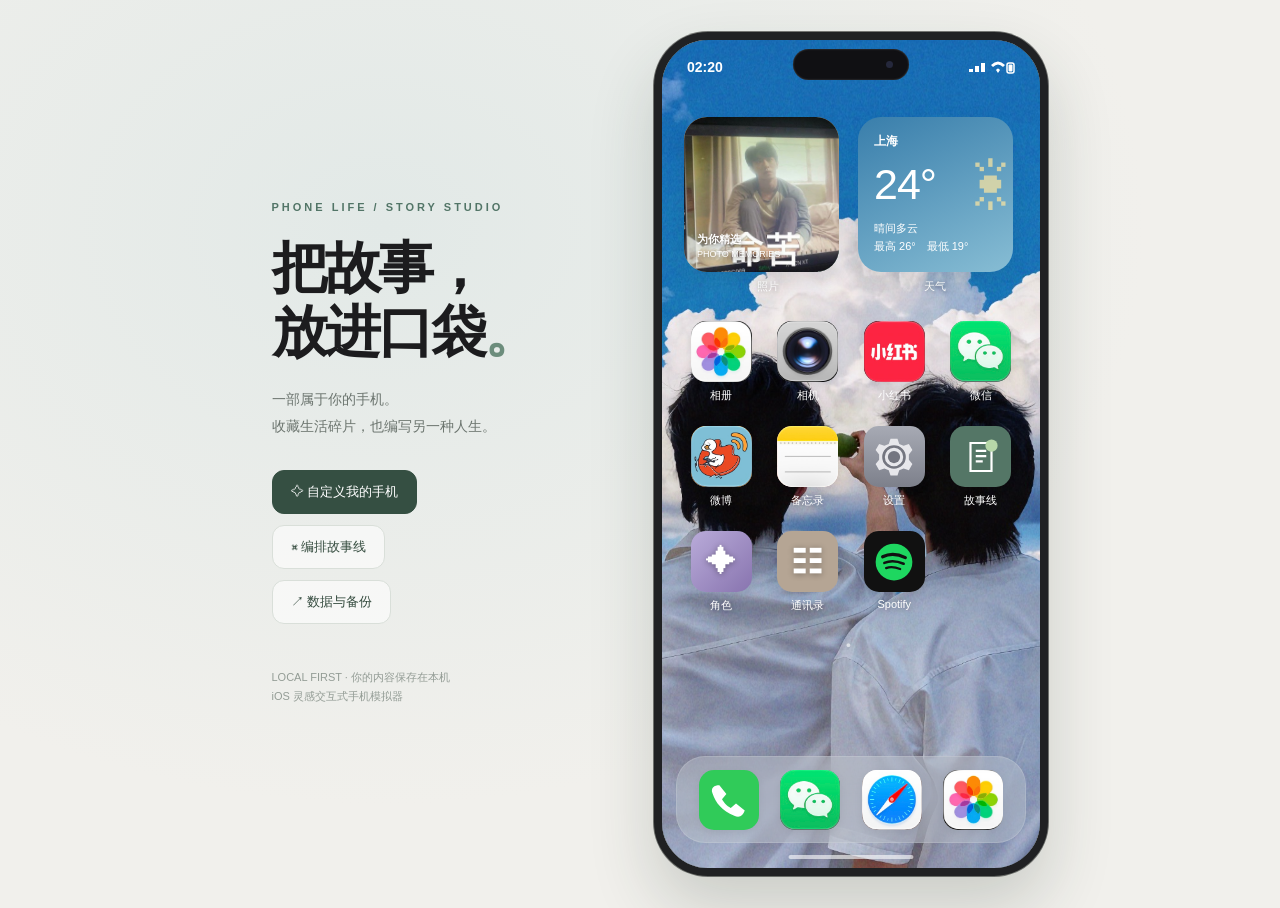
==== commit efb8691b: "Publish latest user backup as the initial phone version" ====
--- a/Phone-Life-Linlin-preview.html
+++ b/Phone-Life-Linlin-preview.html
@@ -13,6 +13,7 @@
 a.app.external-app{text-decoration:none;cursor:pointer}a.app.external-app:focus-visible{outline:3px solid #a99bf7;outline-offset:5px;border-radius:12px}
 .shell.incoming-call-active .status{color:white;background:#152724}.incoming-call-screen{position:absolute;inset:54px 0 0;z-index:74;background:radial-gradient(ellipse at 75% 20%,#31544a,transparent 70%),linear-gradient(#142723,#0c1513);color:white;display:flex;flex-direction:column;padding:46px 30px 28px;text-align:center}.incoming-call-person>.avatar{width:96px;height:96px;font-size:37px;border-radius:21px;margin:0 auto 26px;box-shadow:0 10px 35px #0003}.incoming-call-person h1{font-size:31px;font-weight:500;margin:0 0 13px;overflow-wrap:anywhere}.incoming-call-person p{font-size:16px;color:#ffffffad;margin:0 0 13px;min-height:24px}.incoming-call-service{font-size:12px;letter-spacing:1px;color:#ffffff65}.incoming-call-actions{margin-top:auto;display:flex;justify-content:space-between;gap:35px;padding:0 20px 23px}.incoming-call-actions.connected{justify-content:center}.incoming-call-actions>div{display:flex;align-items:center;flex-direction:column;gap:13px;font-size:13px;color:#ffffffc2}.incoming-call-button{width:72px;height:72px;border-radius:50%;display:grid;place-items:center;color:white;box-shadow:0 5px 20px #0002}.incoming-call-button svg{width:34px;height:34px}.incoming-call-button.decline{background:#fb453e}.incoming-call-button.decline svg{transform:rotate(135deg)}.incoming-call-button.answer{background:#25c55e}.incoming-call-footnote{font-size:10px;color:#ffffff42;margin:22px 0 8px}@media(max-height:700px){.incoming-call-screen{padding-top:25px}.incoming-call-person>.avatar{width:76px;height:76px;margin-bottom:18px}.incoming-call-actions{padding-bottom:8px}}
 .private-scenario-panel{position:absolute;inset:0;z-index:94;display:flex;flex-direction:column;align-items:center;justify-content:center;background:#eef2ec;color:#344e3d;text-align:center;padding:32px 25px}.private-scenario-panel>strong{font-size:22px;font-weight:650;letter-spacing:-.5px}.private-scenario-panel>p{font-size:13px;line-height:1.9;color:#6f8174;margin:17px 0 0;overflow-wrap:anywhere}.private-scenario-panel>button{background:#365b47;color:white;border-radius:12px;padding:14px 23px;margin-top:27px;font-size:14px}.private-scenario-panel .private-scenario-error{color:#ab4f4a;font-size:12px}
+.incoming-dialogue{margin:30px 0 20px;color:#eef4ef;text-align:center}.incoming-dialogue-line{font-size:14px;line-height:1.9;margin:0;min-height:28px;font-weight:400;white-space:pre-wrap}.incoming-dialogue-next{display:inline-block;margin-top:13px;background:#ffffff10;color:#d0e3d7;border:1px solid #ffffff24;border-radius:20px;padding:8px 15px;font-size:11px}.incoming-dialogue-next:disabled{opacity:.45}.incoming-call-actions.connected{padding-bottom:5px}.call-history-card{padding:5px 15px}.call-history-row{min-height:61px}.call-history-direction{font-size:20px;color:#8c9c94;flex:none}.call-history-label{font-size:12px;color:#999;font-weight:400}.call-history-row.missed strong,.call-history-row.missed .call-history-direction,.call-history-row.missed .call-history-label{color:#ed514b}
 </style><script>window.phoneStorageBooting=true;</script></head><body><div class="shell" id="shell"><div class="wall" id="wall"></div><div class="status"><span id="statusTime">9:41</span><span><svg width="47" height="16" viewBox="0 0 47 16" fill="currentColor"><path d="M1 12h4V9H1zm6 0h4V6H7zm6 0h4V3h-4zM23 5q7-7 14 0l-2 2q-5-5-10 0zm5 5q2-3 4 0l-2 3z"/><rect x="39" y="3" width="7" height="10" rx="2" fill="none" stroke="currentColor" stroke-width="1.5"/><rect x="40.5" y="4.5" width="4" height="7" rx="1"/></svg></span></div><div class="island"></div><div class="view"><div class="home" id="home"><div class="welcome" id="welcome">属于你的手机生活</div><div class="home-title">Phone Life <span style="font-size:19px">✦</span></div><div class="widgets"><button class="widget" onclick="openApp('profile')"><small>PERSONA · 角色</small><div><b id="widgetName">Jai</b><div class="secondary" id="widgetBio">今天也要好好生活</div></div><small>点按编辑角色 ↗</small></button><button class="widget" onclick="openApp('music')"><small>正在播放 ♫</small><div style="font-size:37px">🎧</div><div class="secondary" id="widgetTrack">你的私人歌单</div></button></div><div class="app-grid" id="apps"></div></div><div class="dock" id="dock"></div></div><section class="app-screen" id="appScreen"><header class="nav"><button class="back" onclick="goBack()">‹ 返回</button><strong id="appHeading">应用</strong><button class="action" id="navAction"></button></header><div class="content" id="appContent"></div><div class="chat-view" id="chatView"><div class="chat-head"><button class="back" style="background:none;color:#1685f8;font-size:28px" onclick="closeChat()">‹</button><div class="avatar" id="chatAvatar" style="width:37px;height:37px"></div><div class="name" id="chatName"></div><button class="back" style="background:none;color:#1685f8" onclick="editActiveContact()">编辑</button></div><div class="chat-messages" id="chatMessages"></div><form class="chat-compose" id="chatForm"><input id="chatInput" autocomplete="off" placeholder="发送微信消息" maxlength="1500"><button aria-label="发送">↑</button></form></div><div class="photo-view" id="photoView"><img id="photoFull" alt="照片预览"><div class="row"><button onclick="closePhoto()">关闭</button><button style="background:#fbdbe1;color:#b52c50" onclick="deletePhoto()">删除照片</button></div></div></section><div class="lock" id="lock"><div class="date" id="lockDate"></div><div class="clock" id="lockTime"></div><button class="unlock" onclick="toggleLock(false)">向上轻扫以解锁 ↑</button></div><div class="toast" id="toast"></div><div class="indicator" onclick="homeScreen()" title="返回主屏幕"></div></div><div class="desktop-tip">Phone Life · iOS 18 风格 · 所有数据默认仅保存在本机浏览器</div><input type="file" id="fileInput" accept="image/*" multiple hidden><input type="file" id="backupInput" accept="application/json,.json" hidden><script>
 'use strict';let KEY='phone-life-ios18-v1';let defaults=()=>({profile:{name:'Jai',nickname:'Jai',bio:'今天也要好好生活 ✨',relation:'我的故事，从这里开始。',avatar:'',wallpaper:''},contacts:[{id:'c1',name:'小夏',nickname:'Xia',bio:'永远站在你这边。',relation:'好朋友',avatar:'',reply:'你说得对！|哈哈哈，听起来好有意思|我在呢，慢慢说～'},{id:'c2',name:'阿澈',nickname:'Chen',bio:'喜欢音乐和深夜散步。',relation:'朋友',avatar:'',reply:'刚刚看到消息～|好呀，下次一起！|今天过得怎么样？'}],chats:{c1:[{from:'them',text:'早安！今天有什么安排？',at:Date.now()-3600000}],c2:[{from:'them',text:'分享一首最近很喜欢的歌给你 🎵',at:Date.now()-7200000}]},photos:[],tracks:[{id:'t1',title:'Midnight Memories',artist:'Phone Life',url:''},{id:'t2',title:'Lavender Sky',artist:'Your Playlist',url:''}],settings:{autoReply:true,accent:'#7359df',locked:false}});let state;try{state=JSON.parse(localStorage.getItem(KEY))||defaults()}catch{state=defaults()}function normalize(){let d=defaults();state.profile={...d.profile,...state.profile};state.contacts=Array.isArray(state.contacts)?state.contacts:d.contacts;state.chats=state.chats&&typeof state.chats==='object'?state.chats:{};state.photos=Array.isArray(state.photos)?state.photos:[];state.tracks=Array.isArray(state.tracks)?state.tracks:d.tracks;state.settings={...d.settings,...state.settings}}normalize();let currentApp='',activeChat='',activePhoto='',activeTrack=0,audio=new Audio(),toastTimer,replyTimers=[];function save(){if(window.phoneStorageBooting&&document.readyState==='loading')return true;if(window.phoneStorageWrite)return window.phoneStorageWrite(state);try{localStorage.setItem(KEY,JSON.stringify(state));return true}catch(e){toast(e.name==='QuotaExceededError'?'浏览器本地存储已满，请先导出备份；编辑内容仍保留在当前页面':e.name==='SecurityError'?'浏览器禁止了本地保存，请使用允许存储的普通窗口':'本地保存失败，请先导出备份');return false}}function el(id){return document.getElementById(id)}function esc(s){return String(s??'').replace(/[&<>"']/g,c=>({'&':'&amp;','<':'&lt;','>':'&gt;','"':'&quot;',"'":'&#39;'}[c]))}function toast(s){el('toast').textContent=s;el('toast').style.display='block';clearTimeout(toastTimer);toastTimer=setTimeout(()=>el('toast').style.display='none',2600)}function uid(){return 'id'+Date.now().toString(36)+Math.random().toString(36).slice(2,7)}function avatar(c){return c.avatar?`<span class="avatar" style="background-image:url('${esc(c.avatar)}')"></span>`:`<span class="avatar">${esc((c.name||'?').slice(0,1))}</span>`}function dateClock(){let d=new Date();el('statusTime').textContent=d.toLocaleTimeString('zh-CN',{hour:'2-digit',minute:'2-digit',hour12:false});el('lockTime').textContent=d.toLocaleTimeString('zh-CN',{hour:'2-digit',minute:'2-digit',hour12:false});el('lockDate').textContent=d.toLocaleDateString('zh-CN',{month:'long',day:'numeric',weekday:'long'})}dateClock();setInterval(dateClock,15000);const icons=[['messages','信息','💬','linear-gradient(140deg,#6ee86c,#22ad43)'],['contacts','通讯录','👤','linear-gradient(140deg,#a8a8b5,#727384)'],['photos','照片','🌸','linear-gradient(140deg,#fff,#eae4f4)'],['music','音乐','♫','linear-gradient(140deg,#fa759d,#e82d6c)'],['profile','角色','✨','linear-gradient(140deg,#c7a5fc,#7754c7)'],['notes','备忘录','📝','linear-gradient(140deg,#fff,#f3e9bc)'],['settings','设置','⚙','linear-gradient(140deg,#b1b3c1,#777d92)'],['about','关于','♥','linear-gradient(140deg,#f7abc6,#b99ae7)']];function renderHome(){el('widgetName').textContent=state.profile.nickname||state.profile.name;el('widgetBio').textContent=state.profile.bio;el('welcome').textContent='你好，'+state.profile.name+' · 欢迎回家';el('widgetTrack').textContent=state.tracks[activeTrack]?.title||'你的私人歌单';el('apps').innerHTML=icons.map(([id,n,g,b])=>`<button class="app" onclick="openApp('${id}')"><span class="app-icon" style="background:${b};color:${['photos','notes'].includes(id)?'#635b73':'white'}">${g}</span>${n}</button>`).join('');el('dock').innerHTML=['messages','contacts','photos','music'].map(id=>{let [_,n,g,b]=icons.find(x=>x[0]===id);return `<button class="app" aria-label="${n}" onclick="openApp('${id}')"><span class="app-icon" style="background:${b};color:${id==='photos'?'#635b73':'white'}">${g}</span></button>`}).join('');el('wall').style.backgroundImage=state.profile.wallpaper?`url('${state.profile.wallpaper}')`:'';document.documentElement.style.setProperty('--accent',state.settings.accent)}function openApp(id){currentApp=id;el('appScreen').classList.add('active');el('chatView').classList.remove('active');el('photoView').classList.remove('active');renderApp()}function homeScreen(){closeChat();closePhoto();currentApp='';el('appScreen').classList.remove('active');renderHome()}function goBack(){if(el('chatView').classList.contains('active'))return closeChat();if(el('photoView').classList.contains('active'))return closePhoto();homeScreen()}function nav(title,action='',fn=''){el('appHeading').textContent=title;let b=el('navAction');b.textContent=action;b.onclick=fn?window[fn]:null;b.style.visibility=action?'visible':'hidden'}function renderApp(){let m={messages:renderMessages,contacts:renderContacts,photos:renderPhotos,music:renderMusic,profile:renderProfile,notes:renderNotes,settings:renderSettings,about:renderAbout};(m[currentApp]||renderAbout)()}function renderMessages(){nav('信息','新信息','newChat');let ids=Object.keys(state.chats).filter(id=>state.contacts.some(c=>c.id===id));ids.sort((a,b)=>(state.chats[b]?.at(-1)?.at||0)-(state.chats[a]?.at(-1)?.at||0));el('appContent').innerHTML=`<h1 class="bigtitle">信息</h1><input class="search" id="messageSearch" placeholder="⌕ 搜索信息或联系人" oninput="filterMessages()"><div class="card chat-list" id="messageRows">${messageRows(ids)}</div>`}function messageRows(ids){return ids.length?ids.map(id=>{let c=state.contacts.find(x=>x.id===id),last=state.chats[id]?.at(-1);return `<button class="item" onclick="openChat('${id}')">${avatar(c)}<span class="grow"><strong>${esc(c.name)}</strong><p>${esc(last?.text||'开始聊天吧')}</p></span><span class="chev">›</span></button>`}).join(''):'<div class="empty"><span class="emoji">💬</span>还没有聊天，点击右上角新信息</div>'}function filterMessages(){let q=el('messageSearch').value.toLowerCase(),ids=Object.keys(state.chats).filter(id=>{let c=state.contacts.find(x=>x.id===id);return c&&(c.name.toLowerCase().includes(q)||state.chats[id].some(m=>m.text.toLowerCase().includes(q)))});el('messageRows').innerHTML=messageRows(ids)}function newChat(){nav('选择联系人');el('appContent').innerHTML=`<h1 class="bigtitle">新信息</h1><div class="card">${state.contacts.map(c=>`<button class="item" onclick="openChat('${c.id}')">${avatar(c)}<span class="grow"><strong>${esc(c.name)}</strong></span><span class="chev">›</span></button>`).join('')||'请先添加联系人'}</div>`}function openChat(id){let c=state.contacts.find(x=>x.id===id);if(!c)return;activeChat=id;state.chats[id]??=[];el('chatName').textContent=c.name;el('chatAvatar').outerHTML=`<div class="avatar" id="chatAvatar" style="width:37px;height:37px;${c.avatar?`background-image:url('${esc(c.avatar)}')`:''}">${c.avatar?'':esc(c.name.slice(0,1))}</div>`;el('chatView').classList.add('active');renderChat()}function renderChat(){el('chatMessages').innerHTML=(state.chats[activeChat]||[]).map(m=>`<div class="bubble ${m.from==='me'?'mine':'theirs'}">${esc(m.text)}</div>`).join('')||'<div class="empty">发送第一条消息吧 ✨</div>';el('chatMessages').scrollTop=el('chatMessages').scrollHeight}function closeChat(){el('chatView').classList.remove('active');activeChat='';if(currentApp==='messages')renderMessages()}el('chatForm').addEventListener('submit',e=>{e.preventDefault();let input=el('chatInput'),txt=input.value.trim(),id=activeChat;if(!txt||!id)return;state.chats[id].push({from:'me',text:txt,at:Date.now()});input.value='';save();renderChat();if(state.settings.autoReply){let timer=setTimeout(()=>{let c=state.contacts.find(x=>x.id===id);if(!c)return;let choices=(c.reply||'收到啦！|我在听～').split('|').map(s=>s.trim()).filter(Boolean);state.chats[id]??=[];state.chats[id].push({from:'them',text:choices[Math.floor(Math.random()*choices.length)],at:Date.now()});save();if(activeChat===id)renderChat()},900+Math.random()*800);replyTimers.push(timer)}});function editActiveContact(){if(!activeChat)return;editContact(activeChat)}function renderContacts(){nav('通讯录','＋ 添加','addContact');el('appContent').innerHTML=`<h1 class="bigtitle">通讯录</h1><input class="search" id="contactSearch" placeholder="⌕ 搜索联系人" oninput="filterContacts()"><div class="card" id="contactRows">${contactRows(state.contacts)}</div>`}function contactRows(cs){return cs.length?cs.map(c=>`<button class="item" onclick="editContact('${c.id}')">${avatar(c)}<span class="grow"><strong>${esc(c.name)}</strong><p>${esc(c.relation||c.nickname||'联系人')}</p></span><span class="chev">›</span></button>`).join(''):'<div class="empty">暂无联系人，添加一个吧</div>'}function filterContacts(){let q=el('contactSearch').value.toLowerCase();el('contactRows').innerHTML=contactRows(state.contacts.filter(c=>[c.name,c.nickname,c.relation].join(' ').toLowerCase().includes(q)))}function addContact(){editContact('')}function editContact(id){let c=state.contacts.find(x=>x.id===id)||{id:'',name:'',nickname:'',bio:'',relation:'',avatar:'',reply:'收到啦！|我在呢～|好呀！'};nav(id?'编辑联系人':'新联系人');el('chatView').classList.remove('active');el('appContent').innerHTML=`<h1 class="bigtitle">${id?'编辑联系人':'新联系人'}</h1><form id="contactForm" class="card"><label class="field">姓名<input name="name" required maxlength="40" value="${esc(c.name)}"></label><label class="field">昵称<input name="nickname" maxlength="40" value="${esc(c.nickname)}"></label><label class="field">关系<input name="relation" maxlength="80" value="${esc(c.relation)}"></label><label class="field">人物简介<textarea name="bio">${esc(c.bio)}</textarea></label><label class="field">头像（可选）<input name="avatar" type="file" accept="image/*"></label><label class="field">自动回复候选句（用 | 分隔）<textarea name="reply">${esc(c.reply)}</textarea></label><div class="row"><button class="primary" type="submit">保存联系人</button>${id?`<button class="secondary-btn" type="button" onclick="openChat('${id}')">进入聊天</button><button class="danger" type="button" onclick="deleteContact('${id}')">删除</button>`:''}</div></form>`;el('contactForm').onsubmit=async e=>{e.preventDefault();let f=e.currentTarget,v=new FormData(f),name=String(v.get('name')||'').trim();if(!name)return toast('请填写姓名');let img=f.elements.avatar.files[0],a=img?await imageData(img):c.avatar;if(img&&!a)return;let obj={id:id||uid(),name,nickname:String(v.get('nickname')||''),relation:String(v.get('relation')||''),bio:String(v.get('bio')||''),avatar:a,reply:String(v.get('reply')||'')};if(id)Object.assign(state.contacts.find(x=>x.id===id),obj);else state.contacts.push(obj);save();renderContacts();toast('联系人已保存')}}function deleteContact(id){if(!confirm('确定删除这个联系人和全部聊天记录？'))return;state.contacts=state.contacts.filter(c=>c.id!==id);delete state.chats[id];save();renderContacts();toast('已删除')}
 function renderProfile(){nav('角色编辑');let p=state.profile;el('appContent').innerHTML=`<h1 class="bigtitle">我的角色</h1><div class="card" style="text-align:center">${avatar(p)}<h2>${esc(p.name)}</h2><div class="muted">你的世界，由你定义</div></div><form class="card" id="profileForm"><label class="field">角色姓名<input name="name" required maxlength="40" value="${esc(p.name)}"></label><label class="field">昵称<input name="nickname" maxlength="40" value="${esc(p.nickname)}"></label><label class="field">个人签名<input name="bio" maxlength="160" value="${esc(p.bio)}"></label><label class="field">人物背景 / 关系设定<textarea name="relation">${esc(p.relation)}</textarea></label><label class="field">上传角色头像<input type="file" name="avatar" accept="image/*"></label><label class="field">上传桌面壁纸<input type="file" name="wallpaper" accept="image/*"></label><div class="row"><button class="primary">保存角色</button><button type="button" class="secondary-btn" onclick="clearWallpaper()">移除壁纸</button></div></form>`;el('profileForm').onsubmit=async e=>{e.preventDefault();let f=e.currentTarget,v=new FormData(f);for(let k of ['name','nickname','bio','relation'])state.profile[k]=String(v.get(k)||'');for(let k of ['avatar','wallpaper'])if(f.elements[k].files[0]){let d=await imageData(f.elements[k].files[0],k==='wallpaper'?1100:500);if(d)state.profile[k]=d}save();renderHome();renderProfile();toast('角色已保存')}}function clearWallpaper(){state.profile.wallpaper='';save();renderHome();toast('已移除壁纸')}
@@ -93,17 +94,17 @@
 function viewWeb(id){const p=state.webpages.find(x=>x.id===id);if(!p)return;activeWeb=id;nav('Safari');el('appContent').innerHTML=`<div class="card"><div class="muted" style="font-size:11px">▣ ${esc(p.url)}</div><h1 style="font-size:28px">${esc(p.title)}</h1><div class="web-content">${esc(p.body)}</div></div><div class="row"><button class="secondary-btn" onclick="editWeb('${id}')">编辑网页</button><button class="secondary-btn" onclick="renderSafari()">起始页</button></div>`}
 function editWeb(id){const p=state.webpages.find(x=>x.id===id)||{title:'',url:'https://story.local/',body:''};nav(id?'编辑网页':'添加网页');el('appContent').innerHTML=`<form id="webForm" class="card"><label class="field">网页标题<input name="title" value="${esc(p.title)}" required maxlength="100"></label><label class="field">模拟网址<input name="url" type="url" value="${esc(p.url)}" required></label><label class="field">页面内容（纯文本）<textarea name="body" style="min-height:240px" required>${esc(p.body)}</textarea></label><div class="row"><button class="primary">保存网页</button>${id?`<button type="button" class="danger" onclick="deleteWeb('${id}')">删除</button>`:''}</div></form>`;el('webForm').onsubmit=e=>{e.preventDefault();const v=new FormData(e.currentTarget);let u;try{u=new URL(v.get('url'));if(!['https:','http:'].includes(u.protocol))throw Error()}catch{return toast('请使用 http(s) 网址')}const obj={id:id||uid(),title:String(v.get('title')),url:u.href,body:String(v.get('body'))};if(id)Object.assign(p,obj);else state.webpages.push(obj);save();viewWeb(obj.id)}}
 function deleteWeb(id){if(!confirm('删除这个故事网页？'))return;state.webpages=state.webpages.filter(p=>p.id!==id);save();renderSafari()}
-function renderStory(){nav('故事线','＋ 节点','newStoryNode');const s=state.story;el('appContent').innerHTML=`<h1 class="bigtitle">编排你的故事</h1><p class="muted">节点按顺序推进；只有当前节点会响应触发事件。剧情状态包含在 JSON 备份里。</p><div class="card"><div class="item"><span class="grow"><strong>剧情运行</strong><p>${s.enabled?'正在等待下一个触发条件':'编辑模式，暂不触发剧情'}</p></span><input aria-label="剧情运行" type="checkbox" class="switch" ${s.enabled?'checked':''} onchange="state.story.enabled=this.checked;save();renderStory()"></div><div class="row story-controls"><button class="secondary-btn" onclick="manualStory()">触发当前手动节点</button><button class="secondary-btn" onclick="restartStory()">重置进度</button><button class="secondary-btn" onclick="loadStoryDemo()">载入示例</button></div><p class="muted">已完成 ${s.done.length} / ${s.nodes.length} 个节点</p></div>${s.nodes.map((n,i)=>`<div class="card story-node"><span class="badge">${s.done.includes(n.id)?'已完成':s.nodes.find(x=>!s.done.includes(x.id))?.id===n.id?'当前节点':'等待中'}</span><h3>${i+1}. ${esc(n.title)}</h3><p class="muted">${{manual:'手动触发',app:'打开应用',message:'发送关键词',chat:'打开指定聊天'}[n.trigger]}${n.trigger==='app'?' · '+appName(n.target):n.trigger==='message'?' · '+esc(n.keyword):n.trigger==='chat'?' · '+esc(state.contacts.find(c=>c.id===n.contact)?.name||'未找到联系人'):''} → ${{message:'微信消息',note:'追加备忘录',redbook:'小红书动态',weibo:'微博动态',call:'联系人来电'}[n.action]}</p><div class="story-controls"><button class="secondary-btn" onclick="editStoryNode('${n.id}')">编辑</button><button class="secondary-btn" onclick="moveStoryNode('${n.id}',-1)" ${i===0?'disabled':''}>↑</button><button class="secondary-btn" onclick="moveStoryNode('${n.id}',1)" ${i===s.nodes.length-1?'disabled':''}>↓</button><button class="danger" onclick="deleteStoryNode('${n.id}')">删除</button></div></div>`).join('')||'<div class="empty">从一条短信，开始一个故事。<br><br>添加节点，或载入示例。</div>'}`}
+function renderStory(){nav('故事线','＋ 节点','newStoryNode');const s=state.story;el('appContent').innerHTML=`<h1 class="bigtitle">编排你的故事</h1><p class="muted">节点按顺序推进；只有当前节点会响应触发事件。剧情状态包含在 JSON 备份里。</p><div class="card"><div class="item"><span class="grow"><strong>剧情运行</strong><p>${s.enabled?'正在等待下一个触发条件':'编辑模式，暂不触发剧情'}</p></span><input aria-label="剧情运行" type="checkbox" class="switch" ${s.enabled?'checked':''} onchange="state.story.enabled=this.checked;save();resumePendingIncomingCalls();renderStory()"></div><div class="row story-controls"><button class="secondary-btn" onclick="manualStory()">触发当前手动节点</button><button class="secondary-btn" onclick="restartStory()">重置进度</button><button class="secondary-btn" onclick="loadStoryDemo()">载入示例</button></div><p class="muted">已完成 ${s.done.length} / ${s.nodes.length} 个节点</p></div>${s.nodes.map((n,i)=>`<div class="card story-node"><span class="badge">${s.done.includes(n.id)?'已完成':s.nodes.find(x=>!s.done.includes(x.id))?.id===n.id?'当前节点':'等待中'}</span><h3>${i+1}. ${esc(n.title)}</h3><p class="muted">${{manual:'手动触发',app:'打开应用',message:'发送关键词',chat:'打开指定聊天'}[n.trigger]}${n.trigger==='app'?' · '+appName(n.target):n.trigger==='message'?' · '+esc(n.keyword):n.trigger==='chat'?' · '+esc(state.contacts.find(c=>c.id===n.contact)?.name||'未找到联系人'):''} → ${{message:'微信消息',note:'追加备忘录',redbook:'小红书动态',weibo:'微博动态',call:'联系人来电'}[n.action]}</p><div class="story-controls"><button class="secondary-btn" onclick="editStoryNode('${n.id}')">编辑</button><button class="secondary-btn" onclick="moveStoryNode('${n.id}',-1)" ${i===0?'disabled':''}>↑</button><button class="secondary-btn" onclick="moveStoryNode('${n.id}',1)" ${i===s.nodes.length-1?'disabled':''}>↓</button><button class="danger" onclick="deleteStoryNode('${n.id}')">删除</button></div></div>`).join('')||'<div class="empty">从一条短信，开始一个故事。<br><br>添加节点，或载入示例。</div>'}`}
 function appName(id){return icons.find(x=>x[0]===id)?.[1]||({phone:'电话',safari:'Safari',weather:'天气'})[id]||id}
 function newStoryNode(){editStoryNode('')}
 function editStoryNode(id){const n=state.story.nodes.find(x=>x.id===id)||{title:'',trigger:'app',target:'messages',keyword:'',contact:state.contacts[0]?.id||'',action:'message',body:''};nav(id?'编辑剧情节点':'新剧情节点');el('appContent').innerHTML=`<form id="storyForm" class="card"><label class="field">节点名称<input name="title" value="${esc(n.title)}" required maxlength="80"></label><label class="field">触发方式<select name="trigger" onchange="storyFieldVisibility()">${[['app','打开应用'],['chat','打开指定聊天'],['message','发送关键词'],['manual','手动推进']].map(([v,t])=>`<option value="${v}" ${n.trigger===v?'selected':''}>${t}</option>`).join('')}</select></label><label class="field" id="storyAppField">目标应用<select name="target">${[...icons.map(x=>x[0]),'phone','safari','weather'].map(x=>`<option value="${x}" ${n.target===x?'selected':''}>${appName(x)}</option>`).join('')}</select></label><label class="field" id="storyKeywordField">关键词（发送的消息包含这段文字）<input name="keyword" value="${esc(n.keyword)}"></label><label class="field">剧情效果<select name="action" onchange="storyFieldVisibility()">${[['message','收到一条微信消息'],['call','收到联系人来电'],['note','追加一段备忘录'],['redbook','发布一条小红书'],['weibo','发布一条微博']].map(([v,t])=>`<option value="${v}" ${n.action===v?'selected':''}>${t}</option>`).join('')}</select></label><label class="field" id="storyContactField">相关联系人（消息发送者 / 关键词会话）<select name="contact">${state.contacts.map(c=>`<option value="${esc(c.id)}" ${n.contact===c.id?'selected':''}>${esc(c.name)}</option>`).join('')}</select></label><label class="field" id="storyBodyField">内容<textarea name="body" required style="min-height:150px">${esc(n.body)}</textarea></label><button class="primary">保存节点</button></form>`;storyFieldVisibility();el('storyForm').onsubmit=e=>{e.preventDefault();const v=Object.fromEntries(new FormData(e.currentTarget));if(v.trigger==='message'&&!v.keyword.trim())return toast('请填写触发关键词');if((['message','chat'].includes(v.trigger)||['message','call'].includes(v.action))&&!v.contact)return toast('请先在通讯录添加联系人');const node={...v,id:id||uid()};if(id)Object.assign(n,node);else state.story.nodes.push(node);save();renderStory();toast('剧情节点已保存')}}
 function storyFieldVisibility(){const f=el('storyForm');el('storyAppField').classList.toggle('hide',f.elements.trigger.value!=='app');el('storyKeywordField').classList.toggle('hide',f.elements.trigger.value!=='message');el('storyContactField').classList.toggle('hide',!['message','chat'].includes(f.elements.trigger.value)&&!['message','call'].includes(f.elements.action.value));el('storyBodyField').classList.toggle('hide',f.elements.action.value==='call');f.elements.body.required=f.elements.action.value!=='call'}
 function moveStoryNode(id,delta){const a=state.story.nodes,i=a.findIndex(x=>x.id===id),j=i+delta;if(j<0||j>=a.length)return;[a[i],a[j]]=[a[j],a[i]];save();renderStory()}
 function deleteStoryNode(id){if(!confirm('删除这个剧情节点？'))return;state.story.nodes=state.story.nodes.filter(n=>n.id!==id);state.story.done=state.story.done.filter(x=>x!==id);save();renderStory()}
-function restartStory(){if(!confirm('重置剧情进度？已产生的消息和动态会保留。'))return;state.story.done=[];save();renderStory()}
+function restartStory(){if(!confirm('重置剧情进度？已产生的消息和动态会保留。'))return;state.story.done=[];resetIncomingCallFlows();save();renderStory()}
 function loadStoryDemo(){if(state.story.nodes.length&&!confirm('用示例替换现有故事线？手机内容会保留。'))return;if(!state.contacts.length)return toast('请先添加一个联系人');state.story={enabled:false,done:[],nodes:[{id:uid(),title:'一封迟来的消息',trigger:'app',target:'messages',action:'message',contact:state.contacts[0].id,body:'你还记得海边的约定吗？去 Safari 看看那封信。'},{id:uid(),title:'信里的线索',trigger:'app',target:'safari',action:'note',body:'线索：车站旁的咖啡馆，下午三点。给朋友回复「我记得」。'},{id:uid(),title:'赴约',trigger:'message',keyword:'我记得',contact:state.contacts[0].id,action:'message',body:'太好了。那就下午三点，老地方见。故事才刚刚开始。'}]};save();renderStory();toast('示例已载入，打开“剧情运行”开始试玩')}
 function manualStory(){if(!state.story.enabled)return toast('请先开启剧情运行');const n=state.story.nodes.find(x=>!state.story.done.includes(x.id));if(!n)return toast('剧情已完成');if(n.trigger!=='manual')return toast('当前节点需要：'+(n.trigger==='app'?'打开'+appName(n.target):n.trigger==='chat'?'打开指定联系人的聊天':'向指定联系人发送关键词'));storyTrigger('manual','')}
-function storyTrigger(type,value,contact=''){const s=state.story;if(!s.enabled||isLocked())return;const n=s.nodes.find(x=>!s.done.includes(x.id));if(!n||n.trigger!==type)return;if(type==='app'&&n.target!==value)return;if(type==='chat'&&n.contact!==value)return;if(type==='message'&&(!value.includes(n.keyword)||n.contact!==contact))return;if(['message','call'].includes(n.action)&&!state.contacts.some(c=>c.id===n.contact)){toast('剧情关联的联系人已删除，请编辑节点');return}if(n.action==='call'&&!canStartIncomingCall())return;const before=structuredClone(state);s.done.push(n.id);if(n.action==='message'){state.chats[n.contact]??=[];state.chats[n.contact].push({from:'them',text:n.body,at:Date.now()})}else if(n.action==='note')state.notes=(state.notes?state.notes+'\n\n':'')+n.body;else if(['redbook','weibo'].includes(n.action))state.social[n.action].unshift({id:uid(),author:state.profile.name,title:n.title,body:n.body,cover:'',likes:0,liked:false});if(!save()){state=before;return}if(n.action==='call'){showIncomingCall(n.contact);return}document.querySelector('.story-notice')?.remove();const notice=document.createElement('button');notice.className='story-notice';notice.innerHTML=`<strong>${n.action==='message'?'微信 · '+esc(state.contacts.find(c=>c.id===n.contact)?.name):'故事进展 · '+esc(n.title)}</strong>${esc(n.body.slice(0,85))}`;notice.onclick=()=>{notice.remove();if(isLocked())return;if(n.action==='message'){openApp('messages');openChat(n.contact)}else openApp(n.action==='note'?'notes':n.action)};el('shell').append(notice);setTimeout(()=>notice.remove(),6000);if(activeChat&&n.action==='message'&&activeChat===n.contact)renderChat();if(currentApp==='story')renderStory();else if(currentApp==='notes'&&n.action==='note')renderNotes();else if(currentApp==='messages'&&!activeChat)renderMessages();else if(currentApp===n.action&&['redbook','weibo'].includes(n.action))renderSocial(n.action)}
+function storyTrigger(type,value,contact=''){const s=state.story;if(!s.enabled||isLocked())return;const n=s.nodes.find(x=>!s.done.includes(x.id));if(!n||n.trigger!==type)return;if(type==='app'&&n.target!==value)return;if(type==='chat'&&n.contact!==value)return;if(type==='message'&&(!value.includes(n.keyword)||n.contact!==contact))return;if(['message','call'].includes(n.action)&&!state.contacts.some(c=>c.id===n.contact)){toast('剧情关联的联系人已删除，请编辑节点');return}if(n.action==='call'&&!canStartIncomingCall())return;const before=structuredClone(state);s.done.push(n.id);if(n.action==='message'){state.chats[n.contact]??=[];state.chats[n.contact].push({from:'them',text:n.body,at:Date.now()})}else if(n.action==='note')state.notes=(state.notes?state.notes+'\n\n':'')+n.body;else if(['redbook','weibo'].includes(n.action))state.social[n.action].unshift({id:uid(),author:state.profile.name,title:n.title,body:n.body,cover:'',likes:0,liked:false});if(!save()){state=before;return}if(n.action==='call'){showIncomingCall(n.contact,{nodeId:n.id});return}document.querySelector('.story-notice')?.remove();const notice=document.createElement('button');notice.className='story-notice';notice.innerHTML=`<strong>${n.action==='message'?'微信 · '+esc(state.contacts.find(c=>c.id===n.contact)?.name):'故事进展 · '+esc(n.title)}</strong>${esc(n.body.slice(0,85))}`;notice.onclick=()=>{notice.remove();if(isLocked())return;if(n.action==='message'){openApp('messages');openChat(n.contact)}else openApp(n.action==='note'?'notes':n.action)};el('shell').append(notice);setTimeout(()=>notice.remove(),6000);if(activeChat&&n.action==='message'&&activeChat===n.contact)renderChat();if(currentApp==='story')renderStory();else if(currentApp==='notes'&&n.action==='note')renderNotes();else if(currentApp==='messages'&&!activeChat)renderMessages();else if(currentApp===n.action&&['redbook','weibo'].includes(n.action))renderSocial(n.action)}
 el('chatForm').addEventListener('submit',()=>{const last=state.chats[activeChat]?.at(-1);if(last?.from==='me')storyTrigger('message',last.text,activeChat)});
 // Reset/import also use the extended normalization; ensure lock state is applied.
 const baseResetAll=resetAll;resetAll=()=>{baseResetAll();if(state.settings.locked)toggleLock(true)};
@@ -342,7 +343,7 @@
 function wcRenderStatic(tab){const me=tab==='me';el('appContent').innerHTML=wcHeader(me?'我':'发现',false)+(me?`<div class="wc-me-card">${avatar(state.profile)}<div><strong>${esc(state.profile.nickname||state.profile.name)}</strong><p>${esc(state.profile.bio)}</p></div></div>`:'<div class="wc-empty"><span class="wc-empty-icon">◈</span><p>发现</p></div>')}
 renderContacts=()=>currentApp==='messages'?renderWeChatTab('contacts'):wcBaseContacts();
 editContact=id=>{el('wechatMenu')?.remove();wcBaseEditContact(id);if(id)el('contactForm')?.querySelector('.row')?.insertAdjacentHTML('beforeend',`<button class="secondary-btn" type="button" data-id="${esc(id)}" onclick="manageSingleMessages(this.dataset.id)">编辑聊天记录</button>`);if(currentApp!=='messages')return;activeChat='';activeGroup='';el('appScreen').classList.add('wc-form-page');el('appContent').insertAdjacentHTML('afterbegin',wcSubHeader(id?'编辑联系人':'新增联系人',"renderWeChatTab('contacts')"));wcMount()};
-openChat=id=>{activeGroup='';wcBaseOpenChat(id);if(currentApp==='messages'){el('appScreen').classList.remove('wc-form-page');wcMount();if(activeChat===id)storyTrigger('chat',id)}};
+openChat=id=>{activeGroup='';wcBaseOpenChat(id);if(currentApp==='messages'){el('appScreen').classList.remove('wc-form-page');wcMount();if(activeChat===id&&!(state.groupChatStory?.phase==='reply'&&state.groupChatStory.contactId===id))storyTrigger('chat',id)}};
 closeChat=()=>{activeGroup='';wcBaseCloseChat();el('appScreen').classList.remove('wechat-chatting')};
 editActiveContact=()=>activeGroup?editGroup(activeGroup):(activeChat?manageSingleMessages(activeChat):wcBaseEditActive());
 function openGroupChat(id){const group=wcGroup(id);if(!group)return;activeChat='';activeGroup=id;el('wechatMenu')?.remove();el('chatName').textContent=group.name+'（'+(group.memberIds.length+1)+'）';el('chatAvatar').outerHTML=`<div id="chatAvatar">${wcGroupAvatar(group)}</div>`;el('chatView').classList.add('active');el('appScreen').classList.remove('wc-form-page');renderChat();wcMount()}
@@ -479,16 +480,113 @@
 const ntBaseImport=el('backupInput').onchange;el('backupInput').onchange=async event=>{if(ntDraft?.dirty&&!persistNoteDraft())return;const before=state;await ntBaseImport(event);if(state!==before){clearTimeout(ntSaveTimer);ntDraft=null;if(currentApp==='notes')renderNotes()}};
 const ntBaseReset=resetAll;resetAll=()=>{const before=state;ntBaseReset();if(state!==before){clearTimeout(ntSaveTimer);ntDraft=null}};
 </script><script>'use strict';
-let incomingCall=null,incomingCallTimer;
-function canStartIncomingCall(){return !isLocked()&&!incomingCall&&!el('callScreen')&&!el('incomingCallScreen')}
+let incomingCall=null,incomingCallTimer,incomingRetryTimer,incomingDialogueTimer,incomingMessageTimer; 
+const callFlowBaseDefaults=defaults,callFlowBaseNormalize=normalize;
+defaults=()=>{const d=callFlowBaseDefaults();d.callFlows={};return d};
+normalize=()=>{callFlowBaseNormalize();state.callFlows=state.callFlows&&typeof state.callFlows==='object'&&!Array.isArray(state.callFlows)?state.callFlows:{}};
+normalize();
+function incomingFlowConfig(nodeId){const config=state.story.nodes.find(n=>n.id===nodeId)?.callFlow;if(!config)return null;return {retryDelayMs:Math.min(60000,Math.max(1000,Number(config.retryDelayMs)||3000)),rejectMessagesAfter:Math.min(10,Math.max(1,Number(config.rejectMessagesAfter)||2)),rejectMessages:Array.isArray(config.rejectMessages)?config.rejectMessages.filter(x=>typeof x==='string'):[],dialogue:Array.isArray(config.dialogue)?config.dialogue.filter(x=>x&&typeof x.text==='string').map(x=>({speaker:x.speaker==='me'?'me':'caller',text:x.text})):[]}}
+function canStartIncomingCall(nodeId=''){return !isLocked()&&!incomingCall&&!el('callScreen')&&!el('incomingCallScreen')&&!Object.values(state.callFlows).some(f=>f.nodeId!==nodeId&&['waiting','ringing','connected'].includes(f.status))}
 function incomingPhoneIcon(){return '<svg viewBox="0 0 48 48" aria-hidden="true"><path fill="currentColor" d="m13 7 8 10-5 6c3 5 5 7 10 10l6-5 10 8c-2 6-6 9-12 6C16 36 9 28 5 16 3 10 7 7 13 7Z"/></svg>'}
-function showIncomingCall(contactId){const contact=state.contacts.find(c=>c.id===contactId);if(!contact||!canStartIncomingCall())return false;incomingCall={contactId,name:contact.name,startedAt:Date.now(),answeredAt:0,previousFocus:document.activeElement};const screen=document.createElement('section');screen.id='incomingCallScreen';screen.className='incoming-call-screen';screen.setAttribute('role','dialog');screen.setAttribute('aria-modal','true');screen.setAttribute('aria-label',contact.name+'的来电');screen.innerHTML=`<div class="incoming-call-person">${avatar(contact)}<h1>${esc(contact.name)}</h1><p id="incomingCallStatus">邀请你语音通话</p><span class="incoming-call-service">微信语音通话</span></div><div id="incomingCallActions" class="incoming-call-actions"><div><button class="incoming-call-button decline" aria-label="拒绝来电" onclick="finishIncomingCall('declined')">${incomingPhoneIcon()}</button><span>拒绝</span></div><div><button class="incoming-call-button answer" aria-label="接听来电" onclick="answerIncomingCall()">${incomingPhoneIcon()}</button><span>接听</span></div></div><p class="incoming-call-footnote">剧情模拟通话</p>`;el('shell').append(screen);el('shell').classList.add('incoming-call-active');screen.querySelector('.answer').focus();return true}
-function answerIncomingCall(){if(!incomingCall||incomingCall.answeredAt)return;incomingCall.answeredAt=Date.now();el('incomingCallStatus').textContent='00:00';el('incomingCallActions').classList.add('connected');el('incomingCallActions').innerHTML=`<div><button class="incoming-call-button decline" aria-label="结束来电通话" onclick="finishIncomingCall('answered')">${incomingPhoneIcon()}</button><span>结束通话</span></div>`;el('incomingCallActions').querySelector('button').focus();incomingCallTimer=setInterval(()=>{if(!incomingCall)return;const seconds=Math.floor((Date.now()-incomingCall.answeredAt)/1000);el('incomingCallStatus').textContent=String(Math.floor(seconds/60)).padStart(2,'0')+':'+String(seconds%60).padStart(2,'0')},250)}
-function finishIncomingCall(status){if(!incomingCall)return;clearInterval(incomingCallTimer);const call=incomingCall;incomingCall=null;const seconds=call.answeredAt?Math.max(0,Math.floor((Date.now()-call.answeredAt)/1000)):0;state.callHistory.unshift({number:call.name,contactName:call.name,contactId:call.contactId,type:'incoming',status,at:call.startedAt,seconds});state.callHistory=state.callHistory.slice(0,100);save();el('incomingCallScreen')?.remove();el('shell').classList.remove('incoming-call-active');if(call.previousFocus?.isConnected)call.previousFocus.focus()}
-document.addEventListener('keydown',event=>{if(!incomingCall)return;if(event.key==='Escape'){event.preventDefault();event.stopImmediatePropagation()}if(event.key==='Tab'){const controls=[...el('incomingCallScreen').querySelectorAll('button')],first=controls[0],last=controls.at(-1);if(event.shiftKey&&document.activeElement===first){event.preventDefault();last.focus()}else if(!event.shiftKey&&document.activeElement===last){event.preventDefault();first.focus()}}},true);
-// Both outgoing dialled calls and incoming story calls can be inspected safely.
-renderCalls=()=>{nav('通话记录');el('appContent').innerHTML=`<h1 class="bigtitle">最近通话</h1><div class="card">${state.callHistory.map((c,i)=>`<button class="item" onclick="selectCallHistory(${i})"><span class="grow"><strong>${esc(c.contactName||c.number)}</strong><p>${esc(new Date(c.at).toLocaleString('zh-CN'))} · ${c.seconds||0} 秒${c.type==='incoming'?' · '+(c.status==='declined'?'已拒绝来电':'已接来电'):''}</p></span><span>☎</span></button>`).join('')||'<p class="muted">暂无模拟通话</p>'}</div><button class="secondary-btn" onclick="renderPhone()">返回拨号</button>`};
+function showIncomingCall(contactId,options={}){
+ const contact=state.contacts.find(c=>c.id===contactId),nodeId=options.nodeId||'',config=incomingFlowConfig(nodeId);if(!contact||!canStartIncomingCall(nodeId))return false;
+ let flow=config?state.callFlows[nodeId]:null;
+ if(config&&!flow){flow={nodeId,contactId,runId:uid(),status:'ringing',declines:0,messagesSent:false,dialogueIndex:0,nextRingAt:0};state.callFlows[nodeId]=flow}
+ if(flow?.status==='completed')return false;
+ if(flow){flow.status=options.connected?'connected':'ringing';flow.nextRingAt=0;save()}
+ incomingCall={contactId,name:contact.name,nodeId:config?nodeId:'',startedAt:Date.now(),answeredAt:0,previousFocus:document.activeElement};
+ const screen=document.createElement('section');screen.id='incomingCallScreen';screen.className='incoming-call-screen';screen.setAttribute('role','dialog');screen.setAttribute('aria-modal','true');screen.setAttribute('aria-label',contact.name+'的来电');screen.innerHTML=`<div class="incoming-call-person">${avatar(contact)}<h1>${esc(contact.name)}</h1><p id="incomingCallStatus">邀请你语音通话</p><span class="incoming-call-service">微信语音通话</span></div><div id="incomingDialogue" class="incoming-dialogue hide"></div><div id="incomingCallActions" class="incoming-call-actions"><div><button class="incoming-call-button decline" aria-label="挂断来电" onclick="finishIncomingCall('declined')">${incomingPhoneIcon()}</button><span>挂断</span></div><div><button class="incoming-call-button answer" aria-label="接听来电" onclick="answerIncomingCall()">${incomingPhoneIcon()}</button><span>接听</span></div></div><p class="incoming-call-footnote">剧情模拟通话</p>`;
+ el('shell').append(screen);el('shell').classList.add('incoming-call-active');screen.querySelector('.answer').focus();if(options.connected)answerIncomingCall(true);return true;
+}
+function answerIncomingCall(resuming=false){
+ if(!incomingCall||incomingCall.answeredAt)return;clearTimeout(incomingRetryTimer);const flow=state.callFlows[incomingCall.nodeId];incomingCall.answeredAt=resuming&&flow?.answeredAt?flow.answeredAt:Date.now();if(flow){flow.status='connected';flow.answeredAt=incomingCall.answeredAt;if(!resuming)flow.dialogueIndex=0;save()}
+ el('incomingCallStatus').textContent='00:00';el('incomingCallActions').classList.add('connected');el('incomingCallActions').innerHTML=`<div><button class="incoming-call-button decline" aria-label="结束来电通话" onclick="finishIncomingCall('answered')">${incomingPhoneIcon()}</button><span>结束通话</span></div>`;el('incomingCallActions').querySelector('button').focus();incomingCallTimer=setInterval(()=>{if(!incomingCall)return;const seconds=Math.floor((Date.now()-incomingCall.answeredAt)/1000);el('incomingCallStatus').textContent=String(Math.floor(seconds/60)).padStart(2,'0')+':'+String(seconds%60).padStart(2,'0')},250);renderIncomingDialogue();
+}
+function renderIncomingDialogue(){
+ clearTimeout(incomingDialogueTimer);if(!incomingCall?.answeredAt)return;const config=incomingFlowConfig(incomingCall.nodeId),flow=state.callFlows[incomingCall.nodeId],box=el('incomingDialogue');if(!config?.dialogue.length||!flow){box.classList.add('hide');return}
+ const index=Math.min(config.dialogue.length-1,Math.max(0,Number(flow.dialogueIndex)||0)),line=config.dialogue[index];box.classList.remove('hide');box.innerHTML=`<p class="incoming-dialogue-line" aria-live="polite">${esc(line.speaker==='caller'?incomingCall.name+'：'+line.text:line.text)}</p><button class="incoming-dialogue-next" aria-label="通话对话下一句" onclick="advanceIncomingDialogue()" ${index>=config.dialogue.length-1?'disabled':''}>${index>=config.dialogue.length-1?'最后一句':'下一句 ›'}</button>`;
+ if(index<config.dialogue.length-1)incomingDialogueTimer=setTimeout(advanceIncomingDialogue,3000);
+}
+function advanceIncomingDialogue(){if(!incomingCall?.answeredAt)return;const config=incomingFlowConfig(incomingCall.nodeId),flow=state.callFlows[incomingCall.nodeId];if(!config||!flow||flow.dialogueIndex>=config.dialogue.length-1)return;flow.dialogueIndex++;save();renderIncomingDialogue()}
+function addDeclineMessages(flow,config){
+ if(flow.messagesSent||flow.declines<config.rejectMessagesAfter)return;
+ if(!flow.messageQueue){flow.messageQueue={index:0,nextAt:Date.now()+1000};save()}
+ resumeDeclineMessages();
+}
+function resumeDeclineMessages(){
+ clearTimeout(incomingMessageTimer);if(!state.story.enabled)return;
+ const flow=Object.values(state.callFlows).find(f=>f.messageQueue&&!f.messagesSent&&incomingFlowConfig(f.nodeId));if(!flow)return;
+ const queue=flow.messageQueue,config=incomingFlowConfig(flow.nodeId);
+ incomingMessageTimer=setTimeout(()=>{
+  if(!state.story.enabled||state.callFlows[flow.nodeId]!==flow)return;
+  const i=queue.index,id=flow.runId+'-decline-'+i,list=state.chats[flow.contactId]??=[];
+  if(i<config.rejectMessages.length&&!list.some(m=>m.id===id))list.push({id,from:'them',text:config.rejectMessages[i],at:Date.now()});
+  queue.index++;queue.nextAt=Date.now()+1000;flow.messagesSent=queue.index>=config.rejectMessages.length;save();
+  if(currentApp==='messages'){if(activeChat===flow.contactId)renderChat();else if(wcTab==='chats'&&!el('chatView').classList.contains('active'))wcRenderList()}
+  resumeDeclineMessages();
+ },Math.max(0,queue.nextAt-Date.now()));
+}
+function finishIncomingCall(status){
+ if(!incomingCall)return;clearInterval(incomingCallTimer);clearTimeout(incomingDialogueTimer);const call=incomingCall,flow=state.callFlows[call.nodeId],config=incomingFlowConfig(call.nodeId);incomingCall=null;
+ const seconds=call.answeredAt?Math.max(0,Math.floor((Date.now()-call.answeredAt)/1000)):0;state.callHistory.unshift({id:uid(),number:call.name,contactName:call.name,contactId:call.contactId,type:'incoming',status,at:call.startedAt,seconds});state.callHistory=state.callHistory.slice(0,100);
+ if(flow&&config){if(call.answeredAt||status==='answered'){flow.status='completed';flow.nextRingAt=0}else{flow.declines++;flow.status='waiting';flow.nextRingAt=Date.now()+config.retryDelayMs;addDeclineMessages(flow,config)}}
+ save();el('incomingCallScreen')?.remove();el('shell').classList.remove('incoming-call-active');if(call.previousFocus?.isConnected)call.previousFocus.focus();if(flow?.status==='waiting')resumePendingIncomingCalls();
+}
+function resumePendingIncomingCalls(){
+ resumeDeclineMessages();clearTimeout(incomingRetryTimer);if(!state.story.enabled||incomingCall)return;
+ const flow=Object.values(state.callFlows).find(f=>['waiting','ringing','connected'].includes(f.status)&&incomingFlowConfig(f.nodeId)&&state.contacts.some(c=>c.id===f.contactId));if(!flow)return;
+ const attempt=()=>{if(!state.story.enabled||state.callFlows[flow.nodeId]!==flow)return;if(!canStartIncomingCall(flow.nodeId)){incomingRetryTimer=setTimeout(attempt,300);return}showIncomingCall(flow.contactId,{nodeId:flow.nodeId,connected:flow.status==='connected'})};
+ incomingRetryTimer=setTimeout(attempt,flow.status==='waiting'?Math.max(0,(flow.nextRingAt||Date.now())-Date.now()):0);
+}
+function clearIncomingCallRuntime(){clearTimeout(incomingMessageTimer);clearTimeout(incomingRetryTimer);clearTimeout(incomingDialogueTimer);clearInterval(incomingCallTimer);incomingCall=null;el('incomingCallScreen')?.remove();el('shell').classList.remove('incoming-call-active')}
+function resetIncomingCallFlows(){clearIncomingCallRuntime();state.callFlows={}}
+const callFlowBaseImport=el('backupInput').onchange;el('backupInput').onchange=async event=>{const previous=state;await callFlowBaseImport(event);if(state!==previous){clearIncomingCallRuntime();resumePendingIncomingCalls()}};
+document.addEventListener('phone-state-restored',resumePendingIncomingCalls);
+document.addEventListener('keydown',event=>{if(!incomingCall)return;if(event.key==='Escape'){event.preventDefault();event.stopImmediatePropagation()}if(event.key==='Tab'){const controls=[...el('incomingCallScreen').querySelectorAll('button:not(:disabled)')],first=controls[0],last=controls.at(-1);if(event.shiftKey&&document.activeElement===first){event.preventDefault();last.focus()}else if(!event.shiftKey&&document.activeElement===last){event.preventDefault();first.focus()}}},true);
+function callHistoryLabel(call){if(call.status==='missed')return '未接';if(call.status==='declined')return '已挂断';return call.type==='incoming'?'接通':'拨出'}
+renderCalls=()=>{nav('通话记录');el('appContent').innerHTML=`<h1 class="bigtitle">最近通话</h1><div class="card call-history-card">${state.callHistory.map((c,i)=>`<button class="item call-history-row ${c.status==='missed'?'missed':''}" onclick="selectCallHistory(${i})"><span class="call-history-direction">${c.type==='incoming'?'↙':'↗'}</span><span class="grow"><strong>${esc(c.contactName||c.number)}<span class="call-history-label">（${callHistoryLabel(c)}）</span></strong>${c.showTime===false?'':`<p>${esc(new Date(c.at).toLocaleString('zh-CN'))} · ${c.seconds||0} 秒</p>`}</span><span class="chev">ⓘ</span></button>`).join('')||'<p class="muted">暂无模拟通话</p>'}</div><button class="secondary-btn" onclick="renderPhone()">返回拨号</button>`};
 function selectCallHistory(index){const call=state.callHistory[index];if(!call)return;if(call.type==='incoming'&&state.contacts.some(c=>c.id===call.contactId)){openApp('messages');openChat(call.contactId)}else{dialNumber=String(call.number||'');renderPhone()}}
+</script><script>'use strict';
+let groupStoryTimer;
+const groupStoryDefaults=defaults,groupStoryNormalize=normalize;
+defaults=()=>{const d=groupStoryDefaults();d.groupChatStory=null;return d};
+normalize=()=>{groupStoryNormalize();state.groupChatStory=state.groupChatStory&&typeof state.groupChatStory==='object'?state.groupChatStory:null};
+normalize();
+function groupStoryNotice(){
+ const story=state.groupChatStory;if(!story||story.phase!=='reply')return;
+ document.getElementById('groupStoryNotice')?.remove();
+ const notice=document.createElement('button');notice.id='groupStoryNotice';notice.className='story-notice';
+ notice.innerHTML=`<strong>微信 · ${esc(state.contacts.find(c=>c.id===story.contactId)?.name||'霖霖')}</strong>${esc(story.message)}`;
+ notice.onclick=()=>{notice.remove();if(isLocked())return;openApp('messages');openChat(story.contactId)};el('shell').append(notice);
+}
+function resumeGroupStory(){
+ clearTimeout(groupStoryTimer);el('groupStoryNotice')?.remove();const story=state.groupChatStory;if(!story||!state.story.enabled)return;
+ if(story.phase==='reply'){groupStoryNotice();return}
+ if(story.phase!=='waiting')return;
+ groupStoryTimer=setTimeout(()=>{
+  if(state.groupChatStory!==story||!state.story.enabled)return;
+  if(isLocked()){groupStoryTimer=setTimeout(resumeGroupStory,300);return}
+  const list=state.chats[story.contactId]??=[],id=story.runId+'-question';
+  if(!list.some(m=>m.id===id))list.push({id,from:'them',text:story.message,at:Date.now()});
+  story.phase='reply';save();
+  if(currentApp==='messages'&&activeChat===story.contactId)renderChat();
+  else if(currentApp==='messages'&&!activeChat&&!activeGroup)wcRenderList();
+  groupStoryNotice();
+ },Math.max(0,story.dueAt-Date.now()));
+}
+const groupStoryOpen=openGroupChat;
+openGroupChat=id=>{groupStoryOpen(id);const story=state.groupChatStory;if(story&&state.story.enabled&&activeGroup===id&&story.groupId===id&&story.phase==='idle'){story.phase='waiting';story.runId=uid();story.dueAt=Date.now()+5000;save();resumeGroupStory()}};
+el('chatInput').addEventListener('click',event=>{
+ const story=state.groupChatStory;if(!story||story.phase!=='reply'||!state.story.enabled||activeChat!==story.contactId||activeGroup||isLocked())return;
+ event.preventDefault();const list=state.chats[story.contactId]??=[],id=story.runId+'-reply';
+ if(!list.some(m=>m.id===id))list.push({id,from:'me',text:story.reply,at:Date.now()});
+ story.phase='done';save();el('groupStoryNotice')?.remove();renderChat();el('chatInput').blur();
+});
+const groupStoryReset=resetIncomingCallFlows;
+resetIncomingCallFlows=()=>{groupStoryReset();clearTimeout(groupStoryTimer);el('groupStoryNotice')?.remove();if(state.groupChatStory){state.groupChatStory.phase='idle';delete state.groupChatStory.dueAt;delete state.groupChatStory.runId}};
+const groupStoryResumeCalls=resumePendingIncomingCalls;
+resumePendingIncomingCalls=()=>{groupStoryResumeCalls();resumeGroupStory()};
+document.addEventListener('phone-state-restored',resumeGroupStory);
 </script><script>'use strict';
 // IndexedDB keeps large image-bearing snapshots out of localStorage's small per-origin quota.
 // A save is acknowledged visually only after the transaction completes. Failed writes retain
@@ -541,7 +639,7 @@
 }
 function storageRestoreScreen(){
   activeChat='';activeGroup='';el('chatView').classList.remove('active');el('photoView').classList.remove('active');currentApp='';el('appScreen').classList.remove('active');el('shell').classList.remove('in-app','is-locked');el('lock').classList.remove('active');renderHome();
-  if(state.settings.locked)toggleLock(true);
+  if(state.settings.locked)toggleLock(true);document.dispatchEvent(new Event('phone-state-restored'));
 }
 async function initializePhoneStorage(){
   if(phoneStorage.db&&!phoneStorage.busy){phoneStorage.db.close();phoneStorage.db=null}
@@ -571,19 +669,57 @@
 const storageBaseSettings=renderSettings;
 renderSettings=()=>{storageBaseSettings();const bytes=new Blob([JSON.stringify(state)]).size;el('appContent').querySelector('h1')?.insertAdjacentHTML('afterend',`<div class="card"><strong>本机数据存储</strong><p class="muted" id="phoneStorageSettingsStatus"></p><p class="muted">当前数据约 ${(bytes/1024/1024).toFixed(2)} MB。照片、壁纸与聊天使用浏览器扩展存储，数据仍保存在本机。</p><button class="secondary-btn" onclick="exportBackup()">导出完整备份</button></div>`);storageRenderStatus()};
 phoneStorage.ready=initializePhoneStorage();
-</script><script id="privateScenarioData" type="application/json">{"id": "linlin-chat-and-call-20261022-v1", "sourceBackupName": "你自己的原始 JSON 备份", "identity": {"contactIds": ["c2"]}, "contactId": "c2", "contactName": "霖霖", "messages": [{"id": "linlin-20261022-1", "from": "them", "text": "乐乐的屎好臭", "at": 1792679700000, "showTimestamp": true}, {"id": "linlin-20261022-2", "from": "them", "text": "我又要呕了", "at": 1792679700000}, {"id": "linlin-20261022-3", "from": "them", "text": "下次还是你去溜", "at": 1792679700000}, {"id": "linlin-20261022-4", "from": "them", "text": "去吃啥呢 我还没想好", "at": 1792683600000, "showTimestamp": true}, {"id": "linlin-20261022-5", "from": "them", "text": "算了 我先出门", "at": 1792683600000}, {"id": "linlin-20261022-6", "from": "them", "text": "我上车了", "at": 1792683900000, "showTimestamp": true}, {"id": "linlin-20261022-7", "from": "me", "text": "刚下课 你到哪了", "at": 1792684980000, "showTimestamp": true}], "storyNode": {"id": "linlin-incoming-call-20261022", "title": "打开霖霖聊天后收到来电", "trigger": "chat", "contact": "c2", "action": "call", "body": ""}}</script><script>// Apply only the scenario explicitly declared by the page; full backups stay in the browser.
+</script><script id="publishedBackupData" type="application/json">{"format":"phone-life-ios18","version":1,"exportedAt":"2026-10-25T17:08:05.094Z","data":{"profile":{"name":"Ocean","nickname":"Ocean","bio":"人是铁饭是钢","relation":"我的故事，从这里开始。","avatar":"[data-uri]","wallpaper":"[data-uri]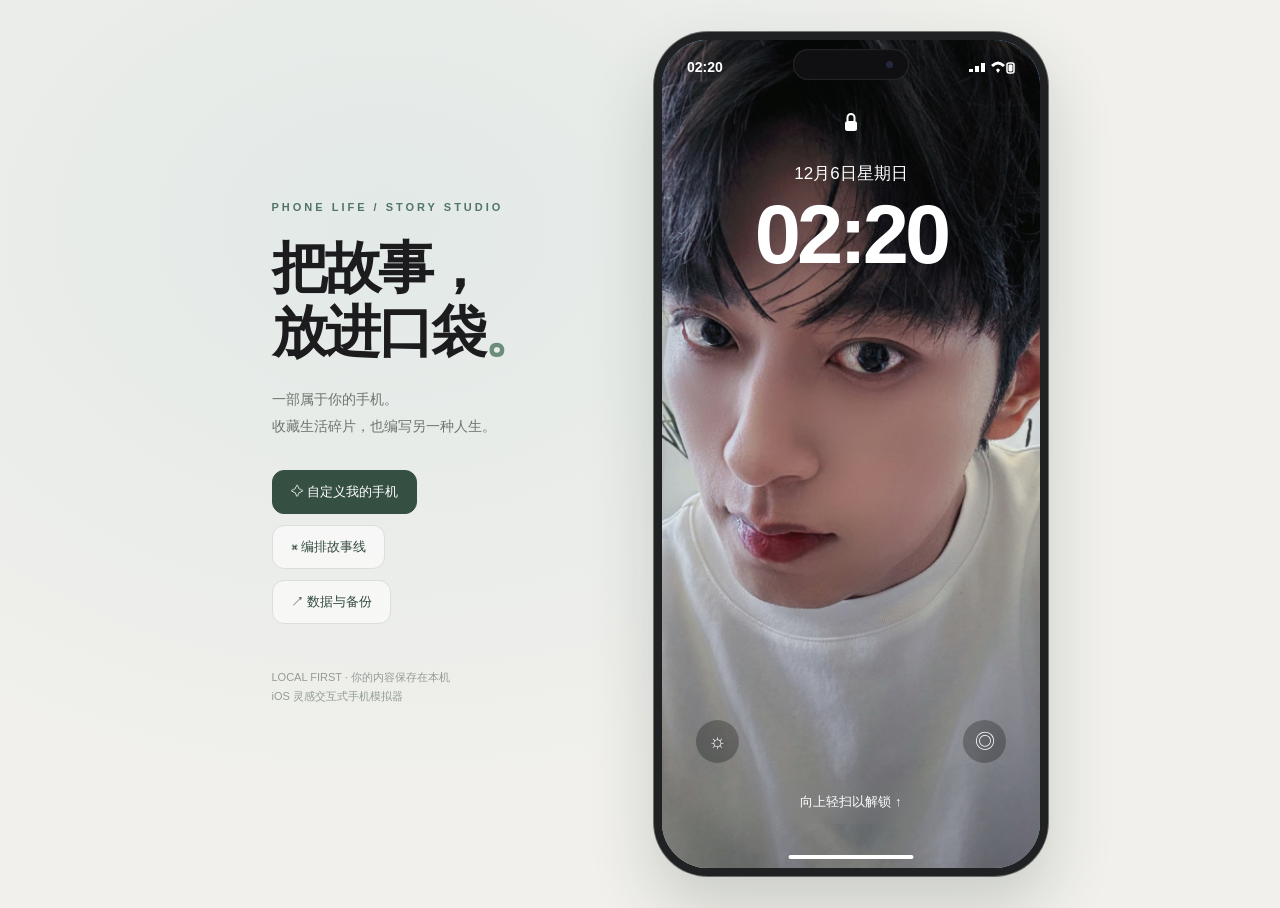
==== commit 6bea8fbc: "Open editor and player on lock screen and document new Cloudflare domain" ====
--- a/Phone-Life-Linlin-preview.html
+++ b/Phone-Life-Linlin-preview.html
@@ -14,6 +14,8 @@
 .shell.incoming-call-active .status{color:white;background:#152724}.incoming-call-screen{position:absolute;inset:54px 0 0;z-index:74;background:radial-gradient(ellipse at 75% 20%,#31544a,transparent 70%),linear-gradient(#142723,#0c1513);color:white;display:flex;flex-direction:column;padding:46px 30px 28px;text-align:center}.incoming-call-person>.avatar{width:96px;height:96px;font-size:37px;border-radius:21px;margin:0 auto 26px;box-shadow:0 10px 35px #0003}.incoming-call-person h1{font-size:31px;font-weight:500;margin:0 0 13px;overflow-wrap:anywhere}.incoming-call-person p{font-size:16px;color:#ffffffad;margin:0 0 13px;min-height:24px}.incoming-call-service{font-size:12px;letter-spacing:1px;color:#ffffff65}.incoming-call-actions{margin-top:auto;display:flex;justify-content:space-between;gap:35px;padding:0 20px 23px}.incoming-call-actions.connected{justify-content:center}.incoming-call-actions>div{display:flex;align-items:center;flex-direction:column;gap:13px;font-size:13px;color:#ffffffc2}.incoming-call-button{width:72px;height:72px;border-radius:50%;display:grid;place-items:center;color:white;box-shadow:0 5px 20px #0002}.incoming-call-button svg{width:34px;height:34px}.incoming-call-button.decline{background:#fb453e}.incoming-call-button.decline svg{transform:rotate(135deg)}.incoming-call-button.answer{background:#25c55e}.incoming-call-footnote{font-size:10px;color:#ffffff42;margin:22px 0 8px}@media(max-height:700px){.incoming-call-screen{padding-top:25px}.incoming-call-person>.avatar{width:76px;height:76px;margin-bottom:18px}.incoming-call-actions{padding-bottom:8px}}
 .private-scenario-panel{position:absolute;inset:0;z-index:94;display:flex;flex-direction:column;align-items:center;justify-content:center;background:#eef2ec;color:#344e3d;text-align:center;padding:32px 25px}.private-scenario-panel>strong{font-size:22px;font-weight:650;letter-spacing:-.5px}.private-scenario-panel>p{font-size:13px;line-height:1.9;color:#6f8174;margin:17px 0 0;overflow-wrap:anywhere}.private-scenario-panel>button{background:#365b47;color:white;border-radius:12px;padding:14px 23px;margin-top:27px;font-size:14px}.private-scenario-panel .private-scenario-error{color:#ab4f4a;font-size:12px}
 .incoming-dialogue{margin:30px 0 20px;color:#eef4ef;text-align:center}.incoming-dialogue-line{font-size:14px;line-height:1.9;margin:0;min-height:28px;font-weight:400;white-space:pre-wrap}.incoming-dialogue-next{display:inline-block;margin-top:13px;background:#ffffff10;color:#d0e3d7;border:1px solid #ffffff24;border-radius:20px;padding:8px 15px;font-size:11px}.incoming-dialogue-next:disabled{opacity:.45}.incoming-call-actions.connected{padding-bottom:5px}.call-history-card{padding:5px 15px}.call-history-row{min-height:61px}.call-history-direction{font-size:20px;color:#8c9c94;flex:none}.call-history-label{font-size:12px;color:#999;font-weight:400}.call-history-row.missed strong,.call-history-row.missed .call-history-direction,.call-history-row.missed .call-history-label{color:#ed514b}
+
+.camera-selfie{padding:12px 0 4px;border-radius:18px;overflow:hidden}.camera-topbar{display:flex;justify-content:space-between;padding:0 22px 14px;font-size:21px}.camera-selfie .camera-viewfinder{border-radius:0;aspect-ratio:3/4}.camera-viewfinder>video{position:absolute;inset:0;width:100%;height:100%;object-fit:cover}.camera-selfie .camera-modes{margin:20px 0 0}.camera-selfie .camera-bottom{margin:18px 0}.camera-selfie-zoom{position:absolute;bottom:15px;left:50%;transform:translateX(-50%);border-radius:50%;padding:9px;background:#0006;color:#ffe376;font-size:12px}.camera-flip{border:0;background:#303030;color:white;border-radius:50%;width:40px;height:40px;font-size:27px}.camera-play{z-index:2;position:relative;background:#0009;color:white;border:1px solid #fff8;border-radius:20px;padding:12px 20px}
 </style><script>window.phoneStorageBooting=true;</script></head><body><div class="shell" id="shell"><div class="wall" id="wall"></div><div class="status"><span id="statusTime">9:41</span><span><svg width="47" height="16" viewBox="0 0 47 16" fill="currentColor"><path d="M1 12h4V9H1zm6 0h4V6H7zm6 0h4V3h-4zM23 5q7-7 14 0l-2 2q-5-5-10 0zm5 5q2-3 4 0l-2 3z"/><rect x="39" y="3" width="7" height="10" rx="2" fill="none" stroke="currentColor" stroke-width="1.5"/><rect x="40.5" y="4.5" width="4" height="7" rx="1"/></svg></span></div><div class="island"></div><div class="view"><div class="home" id="home"><div class="welcome" id="welcome">属于你的手机生活</div><div class="home-title">Phone Life <span style="font-size:19px">✦</span></div><div class="widgets"><button class="widget" onclick="openApp('profile')"><small>PERSONA · 角色</small><div><b id="widgetName">Jai</b><div class="secondary" id="widgetBio">今天也要好好生活</div></div><small>点按编辑角色 ↗</small></button><button class="widget" onclick="openApp('music')"><small>正在播放 ♫</small><div style="font-size:37px">🎧</div><div class="secondary" id="widgetTrack">你的私人歌单</div></button></div><div class="app-grid" id="apps"></div></div><div class="dock" id="dock"></div></div><section class="app-screen" id="appScreen"><header class="nav"><button class="back" onclick="goBack()">‹ 返回</button><strong id="appHeading">应用</strong><button class="action" id="navAction"></button></header><div class="content" id="appContent"></div><div class="chat-view" id="chatView"><div class="chat-head"><button class="back" style="background:none;color:#1685f8;font-size:28px" onclick="closeChat()">‹</button><div class="avatar" id="chatAvatar" style="width:37px;height:37px"></div><div class="name" id="chatName"></div><button class="back" style="background:none;color:#1685f8" onclick="editActiveContact()">编辑</button></div><div class="chat-messages" id="chatMessages"></div><form class="chat-compose" id="chatForm"><input id="chatInput" autocomplete="off" placeholder="发送微信消息" maxlength="1500"><button aria-label="发送">↑</button></form></div><div class="photo-view" id="photoView"><img id="photoFull" alt="照片预览"><div class="row"><button onclick="closePhoto()">关闭</button><button style="background:#fbdbe1;color:#b52c50" onclick="deletePhoto()">删除照片</button></div></div></section><div class="lock" id="lock"><div class="date" id="lockDate"></div><div class="clock" id="lockTime"></div><button class="unlock" onclick="toggleLock(false)">向上轻扫以解锁 ↑</button></div><div class="toast" id="toast"></div><div class="indicator" onclick="homeScreen()" title="返回主屏幕"></div></div><div class="desktop-tip">Phone Life · iOS 18 风格 · 所有数据默认仅保存在本机浏览器</div><input type="file" id="fileInput" accept="image/*" multiple hidden><input type="file" id="backupInput" accept="application/json,.json" hidden><script>
 'use strict';let KEY='phone-life-ios18-v1';let defaults=()=>({profile:{name:'Jai',nickname:'Jai',bio:'今天也要好好生活 ✨',relation:'我的故事，从这里开始。',avatar:'',wallpaper:''},contacts:[{id:'c1',name:'小夏',nickname:'Xia',bio:'永远站在你这边。',relation:'好朋友',avatar:'',reply:'你说得对！|哈哈哈，听起来好有意思|我在呢，慢慢说～'},{id:'c2',name:'阿澈',nickname:'Chen',bio:'喜欢音乐和深夜散步。',relation:'朋友',avatar:'',reply:'刚刚看到消息～|好呀，下次一起！|今天过得怎么样？'}],chats:{c1:[{from:'them',text:'早安！今天有什么安排？',at:Date.now()-3600000}],c2:[{from:'them',text:'分享一首最近很喜欢的歌给你 🎵',at:Date.now()-7200000}]},photos:[],tracks:[{id:'t1',title:'Midnight Memories',artist:'Phone Life',url:''},{id:'t2',title:'Lavender Sky',artist:'Your Playlist',url:''}],settings:{autoReply:true,accent:'#7359df',locked:false}});let state;try{state=JSON.parse(localStorage.getItem(KEY))||defaults()}catch{state=defaults()}function normalize(){let d=defaults();state.profile={...d.profile,...state.profile};state.contacts=Array.isArray(state.contacts)?state.contacts:d.contacts;state.chats=state.chats&&typeof state.chats==='object'?state.chats:{};state.photos=Array.isArray(state.photos)?state.photos:[];state.tracks=Array.isArray(state.tracks)?state.tracks:d.tracks;state.settings={...d.settings,...state.settings}}normalize();let currentApp='',activeChat='',activePhoto='',activeTrack=0,audio=new Audio(),toastTimer,replyTimers=[];function save(){if(window.phoneStorageBooting&&document.readyState==='loading')return true;if(window.phoneStorageWrite)return window.phoneStorageWrite(state);try{localStorage.setItem(KEY,JSON.stringify(state));return true}catch(e){toast(e.name==='QuotaExceededError'?'浏览器本地存储已满，请先导出备份；编辑内容仍保留在当前页面':e.name==='SecurityError'?'浏览器禁止了本地保存，请使用允许存储的普通窗口':'本地保存失败，请先导出备份');return false}}function el(id){return document.getElementById(id)}function esc(s){return String(s??'').replace(/[&<>"']/g,c=>({'&':'&amp;','<':'&lt;','>':'&gt;','"':'&quot;',"'":'&#39;'}[c]))}function toast(s){el('toast').textContent=s;el('toast').style.display='block';clearTimeout(toastTimer);toastTimer=setTimeout(()=>el('toast').style.display='none',2600)}function uid(){return 'id'+Date.now().toString(36)+Math.random().toString(36).slice(2,7)}function avatar(c){return c.avatar?`<span class="avatar" style="background-image:url('${esc(c.avatar)}')"></span>`:`<span class="avatar">${esc((c.name||'?').slice(0,1))}</span>`}function dateClock(){let d=new Date();el('statusTime').textContent=d.toLocaleTimeString('zh-CN',{hour:'2-digit',minute:'2-digit',hour12:false});el('lockTime').textContent=d.toLocaleTimeString('zh-CN',{hour:'2-digit',minute:'2-digit',hour12:false});el('lockDate').textContent=d.toLocaleDateString('zh-CN',{month:'long',day:'numeric',weekday:'long'})}dateClock();setInterval(dateClock,15000);const icons=[['messages','信息','💬','linear-gradient(140deg,#6ee86c,#22ad43)'],['contacts','通讯录','👤','linear-gradient(140deg,#a8a8b5,#727384)'],['photos','照片','🌸','linear-gradient(140deg,#fff,#eae4f4)'],['music','音乐','♫','linear-gradient(140deg,#fa759d,#e82d6c)'],['profile','角色','✨','linear-gradient(140deg,#c7a5fc,#7754c7)'],['notes','备忘录','📝','linear-gradient(140deg,#fff,#f3e9bc)'],['settings','设置','⚙','linear-gradient(140deg,#b1b3c1,#777d92)'],['about','关于','♥','linear-gradient(140deg,#f7abc6,#b99ae7)']];function renderHome(){el('widgetName').textContent=state.profile.nickname||state.profile.name;el('widgetBio').textContent=state.profile.bio;el('welcome').textContent='你好，'+state.profile.name+' · 欢迎回家';el('widgetTrack').textContent=state.tracks[activeTrack]?.title||'你的私人歌单';el('apps').innerHTML=icons.map(([id,n,g,b])=>`<button class="app" onclick="openApp('${id}')"><span class="app-icon" style="background:${b};color:${['photos','notes'].includes(id)?'#635b73':'white'}">${g}</span>${n}</button>`).join('');el('dock').innerHTML=['messages','contacts','photos','music'].map(id=>{let [_,n,g,b]=icons.find(x=>x[0]===id);return `<button class="app" aria-label="${n}" onclick="openApp('${id}')"><span class="app-icon" style="background:${b};color:${id==='photos'?'#635b73':'white'}">${g}</span></button>`}).join('');el('wall').style.backgroundImage=state.profile.wallpaper?`url('${state.profile.wallpaper}')`:'';document.documentElement.style.setProperty('--accent',state.settings.accent)}function openApp(id){currentApp=id;el('appScreen').classList.add('active');el('chatView').classList.remove('active');el('photoView').classList.remove('active');renderApp()}function homeScreen(){closeChat();closePhoto();currentApp='';el('appScreen').classList.remove('active');renderHome()}function goBack(){if(el('chatView').classList.contains('active'))return closeChat();if(el('photoView').classList.contains('active'))return closePhoto();homeScreen()}function nav(title,action='',fn=''){el('appHeading').textContent=title;let b=el('navAction');b.textContent=action;b.onclick=fn?window[fn]:null;b.style.visibility=action?'visible':'hidden'}function renderApp(){let m={messages:renderMessages,contacts:renderContacts,photos:renderPhotos,music:renderMusic,profile:renderProfile,notes:renderNotes,settings:renderSettings,about:renderAbout};(m[currentApp]||renderAbout)()}function renderMessages(){nav('信息','新信息','newChat');let ids=Object.keys(state.chats).filter(id=>state.contacts.some(c=>c.id===id));ids.sort((a,b)=>(state.chats[b]?.at(-1)?.at||0)-(state.chats[a]?.at(-1)?.at||0));el('appContent').innerHTML=`<h1 class="bigtitle">信息</h1><input class="search" id="messageSearch" placeholder="⌕ 搜索信息或联系人" oninput="filterMessages()"><div class="card chat-list" id="messageRows">${messageRows(ids)}</div>`}function messageRows(ids){return ids.length?ids.map(id=>{let c=state.contacts.find(x=>x.id===id),last=state.chats[id]?.at(-1);return `<button class="item" onclick="openChat('${id}')">${avatar(c)}<span class="grow"><strong>${esc(c.name)}</strong><p>${esc(last?.text||'开始聊天吧')}</p></span><span class="chev">›</span></button>`}).join(''):'<div class="empty"><span class="emoji">💬</span>还没有聊天，点击右上角新信息</div>'}function filterMessages(){let q=el('messageSearch').value.toLowerCase(),ids=Object.keys(state.chats).filter(id=>{let c=state.contacts.find(x=>x.id===id);return c&&(c.name.toLowerCase().includes(q)||state.chats[id].some(m=>m.text.toLowerCase().includes(q)))});el('messageRows').innerHTML=messageRows(ids)}function newChat(){nav('选择联系人');el('appContent').innerHTML=`<h1 class="bigtitle">新信息</h1><div class="card">${state.contacts.map(c=>`<button class="item" onclick="openChat('${c.id}')">${avatar(c)}<span class="grow"><strong>${esc(c.name)}</strong></span><span class="chev">›</span></button>`).join('')||'请先添加联系人'}</div>`}function openChat(id){let c=state.contacts.find(x=>x.id===id);if(!c)return;activeChat=id;state.chats[id]??=[];el('chatName').textContent=c.name;el('chatAvatar').outerHTML=`<div class="avatar" id="chatAvatar" style="width:37px;height:37px;${c.avatar?`background-image:url('${esc(c.avatar)}')`:''}">${c.avatar?'':esc(c.name.slice(0,1))}</div>`;el('chatView').classList.add('active');renderChat()}function renderChat(){el('chatMessages').innerHTML=(state.chats[activeChat]||[]).map(m=>`<div class="bubble ${m.from==='me'?'mine':'theirs'}">${esc(m.text)}</div>`).join('')||'<div class="empty">发送第一条消息吧 ✨</div>';el('chatMessages').scrollTop=el('chatMessages').scrollHeight}function closeChat(){el('chatView').classList.remove('active');activeChat='';if(currentApp==='messages')renderMessages()}el('chatForm').addEventListener('submit',e=>{e.preventDefault();let input=el('chatInput'),txt=input.value.trim(),id=activeChat;if(!txt||!id)return;state.chats[id].push({from:'me',text:txt,at:Date.now()});input.value='';save();renderChat();if(state.settings.autoReply){let timer=setTimeout(()=>{let c=state.contacts.find(x=>x.id===id);if(!c)return;let choices=(c.reply||'收到啦！|我在听～').split('|').map(s=>s.trim()).filter(Boolean);state.chats[id]??=[];state.chats[id].push({from:'them',text:choices[Math.floor(Math.random()*choices.length)],at:Date.now()});save();if(activeChat===id)renderChat()},900+Math.random()*800);replyTimers.push(timer)}});function editActiveContact(){if(!activeChat)return;editContact(activeChat)}function renderContacts(){nav('通讯录','＋ 添加','addContact');el('appContent').innerHTML=`<h1 class="bigtitle">通讯录</h1><input class="search" id="contactSearch" placeholder="⌕ 搜索联系人" oninput="filterContacts()"><div class="card" id="contactRows">${contactRows(state.contacts)}</div>`}function contactRows(cs){return cs.length?cs.map(c=>`<button class="item" onclick="editContact('${c.id}')">${avatar(c)}<span class="grow"><strong>${esc(c.name)}</strong><p>${esc(c.relation||c.nickname||'联系人')}</p></span><span class="chev">›</span></button>`).join(''):'<div class="empty">暂无联系人，添加一个吧</div>'}function filterContacts(){let q=el('contactSearch').value.toLowerCase();el('contactRows').innerHTML=contactRows(state.contacts.filter(c=>[c.name,c.nickname,c.relation].join(' ').toLowerCase().includes(q)))}function addContact(){editContact('')}function editContact(id){let c=state.contacts.find(x=>x.id===id)||{id:'',name:'',nickname:'',bio:'',relation:'',avatar:'',reply:'收到啦！|我在呢～|好呀！'};nav(id?'编辑联系人':'新联系人');el('chatView').classList.remove('active');el('appContent').innerHTML=`<h1 class="bigtitle">${id?'编辑联系人':'新联系人'}</h1><form id="contactForm" class="card"><label class="field">姓名<input name="name" required maxlength="40" value="${esc(c.name)}"></label><label class="field">昵称<input name="nickname" maxlength="40" value="${esc(c.nickname)}"></label><label class="field">关系<input name="relation" maxlength="80" value="${esc(c.relation)}"></label><label class="field">人物简介<textarea name="bio">${esc(c.bio)}</textarea></label><label class="field">头像（可选）<input name="avatar" type="file" accept="image/*"></label><label class="field">自动回复候选句（用 | 分隔）<textarea name="reply">${esc(c.reply)}</textarea></label><div class="row"><button class="primary" type="submit">保存联系人</button>${id?`<button class="secondary-btn" type="button" onclick="openChat('${id}')">进入聊天</button><button class="danger" type="button" onclick="deleteContact('${id}')">删除</button>`:''}</div></form>`;el('contactForm').onsubmit=async e=>{e.preventDefault();let f=e.currentTarget,v=new FormData(f),name=String(v.get('name')||'').trim();if(!name)return toast('请填写姓名');let img=f.elements.avatar.files[0],a=img?await imageData(img):c.avatar;if(img&&!a)return;let obj={id:id||uid(),name,nickname:String(v.get('nickname')||''),relation:String(v.get('relation')||''),bio:String(v.get('bio')||''),avatar:a,reply:String(v.get('reply')||'')};if(id)Object.assign(state.contacts.find(x=>x.id===id),obj);else state.contacts.push(obj);save();renderContacts();toast('联系人已保存')}}function deleteContact(id){if(!confirm('确定删除这个联系人和全部聊天记录？'))return;state.contacts=state.contacts.filter(c=>c.id!==id);delete state.chats[id];save();renderContacts();toast('已删除')}
 function renderProfile(){nav('角色编辑');let p=state.profile;el('appContent').innerHTML=`<h1 class="bigtitle">我的角色</h1><div class="card" style="text-align:center">${avatar(p)}<h2>${esc(p.name)}</h2><div class="muted">你的世界，由你定义</div></div><form class="card" id="profileForm"><label class="field">角色姓名<input name="name" required maxlength="40" value="${esc(p.name)}"></label><label class="field">昵称<input name="nickname" maxlength="40" value="${esc(p.nickname)}"></label><label class="field">个人签名<input name="bio" maxlength="160" value="${esc(p.bio)}"></label><label class="field">人物背景 / 关系设定<textarea name="relation">${esc(p.relation)}</textarea></label><label class="field">上传角色头像<input type="file" name="avatar" accept="image/*"></label><label class="field">上传桌面壁纸<input type="file" name="wallpaper" accept="image/*"></label><div class="row"><button class="primary">保存角色</button><button type="button" class="secondary-btn" onclick="clearWallpaper()">移除壁纸</button></div></form>`;el('profileForm').onsubmit=async e=>{e.preventDefault();let f=e.currentTarget,v=new FormData(f);for(let k of ['name','nickname','bio','relation'])state.profile[k]=String(v.get(k)||'');for(let k of ['avatar','wallpaper'])if(f.elements[k].files[0]){let d=await imageData(f.elements[k].files[0],k==='wallpaper'?1100:500);if(d)state.profile[k]=d}save();renderHome();renderProfile();toast('角色已保存')}}function clearWallpaper(){state.profile.wallpaper='';save();renderHome();toast('已移除壁纸')}
@@ -135,10 +137,19 @@
 function previewIconZoom(id,value){const img=el('iconPreview-'+id)?.querySelector('img');if(img)img.style.transform=`scale(${Math.min(1.6,Math.max(1,Number(value)||1))})`}
 function saveIconZoom(id,value){const icon=state.appIcons[id];if(!icon)return;const previous=icon.zoom;icon.zoom=Math.min(1.6,Math.max(1,Number(value)||1));if(!save()){icon.zoom=previous;renderIconSettings();return}renderHome()}
 function resetAppIcon(id){const previous=state.appIcons[id];delete state.appIcons[id];if(!save()){state.appIcons[id]=previous;return}renderHome();renderIconSettings();toast('已还原默认图标')}
+const CAMERA_PREVIEW_URL='[data-uri]